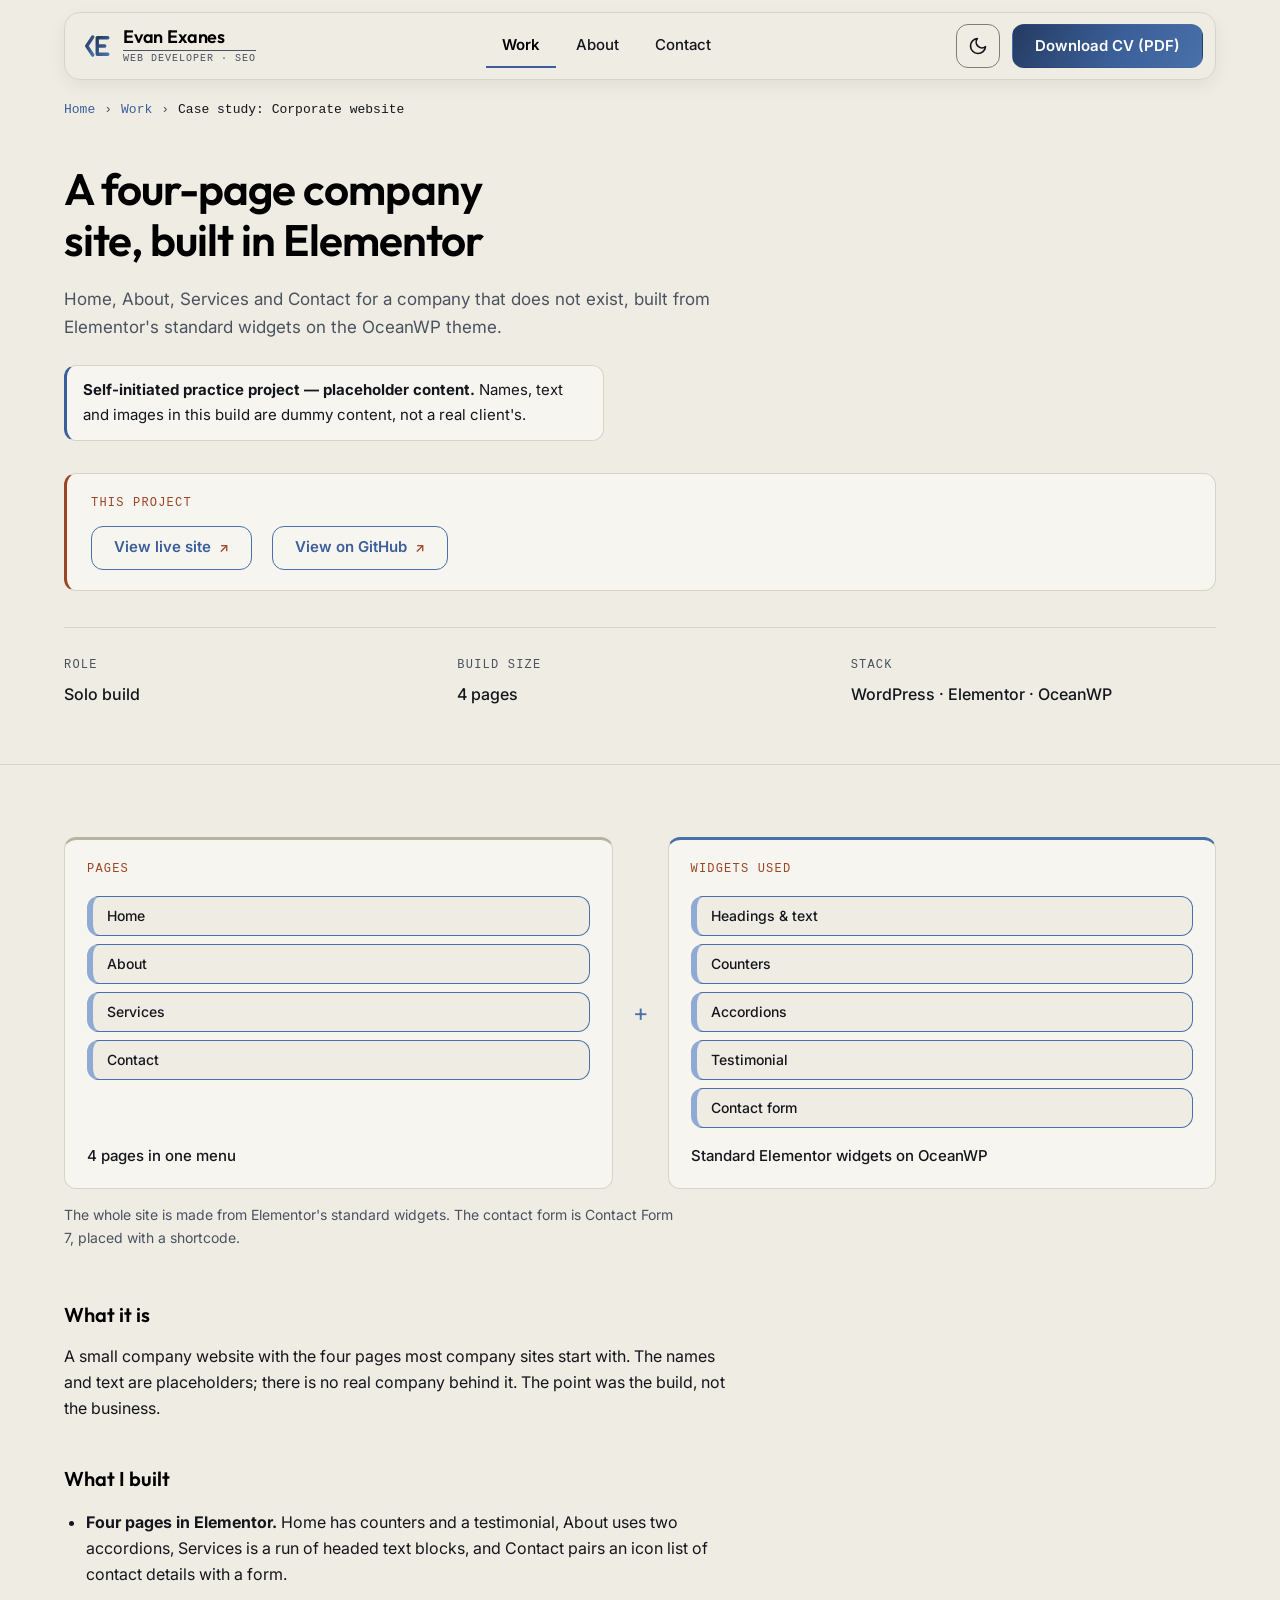
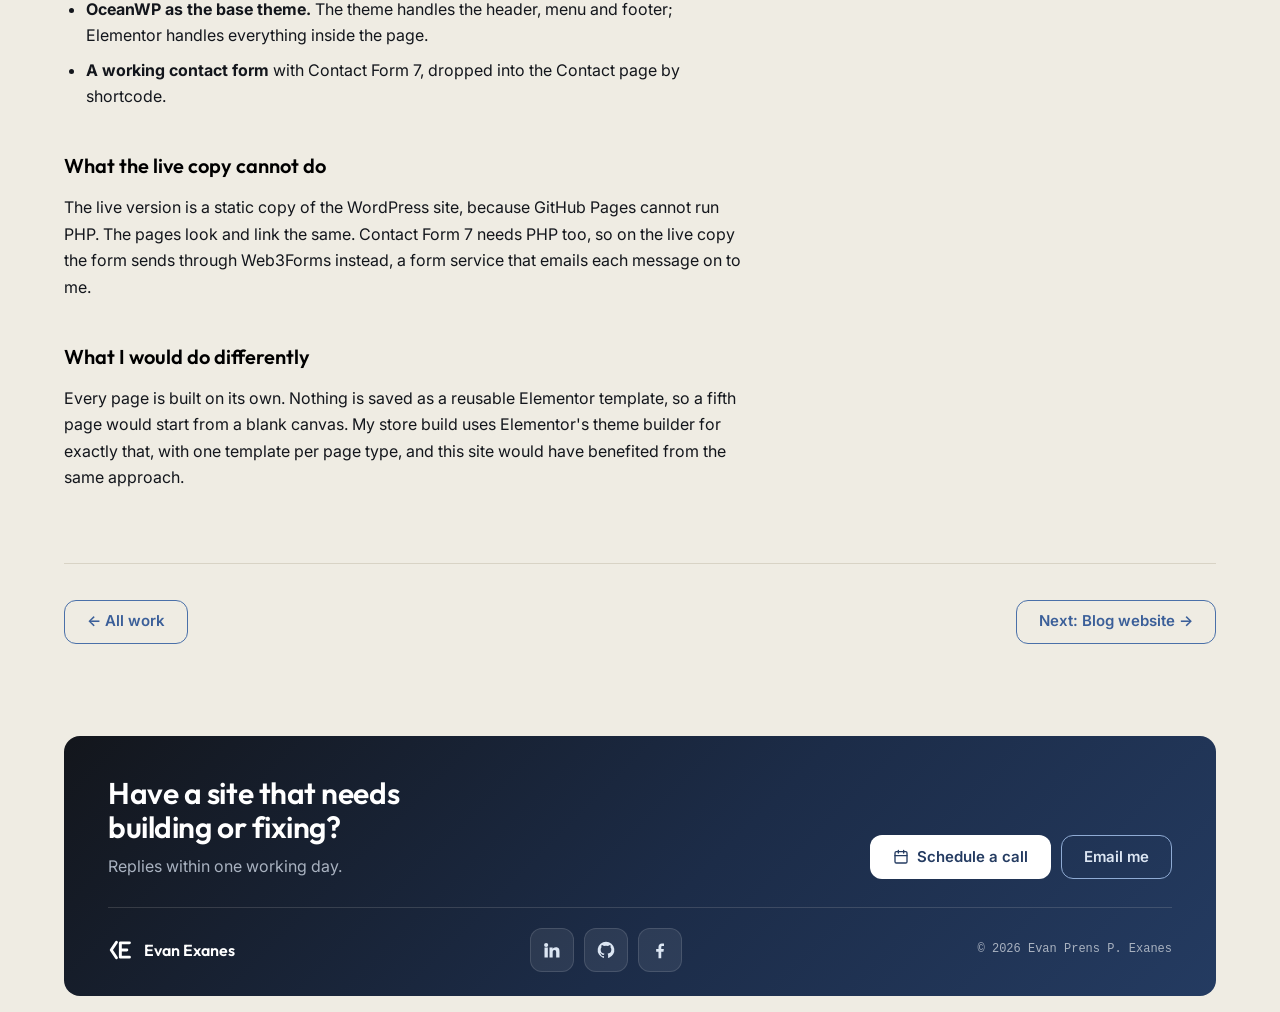
==== 02-case-study-corporate.html @ daa8ab56 "Brand & interaction pass: logo, floating header, hover states, contact info stack, CTA footer Adds t" ====
<!DOCTYPE html>
<html lang="en">
<head>
<meta charset="UTF-8">
<meta name="viewport" content="width=device-width, initial-scale=1.0">
<title>Case study: Corporate website — Evan Exanes</title>
<meta name="description" content="A four-page company website built with Elementor on the OceanWP theme: a self-initiated practice project with placeholder content.">
<link rel="canonical" href="https://evanexanes.github.io/02-case-study-corporate.html">
<meta property="og:type" content="website">
<meta property="og:site_name" content="Evan Exanes">
<meta property="og:title" content="Case study: Corporate website — Evan Exanes">
<meta property="og:description" content="A four-page company website built with Elementor on the OceanWP theme: a self-initiated practice project with placeholder content.">
<meta property="og:url" content="https://evanexanes.github.io/02-case-study-corporate.html">
<meta property="og:locale" content="en_PH">
<meta name="twitter:card" content="summary">
<link rel="preconnect" href="https://fonts.googleapis.com">
<link rel="preconnect" href="https://fonts.gstatic.com" crossorigin>
<link href="https://fonts.googleapis.com/css2?family=Outfit:wght@400;500;600;700&family=Inter:wght@400;500;600&display=swap" rel="stylesheet">
<link rel="stylesheet" href="styles.css">
<link rel="icon" href="assets/favicon.svg" type="image/svg+xml">
<!-- Theme before first paint, so a dark-theme visitor never sees a light flash.
     Order: stored choice, then ?theme=dark|light (used to capture frames),
     then the system preference. Storage can throw (private mode) — ignored. -->
<script>
(function () {
  var t = null;
  try { t = localStorage.getItem('theme'); } catch (e) {}
  var q = /[?&]theme=(dark|light)\b/.exec(location.search);
  if (q) { t = q[1]; }
  if (t !== 'dark' && t !== 'light') {
    t = window.matchMedia && matchMedia('(prefers-color-scheme: dark)').matches ? 'dark' : 'light';
  }
  document.documentElement.setAttribute('data-theme', t);
})();
</script>
</head>
<body>

<a class="skip-link" href="#main">Skip to main content</a>

<header class="site-header">
  <div class="container header-inner">
    <a class="wordmark" href="index.html" aria-label="Evan Exanes, Web developer · SEO — home">
      <svg class="logo-mark" viewBox="0 0 40 40" aria-hidden="true" focusable="false">
        <defs>
          <linearGradient id="logo-grad-light" x1="0" y1="0" x2="1" y2="1"><stop offset="0" stop-color="#243B61"/><stop offset="1" stop-color="#4A70A9"/></linearGradient>
          <linearGradient id="logo-grad-dark" x1="0" y1="0" x2="1" y2="1"><stop offset="0" stop-color="#8FABD4"/><stop offset="1" stop-color="#DCE6F3"/></linearGradient>
        </defs>
        <path d="M13 8 L5 20 L13 32"/><path d="M19 9h14M19 20h10M19 31h14M19 9v22"/>
      </svg>
      <span class="wordmark-text"><span class="wordmark-name">Evan Exanes</span><span class="wordmark-sub">Web developer · SEO</span></span>
    </a>
    <button class="nav-toggle" id="nav-toggle" aria-expanded="false" aria-controls="site-nav" aria-label="Open menu">
      <span class="bar"></span><span class="bar"></span><span class="bar"></span>
    </button>
    <nav class="site-nav" id="site-nav" aria-label="Main">
      <a href="index.html#work" aria-current="true">Work</a>
      <a href="06-about.html">About</a>
      <a href="07-contact.html">Contact</a>
    </nav>
    <div class="header-cta">
      <button class="theme-toggle" type="button" data-theme-toggle aria-pressed="false" aria-label="Dark theme">
        <svg class="icon-moon" viewBox="0 0 24 24" fill="none" stroke="currentColor" stroke-width="2" stroke-linecap="round" stroke-linejoin="round" aria-hidden="true" focusable="false"><path d="M21 12.8A9 9 0 1 1 11.2 3a7 7 0 0 0 9.8 9.8z"/></svg>
        <svg class="icon-sun" viewBox="0 0 24 24" fill="none" stroke="currentColor" stroke-width="2" stroke-linecap="round" stroke-linejoin="round" aria-hidden="true" focusable="false"><circle cx="12" cy="12" r="4"/><path d="M12 2v2M12 20v2M4.9 4.9l1.4 1.4M17.7 17.7l1.4 1.4M2 12h2M20 12h2M4.9 19.1l1.4-1.4M17.7 6.3l1.4-1.4"/></svg>
      </button>
      <a class="btn btn-primary" href="assets/Evan_Exanes_CV.pdf" download="Evan_Exanes_CV.pdf">Download CV (PDF)</a>
    </div>
  </div>
</header>

<main id="main">

  <!-- Depth 2, exactly as the chart specifies: Home › Work › this case study. -->
  <div class="container">
    <nav class="breadcrumb" aria-label="Breadcrumb">
      <a href="index.html">Home</a> <span aria-hidden="true">›</span>
      <a href="index.html#work">Work</a> <span aria-hidden="true">›</span>
      <span aria-current="page">Case study: Corporate website</span>
    </nav>
  </div>

  <section class="case-header">
    <div class="container">
      <h1 class="case-title">A four-page company site, built in Elementor</h1>
      <p class="case-lede">
        Home, About, Services and Contact for a company that does not exist, built from
        Elementor's standard widgets on the OceanWP theme.
      </p>

      <p class="case-note"><strong>Self-initiated practice project — placeholder content.</strong> Names, text and images in this build are dummy content, not a real client's.</p>

      <!-- Peer-test revision 2: the live site and the source code live HERE,
           inside the case study, not in a separate menu item. -->
      <div class="case-links">
        <p class="case-links-label">This project</p>
        <a class="btn btn-secondary ext" href="https://evanexanes.github.io/corporate-website/">View live site</a>
        <a class="btn btn-secondary ext" href="https://github.com/evanexanes/corporate-website">View on GitHub</a>
      </div>

      <dl class="case-facts">
        <div>
          <dt>Role</dt>
          <dd>Solo build</dd>
        </div>
        <div>
          <dt>Build size</dt>
          <dd>4 pages</dd>
        </div>
        <div>
          <dt>Stack</dt>
          <dd>WordPress · Elementor · OceanWP</dd>
        </div>
      </dl>
    </div>
  </section>

  <section class="section">
    <div class="container">
      <!-- Wednesday revision R2: the Work pages carried no visual of the work.
           This is a schematic before/after, drawn in HTML and CSS from the
           numbers already stated in the text below — not a screenshot, so no
           client site, brand or repository is shown (School isolation). -->
      <figure class="case-visual">
        <div class="cv-panels">
          <div class="cv-panel cv-before">
            <p class="cv-label">Pages</p>
            <ul class="cv-templates"><li>Home</li><li>About</li><li>Services</li><li>Contact</li></ul>
            <p class="cv-cap">4 pages in one menu</p>
          </div>
          <p class="cv-arrow" aria-hidden="true">+</p>
          <div class="cv-panel cv-after">
            <p class="cv-label">Widgets used</p>
            <ul class="cv-templates"><li>Headings &amp; text</li><li>Counters</li><li>Accordions</li><li>Testimonial</li><li>Contact form</li></ul>
            <p class="cv-cap">Standard Elementor widgets on OceanWP</p>
          </div>
        </div>
        <figcaption>The whole site is made from Elementor's standard widgets. The contact form is Contact Form 7, placed with a shortcode.</figcaption>
      </figure>

      <div class="prose">
        <h2>What it is</h2>
        <p>
          A small company website with the four pages most company sites start with. The
          names and text are placeholders; there is no real company behind it. The point was
          the build, not the business.
        </p>

        <h2>What I built</h2>
        <ul>
          <li>
            <strong>Four pages in Elementor.</strong> Home has counters and a testimonial,
            About uses two accordions, Services is a run of headed text blocks, and Contact
            pairs an icon list of contact details with a form.
          </li>
          <li>
            <strong>OceanWP as the base theme.</strong> The theme handles the header, menu
            and footer; Elementor handles everything inside the page.
          </li>
          <li>
            <strong>A working contact form</strong> with Contact Form 7, dropped into the
            Contact page by shortcode.
          </li>
        </ul>

        <h2>What the live copy cannot do</h2>
        <p>
          The live version is a static copy of the WordPress site, because GitHub Pages
          cannot run PHP. The pages look and link the same. Contact Form 7 needs PHP too,
          so on the live copy the form sends through Web3Forms instead, a form service that
          emails each message on to me.
        </p>

        <h2>What I would do differently</h2>
        <p>
          Every page is built on its own. Nothing is saved as a reusable Elementor template,
          so a fifth page would start from a blank canvas. My store build uses Elementor's
          theme builder for exactly that, with one template per page type, and this site
          would have benefited from the same approach.
        </p>
      </div>
    </div>
  </section>

  <div class="container">
    <nav class="case-nav" aria-label="Case study navigation">
      <a class="btn btn-secondary" href="index.html#work">← All work</a>
      <a class="btn btn-secondary" href="03-case-study-blog.html">Next: Blog website →</a>
    </nav>
  </div>

</main>

<footer class="site-footer">
  <div class="container">
    <div class="footer-card">
      <div class="footer-band">
        <div>
          <p class="footer-title">Have a site that needs building or fixing?</p>
          <p class="footer-sub">Replies within one working day.</p>
        </div>
        <div class="footer-actions">
          <a class="btn btn-light" href="https://cal.com/evan-exanes/30min" target="_blank" rel="noopener noreferrer" data-cal-link="evan-exanes/30min" data-cal-namespace="30min" data-cal-config='{"layout":"month_view"}'><svg viewBox="0 0 24 24" fill="none" stroke="currentColor" stroke-width="2" stroke-linecap="round" stroke-linejoin="round" aria-hidden="true" focusable="false"><rect x="3" y="4" width="18" height="17" rx="2"/><path d="M16 2v4M8 2v4M3 10h18"/></svg>Schedule a call<span class="visually-hidden"> (opens a booking calendar in a pop-up or a new tab)</span></a>
          <a class="btn btn-outline-light" href="mailto:exanesevan@gmail.com">Email me</a>
        </div>
      </div>
      <div class="footer-base">
        <a class="footer-brand" href="index.html" aria-label="Evan Exanes — home">
          <svg class="logo-mark" viewBox="0 0 40 40" aria-hidden="true" focusable="false"><path d="M13 8 L5 20 L13 32"/><path d="M19 9h14M19 20h10M19 31h14M19 9v22"/></svg>
          <span>Evan Exanes</span>
        </a>
        <ul class="social-list" aria-label="Social profiles">
          <li><a class="social-link" href="https://www.linkedin.com/in/evan-prens-exanes-409434378/" target="_blank" rel="noopener noreferrer" aria-label="LinkedIn (opens in a new tab)" title="LinkedIn"><svg viewBox="0 0 24 24" aria-hidden="true" focusable="false"><path fill="currentColor" d="M4.98 3.5a2.5 2.5 0 1 1 0 5 2.5 2.5 0 0 1 0-5zM3 9h4v12H3zM9 9h3.8v1.7h.05c.53-1 1.83-2.05 3.77-2.05C20.6 8.65 21 11.2 21 14.5V21h-4v-5.8c0-1.4 0-3.2-1.95-3.2S12.8 13.5 12.8 15.1V21H9z"/></svg></a></li>
          <li><a class="social-link" href="https://github.com/evanexanes" target="_blank" rel="noopener noreferrer" aria-label="GitHub (opens in a new tab)" title="GitHub"><svg viewBox="0 0 24 24" aria-hidden="true" focusable="false"><path fill="currentColor" d="M12 2a10 10 0 0 0-3.16 19.49c.5.09.68-.22.68-.48v-1.7c-2.78.6-3.37-1.34-3.37-1.34-.45-1.16-1.1-1.47-1.1-1.47-.9-.62.07-.6.07-.6 1 .07 1.53 1.03 1.53 1.03.89 1.53 2.34 1.09 2.91.83.09-.65.35-1.09.63-1.34-2.22-.25-4.56-1.11-4.56-4.94 0-1.09.39-1.98 1.03-2.68-.1-.25-.45-1.27.1-2.64 0 0 .84-.27 2.75 1.02a9.5 9.5 0 0 1 5 0c1.91-1.29 2.75-1.02 2.75-1.02.55 1.37.2 2.39.1 2.64.64.7 1.03 1.59 1.03 2.68 0 3.84-2.34 4.69-4.57 4.93.36.31.68.92.68 1.85v2.74c0 .27.18.58.69.48A10 10 0 0 0 12 2z"/></svg></a></li>
          <li><a class="social-link" href="https://www.facebook.com/eekswiii" target="_blank" rel="noopener noreferrer" aria-label="Facebook (opens in a new tab)" title="Facebook"><svg viewBox="0 0 24 24" aria-hidden="true" focusable="false"><path fill="currentColor" d="M13.5 22v-8h2.7l.4-3.2h-3.1V8.8c0-.9.3-1.5 1.6-1.5h1.7V4.4c-.3 0-1.3-.1-2.5-.1-2.5 0-4.1 1.5-4.1 4.2v2.3H7.4V14h2.8v8z"/></svg></a></li>
        </ul>
        <p class="footer-note">© 2026 Evan Prens P. Exanes</p>
      </div>
    </div>
  </div>
</footer>

<script src="script.js"></script>
</body>
</html>
---- styles.css ----
/* ==========================================================================
   evanexanes.com — Final Prototype (2026-09-28)
   USERDES (IT-252) · Front-end built from IA chart v2 (peer-tested 2026-09-14)

   Palette tokens are the WCAG-AA verified set from the USERDES Mastery
   Reference. Contrast ratios below are against Bone (#EFECE3).
   The dark theme (2026-09-28) remaps the SAME tokens under
   :root[data-theme="dark"] — the brand denim #4A70A9 is unchanged in both.
   ========================================================================== */

:root {
  /* --- Surfaces --- */
  --bone:        #EFECE3;   /* page canvas                                   */
  --card:        #F7F5F0;   /* raised surface                                */
  --rule:        #D8D3C5;   /* decorative hairlines between sections.        */
                            /* Exempt from WCAG 1.4.11 — they carry no        */
                            /* information and identify no control.           */
  --rule-strong: #B9B2A0;   /* emphasised decorative borders                 */
  --border-ui:   #827D70;   /* BOUNDARIES OF CONTROLS — inputs, secondary    */
                            /* buttons, the menu toggle. WCAG 1.4.11 requires */
                            /* 3:1 here: 3.47:1 on bone, 3.77:1 on card.     */

  /* --- Ink --- */
  --black:       #000000;   /* display headings, wordmark   17.78:1  AAA     */
  --ink:         #13161C;   /* body text                    15.34:1  AAA     */
  --slate:       #4A5260;   /* captions, metadata            6.67:1  AAA     */

  /* --- Accents --- */
  --denim-brand: #4A70A9;   /* THE BRAND DENIM. 4.25:1 on bone — legal for  */
                            /* large/display type, fills, borders and focus  */
                            /* rings (all need 3:1). NEVER body text.        */
  --denim:       #3B5F99;   /* the same denim darkened one step, so it can   */
                            /* carry text. Links, small copy.  5.42:1  AA    */
  --denim-dark:  #2F4C7C;   /* link hover                                    */
  --clay:        #9C4526;   /* trust signals, evidence       5.40:1  AA      */

  /* The five-colour Brand Identity System declared by every shipped USERDES
     artifact is #EFECE3 / #8FABD4 / #4A70A9 / #000000 / #FFFFFF. All five are
     live here: bone is the canvas, black the display ink, soft-blue the chip
     fill, denim-brand the structural blue, white the print ground.
     --emerald and --crimson are the affirmative and negative halves of the
     status pair, both in use on the contact form. */
  --emerald:     #2F6B4F;   /* affirmative states            5.33:1  AA      */
  --crimson:     #A32E2E;   /* negative states, invalid input 5.95:1 AA      */
  --soft-blue:   #8FABD4;   /* FILLS ONLY — 1.99:1, never text               */
  --paper:       #FFFFFF;   /* print surface — the brand white               */

  /* --- Theme-dependent surfaces (added with the dark theme) ---
     These were raw values or borrowed tokens before; they need their own
     names because they do NOT simply invert. The code window stays dark in
     both themes. */
  --header-bg:    rgba(239, 236, 227, 0.92);
  --code-bg:      #13161C;
  --code-fg:      #EFECE3;  /* 15.34:1 on code-bg                          */
  --code-key:     #8FABD4;  /*  7.72:1                                     */
  --code-comment: #B9B2A0;  /*  8.57:1                                     */
  --code-chrome:  #4A5260;  /* window-bar dots and divider (decorative)   */

  /* --- Type --- */
  --font-display: 'Outfit', ui-sans-serif, system-ui, -apple-system, 'Segoe UI', sans-serif;
  --font-body:    'Inter', ui-sans-serif, system-ui, -apple-system, 'Segoe UI', sans-serif;
  --font-mono:    ui-monospace, 'SF Mono', 'Cascadia Mono', 'Roboto Mono', Menlo, monospace;

  /* --- Rhythm --- */
  --gutter: 24px;
  --maxw: 1200px;
  --tap: 44px;              /* WCAG 2.1 minimum touch target                 */
  --radius: 12px;           /* buttons, inputs, icon buttons (was 2px)      */
  --radius-sm: 8px;         /* tags, chips, tooltips                        */
  --radius-lg: 16px;        /* cards, header, map, footer card              */

  --t-fast: 0.15s ease;

  /* --- Brand & interaction pass (2026-09-29) ---
     Denim depth: navy -> brand denim. White text passes AA on every stop
     (#243B61 11.21, #3B5F99 6.40, #4A70A9 5.02). Elements using a gradient also
     set background-color to the LIGHTEST stop, which is what capture.py audits. */
  --grad-brand:  linear-gradient(120deg, #243B61 0%, #3B5F99 55%, #4A70A9 100%);
  --grad-footer: linear-gradient(135deg, #13161C 0%, #1C2C48 55%, #243B61 100%);
  --shadow-float: 0 6px 18px rgba(19, 22, 28, 0.06);
  --shadow-lift:  0 10px 24px rgba(19, 22, 28, 0.12);
  /* Motion: exit ~65% of enter, so hovering off feels responsive. */
  --ease-out: cubic-bezier(0.2, 0.7, 0.2, 1);
  --t-enter: 200ms var(--ease-out);
  --t-exit:  130ms ease;
}

/* ------------------------------------------------------------- dark theme */
/* Same token names, new values. Ratios are against the dark canvas #12151B;
   every text pair also clears its bar on the dark card #1A1F28.
   The attribute is set before first paint by the inline script in <head>
   (stored choice → ?theme= → system preference), so there is no flash.
   Screen only: print always uses the light tokens. */
@media screen {
  :root[data-theme="dark"] {
    color-scheme: dark;       /* native scrollbars and form controls follow */

    --bone:        #12151B;   /* page canvas                                */
    --card:        #1A1F28;   /* raised surface                             */
    --rule:        #2A303B;   /* decorative hairlines (exempt, 1.4.11)      */
    --rule-strong: #3D4555;   /* emphasised decorative borders              */
    --border-ui:   #7A8496;   /* control boundaries      4.85:1 (card 4.38) */

    --black:       #FFFFFF;   /* display headings        18.28:1  AAA       */
    --ink:         #EFECE3;   /* body text — the brand bone  15.47:1  AAA   */
    --slate:       #A9B2C0;   /* captions, metadata       8.54:1  AAA       */

    /* --denim-brand stays #4A70A9: 3.64:1 here, 3.29:1 on card — still
       legal for fills, borders and focus rings (3:1). Still never text. */
    --denim:       #8FABD4;   /* links — the brand soft-blue  7.79:1  AAA   */
    --denim-dark:  #B4C8E6;   /* link hover              10.75:1  AAA       */
    --clay:        #E0906B;   /* trust signals, evidence  7.29:1  AAA       */
    --emerald:     #5FBF92;   /* affirmative states       8.14:1  AAA       */
    --crimson:     #F08A8A;   /* negative states          7.58:1  AAA       */

    --header-bg:    rgba(18, 21, 27, 0.92);
    --shadow-float: 0 6px 18px rgba(0, 0, 0, 0.30);
    --shadow-lift:  0 10px 24px rgba(0, 0, 0, 0.35);
    --code-bg:      #0B0D11;
    --code-comment: #9AA3B2;  /* 7.64:1 on #0B0D11                          */
  }
}

*, *::before, *::after { box-sizing: border-box; margin: 0; padding: 0; }

/* scroll-padding-top: in-page anchors (#work, #faq) land below the floating
   header instead of under it (12 px float + 68 px bar + 20 px air). */
html { font-size: 16px; scroll-behavior: smooth; scroll-padding-top: 100px; }

body {
  background: var(--bone);
  color: var(--ink);
  font-family: var(--font-body);
  font-size: 1rem;
  line-height: 1.65;
  -webkit-font-smoothing: antialiased;
  text-rendering: optimizeLegibility;
}

a { color: var(--denim); text-decoration: none; }
a:hover { color: var(--denim-dark); text-decoration: underline; text-underline-offset: 3px; }

/* Focus is never removed — only restyled. */
a:focus-visible,
button:focus-visible,
input:focus-visible,
textarea:focus-visible,
select:focus-visible,
summary:focus-visible {
  outline: 3px solid var(--denim-brand);
  outline-offset: 2px;
  border-radius: var(--radius-sm);
}

img { max-width: 100%; display: block; }

/* --------------------------------------------------------------- utilities */
.container { width: 100%; max-width: var(--maxw); margin-inline: auto; padding-inline: var(--gutter); }

.skip-link {
  position: absolute; left: -9999px; top: 0; z-index: 999;
  background: var(--black); color: var(--bone);
  padding: 14px 20px; font-weight: 600;
}
.skip-link:focus { left: 0; text-decoration: none; }

/* Off-screen text for assistive tech only. Used to announce that a link opens
   in a new tab (WCAG 3.2.5) — the ' \2197' marker in .ext is visual only. */
.visually-hidden {
  position: absolute; width: 1px; height: 1px;
  margin: -1px; padding: 0; border: 0;
  clip-path: inset(50%); overflow: hidden; white-space: nowrap;
}

/* Section eyebrow: numbered sections, e.g. "01 — Selected work" */
.eyebrow {
  font-family: var(--font-mono);
  font-size: 0.75rem; letter-spacing: 0.12em; text-transform: uppercase;
  color: var(--slate);
  display: flex; align-items: center; gap: 12px;
  margin-bottom: 18px;
}
.eyebrow::after { content: ''; flex: 1; height: 1px; background: var(--denim-brand); }

/* External-link marker. Paired with text, never colour alone (WCAG 1.4.1). */
.ext::after { content: ' ↗'; font-size: 0.85em; color: var(--clay); }

/* ------------------------------------------------------------------ header */
/* IA v2: "Every page: menu + Download CV (PDF)". Three menu items only —
   "Proof" was removed by the peer test, and the old Contact header link
   was dropped because Contact is already a menu item. */
/* Floating header (2026-09-29). The sticky element is a transparent strip whose
   12 px top padding is the "float"; the visible bar is .header-inner, inset from
   the container edges with a 16 px radius. Scrolled (JS adds .is-scrolled via an
   IntersectionObserver in script.js), the bar takes the denim gradient: a
   ::before layer fades in over a solid #4A70A9 (the lightest stop, which is what
   the contrast audit measures). */
.site-header {
  position: sticky; top: 0; z-index: 100;
  padding-top: 12px;
  pointer-events: none;       /* the transparent strip and the sides must not swallow clicks... */
}
.header-inner {
  position: relative; isolation: isolate;
  pointer-events: auto;       /* ...only the bar (and its open menu) takes them */
  display: flex; align-items: center; justify-content: space-between;
  gap: 24px; min-height: 68px;
  width: calc(100% - 2 * var(--gutter));
  max-width: calc(var(--maxw) - 2 * var(--gutter));
  padding-inline: 18px 12px;
  background-color: var(--header-bg);
  backdrop-filter: blur(10px);
  border: 1px solid var(--rule);
  border-radius: var(--radius-lg);
  box-shadow: var(--shadow-float);
  transition: background-color var(--t-enter), border-color var(--t-enter), box-shadow var(--t-enter);
}
.header-inner::before {
  content: ''; position: absolute; inset: -1px; z-index: -1;
  border-radius: inherit;
  background-color: #4A70A9; background-image: var(--grad-brand);
  opacity: 0; transition: opacity var(--t-enter);
}

/* Logo: the <E mark + name + subline. The link's accessible name starts with
   the visible name (WCAG 2.5.3); the SVG is decorative. */
.wordmark {
  display: inline-flex; align-items: center; gap: 10px;
  min-height: var(--tap); flex: 0 0 auto;
  color: var(--black);
}
.wordmark:hover { color: var(--black); text-decoration: none; }
.logo-mark {
  width: 30px; height: 30px; flex: none;
  fill: none; stroke: url(#logo-grad-light); stroke-width: 4.5;
  stroke-linecap: round; stroke-linejoin: round;
  transition: transform var(--t-exit);
}
:root[data-theme="dark"] .logo-mark { stroke: url(#logo-grad-dark); }
.wordmark-text { display: flex; flex-direction: column; line-height: 1; }
.wordmark-name {
  font-family: var(--font-display);
  font-size: 1.125rem; font-weight: 600; letter-spacing: -0.01em;
  white-space: nowrap;        /* the name is one unit — never break it */
}
.wordmark-sub {
  margin-top: 4px; padding-top: 3px; border-top: 1px solid currentColor;
  font-family: var(--font-mono); font-size: 0.625rem;
  letter-spacing: 0.1em; text-transform: uppercase; white-space: nowrap;
  color: var(--slate);        /* 6.67:1 light, 8.54:1 dark */
}

.site-nav { display: flex; align-items: center; gap: 4px; }
.site-nav a {
  color: var(--ink);
  font-size: 0.9375rem; font-weight: 500;
  padding: 0 16px;
  min-height: var(--tap);
  display: inline-flex; align-items: center;
  border-bottom: 2px solid transparent;
  transition: border-color var(--t-fast), color var(--t-fast);
}
.site-nav a:hover { color: var(--black); text-decoration: none; border-bottom-color: var(--rule-strong); }
.site-nav a[aria-current] { color: var(--black); font-weight: 600; border-bottom-color: var(--denim); }

.header-cta { display: flex; align-items: center; gap: 12px; }

/* Theme switch. A utility control, not an IA item — the menu is still three
   links. aria-pressed carries the state; the icon shows the theme a press
   will switch TO (moon in light, sun in dark), the same convention as the
   reference theme. 44 x 44 px target. */
.theme-toggle {
  width: var(--tap); height: var(--tap); flex: none;
  display: inline-flex; align-items: center; justify-content: center;
  background: none; color: var(--ink);
  border: 1px solid var(--border-ui); border-radius: var(--radius);
  cursor: pointer;
  transition: background-color var(--t-exit), border-color var(--t-exit), color var(--t-exit);
}
.theme-toggle svg { width: 20px; height: 20px; transition: transform var(--t-exit); }
.theme-toggle .icon-sun { display: none; }
:root[data-theme="dark"] .theme-toggle .icon-sun { display: block; }
:root[data-theme="dark"] .theme-toggle .icon-moon { display: none; }

.nav-toggle {
  display: none; flex: none;              /* never squashed below the 44 px tap size */
  width: var(--tap); height: var(--tap);
  background: none; border: 1px solid var(--border-ui); border-radius: var(--radius);
  cursor: pointer; align-items: center; justify-content: center; flex-direction: column; gap: 5px;
}
.nav-toggle .bar { display: block; width: 20px; height: 2px; background: var(--ink); transition: transform var(--t-fast), opacity var(--t-fast); }
.nav-toggle[aria-expanded="true"] .bar:nth-child(1) { transform: translateY(7px) rotate(45deg); }
.nav-toggle[aria-expanded="true"] .bar:nth-child(2) { opacity: 0; }
.nav-toggle[aria-expanded="true"] .bar:nth-child(3) { transform: translateY(-7px) rotate(-45deg); }

/* Scrolled state — everything on the bar turns white on the gradient. */
.site-header.is-scrolled .header-inner {
  background-color: #4A70A9; border-color: transparent;
  box-shadow: 0 12px 28px rgba(19, 22, 28, 0.25);
}
.site-header.is-scrolled .header-inner::before { opacity: 1; }
.site-header.is-scrolled .wordmark,
.site-header.is-scrolled .wordmark:hover,
.site-header.is-scrolled .wordmark-sub,
.site-header.is-scrolled .site-nav a,
.site-header.is-scrolled .site-nav a:hover,
.site-header.is-scrolled .site-nav a[aria-current],
.site-header.is-scrolled .theme-toggle { color: #FFFFFF; }
.site-header.is-scrolled .logo-mark { stroke: #FFFFFF; }
.site-header.is-scrolled .site-nav a:hover { border-bottom-color: rgba(255, 255, 255, 0.6); }
.site-header.is-scrolled .site-nav a[aria-current] { border-bottom-color: #FFFFFF; }
.site-header.is-scrolled .theme-toggle,
.site-header.is-scrolled .nav-toggle { border-color: rgba(255, 255, 255, 0.7); }
.site-header.is-scrolled .nav-toggle .bar { background: #FFFFFF; }
.site-header.is-scrolled .header-cta .btn-primary { background: #FFFFFF; color: #243B61; box-shadow: none; }
/* Keyboard focus on the gradient: the global ring is #4A70A9, the gradient's own lightest
   stop (1.0:1), so it goes white here (5.02:1), as it does on the footer card. */
.site-header.is-scrolled :focus-visible { outline-color: #FFFFFF; }

@media (hover: hover) {
  .wordmark:hover .logo-mark { transform: translateX(-2px); transition: transform var(--t-enter); }
  .theme-toggle:hover {
    background-color: color-mix(in srgb, var(--soft-blue) 22%, transparent);
    border-color: var(--denim-brand); color: var(--black);
    transition-duration: 200ms; transition-timing-function: var(--ease-out);
  }
  .theme-toggle:hover .icon-moon { transform: rotate(-20deg); transition: transform var(--t-enter); }
  .theme-toggle:hover .icon-sun  { transform: rotate(45deg);  transition: transform var(--t-enter); }
  .site-header.is-scrolled .theme-toggle:hover { background-color: rgba(255, 255, 255, 0.14); border-color: #FFFFFF; color: #FFFFFF; }
}
.theme-toggle:focus-visible { background-color: color-mix(in srgb, var(--soft-blue) 22%, transparent); }

/* ------------------------------------------------------------------ button */
.btn {
  display: inline-flex; align-items: center; justify-content: center; gap: 8px;
  min-height: var(--tap); padding: 0 22px;
  font-family: var(--font-body); font-size: 0.9375rem; font-weight: 600;
  border: 1px solid transparent; border-radius: var(--radius);
  cursor: pointer; white-space: nowrap;
  transition: background-color var(--t-exit), color var(--t-exit), border-color var(--t-exit),
              transform var(--t-exit), box-shadow var(--t-exit);
}
.btn:hover { text-decoration: none; }
.btn:active { transform: translateY(1px); }
/* Primary: the denim-depth gradient. background-color is the lightest stop
   (#4A70A9, 5.02:1 with white) — what the audit measures. */
.btn-primary { background-color: #4A70A9; background-image: var(--grad-brand); color: #FFFFFF; }
.btn-primary:hover { color: #FFFFFF; }
.btn-secondary { background: transparent; color: var(--denim); border: 1.5px solid var(--denim-brand); }
.btn-secondary:hover {
  background-color: color-mix(in srgb, var(--soft-blue) 18%, transparent);
  color: var(--denim-dark); border-color: var(--denim-dark);
}
.btn-ghost { background: transparent; color: var(--denim); padding: 0 4px; }
.btn-ghost:hover { color: var(--denim-dark); text-decoration: underline; text-underline-offset: 3px; }

/* -------------------------------------------------------------------- hero */
/* IA v2: "Opens with a one-line intro." Built against the persona constraint
   of a 30–60 second first review: who, what, proof and CV above the fold. */
.hero { padding: 88px 0 72px; border-bottom: 1px solid var(--rule); }
.hero-role {
  font-family: var(--font-mono); font-size: 0.8125rem;
  letter-spacing: 0.1em; text-transform: uppercase; color: var(--clay);
  margin-bottom: 20px;
}
.hero-intro {
  font-family: var(--font-display);
  font-size: clamp(2rem, 4.4vw, 3.25rem);
  line-height: 1.12; letter-spacing: -0.025em; font-weight: 600;
  color: var(--black);
  max-width: 20ch;
  text-wrap: balance;
}
.hero-support {
  margin-top: 24px; max-width: 58ch;
  font-size: 1.0625rem; color: var(--slate);
}
.hero-actions { margin-top: 36px; display: flex; flex-wrap: wrap; gap: 12px; }

.hero-meta {
  margin-top: 56px; padding-top: 28px; border-top: 1px solid var(--rule);
  display: grid; grid-template-columns: repeat(3, 1fr); gap: 32px;
}
.hero-meta dt {
  font-family: var(--font-mono); font-size: 0.75rem;
  letter-spacing: 0.1em; text-transform: uppercase; color: var(--slate);
  margin-bottom: 8px;
}
.hero-meta dd { font-size: 1rem; color: var(--ink); font-weight: 500; }

/* Wednesday revision R1 — the hero's right half carries the proof of
   "and get found": an excerpt of the page's own Person JSON-LD.
   On ink: bone 15.34:1, soft-blue 7.72:1, rule-strong 8.57:1 — all AAA.
   Soft-blue is text here only because the ground is ink, not bone. */
.hero-grid { display: grid; grid-template-columns: minmax(0, 1.15fr) minmax(0, 1fr); gap: 56px; align-items: center; }
.hero-proof { margin: 0; }
.code-window {
  background: var(--code-bg); border-radius: var(--radius);
  border: 1px solid var(--rule);          /* edges it on the dark canvas */
  border-top: 3px solid var(--denim-brand);
  overflow: hidden;
}
.code-bar { display: flex; gap: 6px; padding: 12px 16px; border-bottom: 1px solid var(--code-chrome); }
.code-bar span { width: 10px; height: 10px; border-radius: 50%; background: var(--code-chrome); }
/* macOS window controls — decorative (the bar is aria-hidden), same in both themes. */
.code-bar span:nth-child(1) { background: #FF5F57; }
.code-bar span:nth-child(2) { background: #FEBC2E; }
.code-bar span:nth-child(3) { background: #28C840; }
.code-window pre {
  margin: 0; padding: 18px 20px 22px;
  font-family: var(--font-mono); font-size: 0.8125rem; line-height: 1.7;
  color: var(--code-fg); white-space: pre-wrap; overflow-wrap: anywhere;
}
.code-window .k { color: var(--code-key); }
.code-window .v { color: var(--code-fg); }
.code-window .c { color: var(--code-comment); }
.hero-proof figcaption { margin-top: 12px; font-size: 0.875rem; color: var(--slate); max-width: 48ch; }

/* ----------------------------------------------------------------- section */
.section { padding: 72px 0; border-bottom: 1px solid var(--rule); }
.section:last-of-type { border-bottom: none; }
.section-title {
  font-family: var(--font-display);
  font-size: clamp(1.5rem, 2.4vw, 2rem);
  line-height: 1.2; letter-spacing: -0.015em; font-weight: 600; color: var(--black);
}
.section-lede { margin-top: 14px; max-width: 62ch; color: var(--slate); }
.section-head { margin-bottom: 40px; }

/* ------------------------------------------------------------- work / cards */
/* IA v2, Work branch: three case studies, "strongest project first".
   Live-site and code links are NOT here — after revision 2 of the peer test
   they live only inside each case study. The card links to the case study. */
.work-list { display: grid; gap: 0; border-top: 1px solid var(--rule); }

.work-item {
  display: grid; grid-template-columns: 72px 1fr auto;
  gap: 32px; align-items: start;
  position: relative;
  padding: 32px 0;
  border-radius: var(--radius-lg);
  padding-inline: 16px; margin-inline: -16px;   /* 16 = smallest gutter: no overflow at 360 */
  transition: background-color var(--t-exit), box-shadow var(--t-exit), transform var(--t-exit);
}
/* The row is a rounded card on hover/focus, so its divider is drawn inset by that same 16 px:
   a border-bottom would curl up at both ends and run 16 px wider than the list's top rule. */
.work-item::after {
  content: ''; position: absolute; inset-inline: 16px; bottom: 0; height: 1px;
  background: var(--rule); transition: opacity var(--t-exit);
}
.work-item:focus-within { background: var(--card); box-shadow: var(--shadow-lift); }
.work-item:focus-within::after { opacity: 0; }
.work-index { font-family: var(--font-mono); font-size: 0.8125rem; color: var(--slate); padding-top: 6px; }
.work-title {
  font-family: var(--font-display); font-size: 1.375rem; font-weight: 600;
  letter-spacing: -0.01em; color: var(--black); margin-bottom: 2px;
}
/* Padded to a 44 px tap target; the heading margin above is reduced by the
   same amount so the visual rhythm is unchanged. */
.work-title a { color: inherit; display: inline-block; padding: 8px 0; }
.work-title a:hover { color: var(--denim-dark); text-decoration: none; }
.work-summary { color: var(--slate); max-width: 60ch; }
.work-action { display: flex; align-items: center; min-height: var(--tap); padding-top: 4px; }

/* Stack tags — monospace chips, soft-blue fill with ink text (fill-only rule) */
.stack { display: flex; flex-wrap: wrap; gap: 8px; margin-top: 16px; list-style: none; }
.stack li {
  font-family: var(--font-mono); font-size: 0.75rem; letter-spacing: 0.02em;
  color: var(--ink);
  background: rgba(143, 171, 212, 0.28);                          /* fallback */
  background: color-mix(in srgb, var(--soft-blue) 28%, transparent);
  border: 1px solid rgba(74, 112, 169, 0.34);                     /* fallback */
  border-color: color-mix(in srgb, var(--denim-brand) 34%, transparent);
  padding: 4px 10px; border-radius: var(--radius-sm);
  transition: background-color var(--t-exit), border-color var(--t-exit), transform var(--t-exit);
}

/* ----------------------------------------------------------- testimonials */
/* Final-prototype addition (2026-09-28): a SECTION of Home, not a page or a
   menu item — IA v2 keeps its three branches. The quotes are placeholder
   text until real, permissioned comments replace them, and the section says
   so on the page. For the same reason there is deliberately NO Review or
   AggregateRating structured data: a rating in JSON-LD is a claim to search
   engines, and there is no real rating to claim yet. */
.placeholder-note {
  display: inline-flex; align-items: center; gap: 8px;
  margin-top: 16px; padding: 6px 12px;
  font-family: var(--font-mono); font-size: 0.75rem; letter-spacing: 0.04em;
  color: var(--ink);
  background: var(--card); border: 1px dashed var(--border-ui); border-radius: var(--radius);
}
.placeholder-note::before { content: '!'; font-weight: 700; color: var(--clay); }

.quote-grid { display: grid; grid-template-columns: repeat(3, 1fr); gap: 20px; }
.quote-card {
  margin: 0;
  background: var(--card); border: 1px solid var(--rule);
  border-radius: var(--radius-lg);
  position: relative; overflow: hidden;   /* clips the top bar to the radius */
  transition: transform var(--t-exit), box-shadow var(--t-exit), border-color var(--t-exit);
  padding: 24px 24px 22px;
  display: flex; flex-direction: column; gap: 16px;
}
.quote-card::before {
  content: ''; position: absolute; inset: 0 0 auto 0; height: 3px;
  background: var(--denim-brand);
}
/* Stars are clay — the token already reserved for trust signals and
   evidence (5.85:1 on the light card, 6.59:1 on the dark one). The count is
   in the accessible name, so the glyphs are hidden from screen readers.
   An unfilled star uses --border-ui (3.77:1), not a hairline colour, so a
   4-of-5 still reads without relying on the label. */
.stars { display: flex; gap: 2px; font-size: 1.125rem; line-height: 1; color: var(--clay); letter-spacing: 0; }
.stars .off { color: var(--border-ui); }
.quote-card blockquote { color: var(--ink); font-size: 1rem; line-height: 1.6; }
.quote-card blockquote p::before { content: '\201C'; }
.quote-card blockquote p::after  { content: '\201D'; }
.quote-card figcaption { margin-top: auto; padding-top: 14px; border-top: 1px solid var(--rule); }
.quote-name { display: block; font-family: var(--font-display); font-weight: 600; color: var(--black); }
.quote-role { display: block; font-size: 0.875rem; color: var(--slate); }

/* ------------------------------------------------------------- case study */
.breadcrumb {
  font-family: var(--font-mono); font-size: 0.8125rem; color: var(--slate);
  padding: 8px 0 0; display: flex; flex-wrap: wrap; gap: 0; align-items: center;
}
/* Each crumb is its own target and gets the full 44 x 44 px. The padding
   supplies the spacing the flex gap used to, and the first crumb pulls left
   by its own padding so the row still starts flush with the container. */
.breadcrumb a {
  color: var(--denim);
  display: inline-flex; align-items: center; justify-content: center;
  min-height: var(--tap); min-width: var(--tap);
  padding: 0 9px;
}
.breadcrumb a:first-child { margin-left: -9px; }
.breadcrumb [aria-current="page"] { padding-left: 9px; }
.breadcrumb [aria-current="page"] { color: var(--ink); }

.case-header { padding: 32px 0 56px; border-bottom: 1px solid var(--rule); }
.case-title {
  font-family: var(--font-display);
  font-size: clamp(1.875rem, 3.6vw, 2.75rem);
  line-height: 1.15; letter-spacing: -0.022em; font-weight: 600; color: var(--black);
  max-width: 22ch; text-wrap: balance;
}
.case-lede { margin-top: 20px; max-width: 60ch; font-size: 1.0625rem; color: var(--slate); }

/* The payload of peer-test revision 2: live site ↗ and code ↗ live HERE. */
.case-links {
  margin-top: 32px; padding: 20px 24px;
  background: var(--card); border: 1px solid var(--rule);
  border-left: 3px solid var(--clay); border-radius: var(--radius);
  display: flex; flex-wrap: wrap; align-items: center; gap: 12px 20px;
}
.case-links-label {
  font-family: var(--font-mono); font-size: 0.75rem;
  letter-spacing: 0.1em; text-transform: uppercase; color: var(--clay);
  width: 100%;
}

.case-facts {
  display: grid; grid-template-columns: repeat(3, 1fr);
  gap: 28px; margin-top: 36px; padding-top: 28px; border-top: 1px solid var(--rule);
}
.case-facts dt {
  font-family: var(--font-mono); font-size: 0.75rem;
  letter-spacing: 0.1em; text-transform: uppercase; color: var(--slate); margin-bottom: 6px;
}
.case-facts dd { color: var(--ink); font-weight: 500; }

/* Wednesday revision R2 — schematic before/after on each case study.
   Every number in a panel is a number the case-study text already states.
   The shapes are aria-hidden; the captions carry the meaning in words. */
.case-visual { margin: 0 0 48px; }
.cv-panels { display: grid; grid-template-columns: 1fr auto 1fr; gap: 20px; align-items: stretch; }
.cv-panel {
  background: var(--card); border: 1px solid var(--rule); border-radius: var(--radius);
  padding: 20px 22px; display: flex; flex-direction: column; gap: 16px;
}
.cv-after { border-top: 3px solid var(--denim-brand); }
.cv-before { border-top: 3px solid var(--rule-strong); }
.cv-label {
  font-family: var(--font-mono); font-size: 0.75rem;
  letter-spacing: 0.1em; text-transform: uppercase; color: var(--clay);
}
.cv-cap { margin-top: auto; font-size: 0.9375rem; color: var(--ink); font-weight: 500; }
.cv-arrow { align-self: center; font-size: 1.5rem; color: var(--denim-brand); }
.case-visual figcaption { margin-top: 14px; max-width: 68ch; font-size: 0.875rem; color: var(--slate); }

/* Corporate — eleven uneven hand-built pages vs three named templates */
.cv-pages { display: grid; grid-template-columns: repeat(6, 1fr); gap: 8px; }
.cv-pages span {
  height: 52px; border: 1px solid var(--border-ui); border-radius: var(--radius);
  background: linear-gradient(var(--rule-strong), var(--rule-strong)) 6px 8px / var(--w) 6px no-repeat,
              linear-gradient(var(--rule), var(--rule)) 6px 22px / 70% 4px no-repeat;
}
.cv-templates { list-style: none; display: grid; gap: 8px; }
.cv-templates li {
  min-height: 40px; display: flex; align-items: center; padding: 0 14px;
  background: var(--bone); border: 1px solid var(--denim-brand); border-left: 6px solid var(--soft-blue);
  border-radius: var(--radius); font-size: 0.875rem; font-weight: 500; color: var(--ink);
}

/* Blog — twenty-four thin categories vs six */
.cv-chips { display: flex; flex-wrap: wrap; gap: 6px; }
.cv-chips span { width: 34px; height: 14px; border-radius: 7px; border: 1px solid var(--border-ui); background: var(--rule); }
.cv-chips-big span { width: calc(33.333% - 4px); height: 30px; border-radius: var(--radius); border-color: var(--denim-brand); background: var(--soft-blue); }

/* E-commerce — a card that answered nothing vs a page that answers the three questions */
.cv-product { display: grid; grid-template-columns: 72px 1fr; gap: 8px 14px; align-items: start; }
.cv-photo { grid-row: span 3; width: 72px; height: 72px; border: 1px solid var(--border-ui); border-radius: var(--radius); background: var(--rule); }
.cv-line { display: block; height: 8px; border-radius: 4px; background: var(--rule-strong); }
.cv-line-short { width: 70%; margin-top: 6px; }
.cv-line-price { width: 30%; }
.cv-answers { list-style: none; display: grid; gap: 6px; }
.cv-answers li {
  font-size: 0.8125rem; color: var(--ink); padding: 6px 10px;
  background: var(--bone); border-left: 3px solid var(--denim-brand);
}

.prose { max-width: 68ch; }
.prose h2 {
  font-family: var(--font-display); font-size: 1.25rem; font-weight: 600;
  color: var(--black); margin-top: 40px; margin-bottom: 12px;
}
.prose h2:first-child { margin-top: 0; }
.prose-tight { margin-top: -8px; }
.prose p + p { margin-top: 16px; }
.prose ul { margin-top: 14px; padding-left: 22px; }
.prose li + li { margin-top: 8px; }

.case-nav {
  display: flex; flex-wrap: wrap; justify-content: space-between; gap: 16px;
  padding: 36px 0; border-top: 1px solid var(--rule);
}

/* ---------------------------------------------------------------- about */
.about-grid { display: grid; grid-template-columns: 1fr 1fr; gap: 56px; }

.skill-group + .skill-group { margin-top: 28px; }
.skill-group h3 {
  font-family: var(--font-mono); font-size: 0.75rem;
  letter-spacing: 0.1em; text-transform: uppercase; color: var(--slate); margin-bottom: 10px;
}

.timeline { list-style: none; border-left: 2px solid var(--rule); padding-left: 24px; }
.timeline li { position: relative; }
.timeline li + li { margin-top: 28px; }
.timeline li::before {
  content: ''; position: absolute; left: -31px; top: 8px;
  width: 10px; height: 10px; background: var(--denim); border-radius: 50%;
  border: 2px solid var(--bone);
}
.timeline .when {
  font-family: var(--font-mono); font-size: 0.75rem;
  letter-spacing: 0.08em; text-transform: uppercase; color: var(--clay); display: block; margin-bottom: 4px;
}
.timeline .what { font-weight: 600; color: var(--black); }
.timeline .where { color: var(--slate); font-size: 0.9375rem; }

/* Certificates — MOVED here from "Proof" by peer-test revision 1. */
.cert-grid { display: grid; grid-template-columns: repeat(2, 1fr); gap: 20px; }
.cert-card {
  background: var(--card); border: 1px solid var(--rule); border-radius: var(--radius-lg);
  transition: transform var(--t-exit), box-shadow var(--t-exit), border-color var(--t-exit);
  padding: 20px 22px;
}
.cert-card:focus-within { border-color: var(--denim-brand); box-shadow: var(--shadow-lift); }
.cert-card h3 {
  font-family: var(--font-display); font-size: 1rem; font-weight: 600;
  color: var(--black); margin-bottom: 4px;
}
.cert-count {
  font-family: var(--font-mono); font-size: 0.75rem;
  letter-spacing: 0.08em; text-transform: uppercase; color: var(--clay); margin-bottom: 12px;
}
.cert-card ul { list-style: none; }
.cert-card li {
  font-size: 0.875rem; color: var(--slate);
  padding-left: 22px; position: relative;
}
.cert-card li + li { margin-top: 6px; }
.cert-card li::before { content: '—'; position: absolute; left: 0; color: var(--rule-strong); }

/* Wednesday revision R3 — the rest of a long group, on request. Same
   glyph-not-colour state marker as the FAQ; summary clears the 44 px target. */
.cert-more { margin-top: 10px; border-top: 1px solid var(--rule); }
.cert-more > summary {
  list-style: none; cursor: pointer;
  min-height: var(--tap); display: flex; align-items: center; gap: 8px;
  font-size: 0.875rem; font-weight: 600; color: var(--denim);
}
.cert-more > summary::-webkit-details-marker { display: none; }
/* + / − drawn as two bars: the vertical bar collapses to 0 as it turns, so the
   state is still a change of SHAPE, not colour (WCAG 1.4.1). Clay 5.40:1. */
.cert-more > summary::before,
.faq-item > summary::after {
  content: ''; flex: none; width: 14px; height: 14px;
  background:
    linear-gradient(var(--clay), var(--clay)) center / 14px 2px no-repeat,
    linear-gradient(var(--clay), var(--clay)) center / 2px 14px no-repeat;
  transition: transform var(--t-enter), background-size var(--t-enter);
}
.cert-more[open] > summary::before,
.faq-item[open] > summary::after { transform: rotate(180deg); background-size: 14px 2px, 2px 0; }
/* The glyph grows on keyboard focus as it does on hover (the [open] rules are more specific,
   so an open item keeps its half turn). Cancelled under reduced motion below. */
.cert-more > summary:focus-visible::before,
.faq-item > summary:focus-visible::after { transform: scale(1.15); }
.cert-more[open] > summary:focus-visible::before,
.faq-item[open] > summary:focus-visible::after { transform: rotate(180deg) scale(1.15); }
.cert-more > summary:hover { color: var(--denim-dark); text-decoration: underline; text-underline-offset: 3px; }
.cert-more ul { padding-bottom: 4px; }

/* ---------------------------------------------------------------- contact */
/* IA v2, Contact branch, "all on one page" (the note carried on the chart). Form on the
   left; the right column is Email, Working hours, Schedule a call, Follow (icon links),
   then the map. */
.contact-grid { display: grid; grid-template-columns: 1fr 1fr; gap: 64px; align-items: start; }

/* Info stack (2026-09-29): email stays as copyable text; socials are icon-only
   links whose accessible name comes from aria-label. */
.info-list { list-style: none; display: grid; gap: 4px; }
.info-list li { display: flex; align-items: center; gap: 14px; min-height: 64px; }
.info-icon {
  width: var(--tap); height: var(--tap); flex: none;
  display: grid; place-items: center;
  border-radius: var(--radius); border: 1px solid var(--rule);
  background: var(--card); color: var(--denim);
}
.info-icon svg { width: 20px; height: 20px; }
.info-icon-brand { background-color: #4A70A9; background-image: var(--grad-brand); border-color: transparent; color: #FFFFFF; }
.info-label { display: block; font-family: var(--font-display); font-weight: 600; color: var(--black); line-height: 1.3; }
.info-value { font-size: 0.9375rem; color: var(--slate); }
/* Inline text links are ~19 px tall: pad them to a 44 px+ hit area and cancel the padding with
   a negative margin, so the rows do not move. */
.info-list a { font-size: 0.9375rem; display: inline-block; padding-block: 13px; margin-block: -13px; }

.follow { display: flex; align-items: center; gap: 14px; margin-top: 16px; }
.follow-label { font-family: var(--font-display); font-weight: 600; color: var(--black); }
.social-list { list-style: none; display: flex; gap: 10px; }
.social-link {
  width: var(--tap); height: var(--tap);
  display: grid; place-items: center;
  border-radius: var(--radius); border: 1px solid var(--rule);
  background: var(--card); color: var(--denim);
  transition: background-color var(--t-exit), color var(--t-exit), border-color var(--t-exit),
              transform var(--t-exit), box-shadow var(--t-exit);
}
.social-link svg { width: 20px; height: 20px; }
.social-link:hover { text-decoration: none; }
.social-link:focus-visible { background-color: #4A70A9; background-image: var(--grad-brand); color: #FFFFFF; }

.map { margin: 24px 0 0; }
.map iframe {
  display: block; width: 100%; aspect-ratio: 4 / 3;   /* reserved space: no layout shift */
  border: 1px solid var(--rule); border-radius: var(--radius-lg);
  background: var(--card);
}
.map figcaption { margin-top: 10px; font-size: 0.875rem; color: var(--slate); }

.form-field + .form-field { margin-top: 20px; }
.form-field label {
  display: block; margin-bottom: 8px;
  font-size: 0.875rem; font-weight: 600; color: var(--ink);
}
.form-field .hint { display: block; font-weight: 400; color: var(--slate); font-size: 0.8125rem; margin-top: 2px; }
.form-field input,
.form-field textarea {
  width: 100%; min-height: var(--tap); padding: 12px 14px;
  font-family: var(--font-body); font-size: 1rem; color: var(--ink);
  background: var(--card); border: 1px solid var(--border-ui); border-radius: var(--radius);
  transition: border-color var(--t-fast);
}
.form-field textarea { min-height: 140px; resize: vertical; line-height: 1.6; }
.form-field input:hover, .form-field textarea:hover { border-color: var(--slate); }

/* Placeholders show an example and vanish on typing; the label above stays
   (a placeholder alone fails WCAG 3.3.2). Slate: 6.2:1 on the card. */
.form-field input::placeholder,
.form-field textarea::placeholder { color: var(--slate); opacity: 1; }

/* Invalid state. :user-invalid fires only after the person has actually tried
   the field, so an empty form does not open covered in red. Colour is paired
   with a thicker edge, never colour alone (WCAG 1.4.1). */
.form-field input:user-invalid,
.form-field textarea:user-invalid {
  border-color: var(--crimson);
  border-width: 2px;
}
.form-note { margin-top: 18px; font-size: 0.875rem; color: var(--slate); }
.form-status {
  margin-top: 18px; padding: 14px 16px;
  background: var(--card); border: 1px solid var(--rule);
  border-left: 3px solid var(--emerald); border-radius: var(--radius);
  font-size: 0.9375rem; color: var(--ink);
}
.form-status[hidden] { display: none; }

/* -------------------------------------------------------------------- FAQ */
/* Declared addition beyond IA chart v2 (Revision Mapping §7). Built on native
   <details>/<summary>: the disclosure semantics, keyboard operation and the
   expanded/collapsed announcement come from the element itself, so there is no
   JS to desynchronise from the DOM and nothing to animate against
   prefers-reduced-motion. Depth stays at 2 — this is a section of Contact,
   not a fourth branch. */
.faq-list { border-top: 1px solid var(--rule); max-width: 80ch; }

.faq-item { border-bottom: 1px solid var(--rule); }

.faq-item > summary {
  display: flex; align-items: flex-start; gap: 20px;
  min-height: var(--tap); padding: 15px 0;
  cursor: pointer;
  color: var(--black);
  transition: color var(--t-fast);
}

/* The question is a real h3 inside the summary, so heading navigation reaches
   each question and not only the section title. It nests under the section's
   h2 — no level is skipped. */
.faq-q {
  font-family: var(--font-display);
  font-size: 1.0625rem; font-weight: 600; line-height: 1.45;
  color: inherit;
}

/* The default triangle is replaced, not merely hidden, so the control still
   has a state indicator. list-style covers Firefox, the pseudo-element covers
   older WebKit. */
.faq-item > summary { list-style: none; }
.faq-item > summary::-webkit-details-marker { display: none; }

/* State is carried by a change of GLYPH, not of colour (WCAG 1.4.1): + when
   collapsed, minus when open. Clay measures 5.40:1 on bone. */
.faq-item > summary::after { margin-left: auto; margin-top: 6px; }

.faq-item > summary:hover { color: var(--denim-dark); }

.faq-answer { padding: 2px 0 22px; max-width: 64ch; color: var(--slate); }
.faq-answer p + p { margin-top: 12px; }

/* Smooth open/close where the browser can animate to height:auto; elsewhere
   the answer simply appears. The global reduced-motion rule does not match
   ::details-content, so that block switches this transition off itself. */
@supports (interpolate-size: allow-keywords) {
  .faq-list { interpolate-size: allow-keywords; }
  .faq-item::details-content {
    height: 0; overflow: clip;
    transition: height var(--t-enter), content-visibility var(--t-enter) allow-discrete;
  }
  .faq-item[open]::details-content { height: auto; }
}

/* ----------------------------------------------------------------- footer */
/* Footer (2026-09-29): a call to action, not a second menu — the header already
   has Work · About · Contact. background-color is the gradient's lightest stop
   (#243B61), what the audit measures: bone 9.5:1, #A9B2C0 5.2:1, #DCE6F3 8.9:1. */
.site-footer { padding: 56px 0 16px; }
.footer-card {
  background-color: #243B61; background-image: var(--grad-footer);
  color: #EFECE3;
  border-radius: var(--radius-lg);
  padding: 40px clamp(20px, 4vw, 44px) 24px;
}
:root[data-theme="dark"] .footer-card { box-shadow: inset 0 0 0 1px rgba(255, 255, 255, 0.06); }
.site-footer--compact .footer-card { padding-block: 12px; }
.footer-band {
  display: flex; flex-wrap: wrap; align-items: flex-end; justify-content: space-between; gap: 24px;
  padding-bottom: 28px; border-bottom: 1px solid rgba(239, 236, 227, 0.15);
}
.footer-title {
  font-family: var(--font-display);
  font-size: clamp(1.375rem, 2.4vw, 1.875rem); font-weight: 600;
  line-height: 1.15; letter-spacing: -0.015em; color: #FFFFFF;
  max-width: 22ch; text-wrap: balance;
}
.footer-sub { margin-top: 8px; color: #A9B2C0; }
.footer-actions { display: flex; flex-wrap: wrap; gap: 10px; }
.btn-light { background: #FFFFFF; color: #243B61; }
.btn-light:hover { color: #243B61; }
.btn-light svg { width: 16px; height: 16px; }
/* Cal's own click handler ignores a click whose target is an SVG element, while script.js
   cancels the link for it: a click on the icon would do nothing. Let the <a> take the hit. */
[data-cal-link] svg { pointer-events: none; }
.btn-outline-light { background: transparent; color: #DCE6F3; border: 1.5px solid #8FABD4; }
.btn-outline-light:hover { color: #FFFFFF; border-color: #FFFFFF; background: rgba(255, 255, 255, 0.08); }
.footer-base {
  display: flex; flex-wrap: wrap; align-items: center; justify-content: space-between; gap: 16px;
  padding-top: 20px;
}
.site-footer--compact .footer-base { padding-top: 0; }
.footer-brand {
  display: inline-flex; align-items: center; gap: 10px; min-height: var(--tap);
  font-family: var(--font-display); font-weight: 600; color: #FFFFFF;
}
.footer-brand:hover { color: #FFFFFF; text-decoration: none; }
.site-footer .footer-brand .logo-mark { width: 26px; height: 26px; stroke: #FFFFFF; }
.footer-card .social-link { background: rgba(255, 255, 255, 0.08); border-color: rgba(255, 255, 255, 0.12); color: #DCE6F3; }
.footer-note { font-family: var(--font-mono); font-size: 0.75rem; color: #A9B2C0; }
/* Keyboard focus on the navy band: the default #4A70A9 ring is only 2.2:1 against
   #243B61, so it goes white here; the social buttons keep their focus fill. */
.footer-card a:focus-visible { outline-color: #FFFFFF; }
.footer-card .social-link:focus-visible { background-color: #4A70A9; background-image: var(--grad-brand); color: #FFFFFF; }

/* ------------------------------------------------ hover layer (2026-09-29) */
/* Hover only where a pointer can hover, so a tap on a phone never leaves a card
   stuck "lifted". Entering uses --t-enter; the base rules carry --t-exit, so
   leaving is faster. Tags and cards are not links: no pointer cursor. */
@media (hover: hover) {
  .btn-primary:hover { box-shadow: 0 8px 18px rgba(36, 59, 97, 0.28); transform: translateY(-1px);
                        transition-duration: 200ms; transition-timing-function: var(--ease-out); }
  .btn-secondary:hover { transform: translateY(-1px); transition-duration: 200ms; transition-timing-function: var(--ease-out); }
  .btn-light:hover { transform: translateY(-1px); box-shadow: 0 8px 18px rgba(0, 0, 0, 0.25);
                     transition-duration: 200ms; transition-timing-function: var(--ease-out); }

  .stack li:hover {
    background: color-mix(in srgb, var(--soft-blue) 45%, transparent);
    border-color: var(--denim-brand);
    transform: translateY(-1px); transition-duration: 200ms; transition-timing-function: var(--ease-out);
  }
  .quote-card:hover,
  .cert-card:hover {
    transform: translateY(-3px);
    box-shadow: var(--shadow-lift);
    border-color: color-mix(in srgb, var(--denim-brand) 55%, var(--rule));
    transition: transform var(--t-enter), box-shadow var(--t-enter), border-color var(--t-enter);
  }
  .quote-card:hover::before { background: var(--grad-brand); }
  .work-item:hover {
    background: var(--card); box-shadow: var(--shadow-lift); transform: translateY(-2px);
    transition: background-color var(--t-enter), box-shadow var(--t-enter), transform var(--t-enter);
  }
  .work-item:hover::after { opacity: 0; }
  .cert-more > summary:hover::before,
  .faq-item > summary:hover::after { transform: scale(1.15); }

  .social-link:hover {
    background-color: #4A70A9; background-image: var(--grad-brand);
    color: #FFFFFF; border-color: transparent;
    transform: translateY(-2px); box-shadow: var(--shadow-lift);
    transition: background-color var(--t-enter), color var(--t-enter), transform var(--t-enter), box-shadow var(--t-enter);
  }
  .cert-more[open] > summary:hover::before,
  .faq-item[open] > summary:hover::after { transform: rotate(180deg) scale(1.15); }
}

/* ======================================================================
   RESPONSIVE — 1280 px desktop → 360 px mobile
   IA v2 rule: "Same order at 360 px — stacked, never reordered or hidden."
   Every branch present on desktop is present on mobile, in the same order.
   ====================================================================== */

@media (max-width: 900px) {
  .about-grid, .contact-grid { grid-template-columns: 1fr; gap: 48px; }
  .hero-grid { grid-template-columns: 1fr; gap: 40px; }
  .hero-meta, .case-facts { grid-template-columns: 1fr 1fr; gap: 24px; }
  .quote-grid { grid-template-columns: 1fr; }
}

/* The desktop bar (name + subline + three links + theme + CV button) needs ~740 px of
   bar, so it fits from 801 px viewports up. At and below 800 px the links collapse into the
   disclosure menu. Header/nav rules only: every other rule keeps its 720 px break. The
   hamburger sits against the theme toggle, and one 12 px gap spaces all three controls. */
@media (max-width: 800px) {
  .header-inner { gap: 12px; }
  .nav-toggle { display: flex; margin-left: auto; }

  /* Menu becomes a disclosure. It is collapsed, never removed: the same
     three items in the same order, plus Download CV. */
  .site-nav {
    display: none;
    position: absolute; left: 0; right: 0; top: calc(100% + 8px);
    flex-direction: column; align-items: stretch; gap: 0;
    background: var(--card);
    border: 1px solid var(--rule); border-radius: var(--radius-lg);
    box-shadow: var(--shadow-lift);
    padding: 8px 16px 12px;
  }
  .site-header.is-scrolled .site-nav {
    background-color: #4A70A9; background-image: var(--grad-brand); border-color: transparent;
  }
  .site-header.is-scrolled .site-nav a { border-bottom-color: rgba(255, 255, 255, 0.25); }
  .site-header.is-scrolled .site-nav a[aria-current] { border-bottom-color: rgba(255, 255, 255, 0.25); border-left-color: #FFFFFF; }
  .site-nav.is-open { display: flex; }
  .site-nav a {
    padding: 0; min-height: 52px;
    border-bottom: 1px solid var(--rule);
    border-left: 2px solid transparent;
  }
  .site-nav a[aria-current] { border-bottom-color: var(--rule); border-left-color: var(--denim); padding-left: 12px; }
}

@media (max-width: 720px) {
  :root { --gutter: 20px; }

  .header-inner { min-height: 60px; padding-inline: 12px 8px; }
  .wordmark-name { font-size: 1rem; }
  .logo-mark { width: 26px; height: 26px; }
  .header-cta .btn-primary { padding: 0 12px; font-size: 0.8125rem; }

  .hero { padding: 56px 0 48px; }
  .hero-intro { max-width: 100%; }
  .hero-actions .btn { width: 100%; }
  .hero-meta { grid-template-columns: 1fr; gap: 20px; margin-top: 40px; }

  .section { padding: 52px 0; }

  /* Work rows collapse to a single column; the index number stays as a
     label so the "strongest first" order is still legible. */
  .work-item { grid-template-columns: 1fr; gap: 12px; padding-block: 28px; }
  .work-index { padding-top: 0; }
  .work-action { padding-top: 4px; }

  .case-header { padding: 24px 0 40px; }
  .case-links { padding: 18px 20px; }
  .case-facts { grid-template-columns: 1fr; gap: 20px; }
  .case-nav { gap: 12px; }
  .case-nav .btn { width: 100%; }

  .cert-grid { grid-template-columns: 1fr; }

  /* Before/after stacks; the arrow turns to point down the new reading order. */
  .cv-panels { grid-template-columns: 1fr; gap: 10px; }
  .cv-arrow { transform: rotate(90deg); justify-self: center; }
  .code-window pre { font-size: 0.75rem; padding: 16px; }


  .faq-item > summary { gap: 14px; padding: 14px 0; }
  .faq-q { font-size: 1rem; }
  .faq-answer { padding-bottom: 18px; }

  .footer-band { align-items: flex-start; }
  .footer-actions, .footer-actions .btn { width: 100%; }
  .footer-base { flex-direction: column; align-items: flex-start; gap: 12px; }
}

/* Hard 360 px check — nothing may overflow the viewport at this width. */
@media (max-width: 380px) {
  :root { --gutter: 16px; }
  .hero-intro { font-size: 1.875rem; }
  .case-title { font-size: 1.75rem; }
  .logo-mark { width: 24px; height: 24px; }
  .header-cta .btn-primary { padding: 0 10px; font-size: 0.75rem; }
}

/* Below 520 px the bar cannot hold name + subline + controls + CV button (the name
   alone is ~169 px): keep the <E mark only, as the owner approved for phones. The
   link's aria-label still names it, and the CV button never shrinks. */
@media (max-width: 520px) {
  .wordmark-text { display: none; }
  .header-cta .btn-primary { flex-shrink: 0; }
}

/* 320-350 px phones leave a 288-318 px bar: tighter gaps and button padding, full label kept. */
@media (max-width: 350px) {
  .header-inner, .header-cta { gap: 8px; }
  .header-inner { padding-inline: 8px 6px; }
  .header-cta .btn-primary { padding: 0 8px; }
}

/* WCAG 2.3.3 — respect a reduced-motion preference. */
@media (prefers-reduced-motion: reduce) {
  html { scroll-behavior: auto; }
  .faq-item::details-content { transition: none; }
  *, *::before, *::after {
    animation-duration: 0.01ms !important;
    animation-iteration-count: 1 !important;
    transition-duration: 0.01ms !important;
  }
  .btn:hover, .btn:active, .btn-light:hover, .stack li:hover, .quote-card:hover, .cert-card:hover,
  .work-item:hover, .social-link:hover, .wordmark:hover .logo-mark,
  .theme-toggle:hover svg, .theme-toggle:hover .icon-moon, .theme-toggle:hover .icon-sun,
  .cert-more > summary:hover::before, .faq-item > summary:hover::after,
  .cert-more > summary:focus-visible::before, .faq-item > summary:focus-visible::after { transform: none; }
  .cert-more[open] > summary:hover::before,
  .faq-item[open] > summary:hover::after,
  .cert-more[open] > summary:focus-visible::before,
  .faq-item[open] > summary:focus-visible::after { transform: rotate(180deg); }
}

/* Print — the CV and case studies should survive a paper review. */
@media print {
  .site-header, .nav-toggle, .site-footer, .hero-actions { display: none; }
  body { background: var(--paper); }
  .section, .hero { border-bottom: 1px solid var(--rule); padding: 24px 0; }
  .code-window { border: 1px solid var(--rule); }
}

/* Publish copy only: honest labelling of the practice builds. */
.case-note {
  margin-top: 24px; max-width: 60ch; padding: 12px 16px;
  background: var(--card); border: 1px solid var(--rule); border-left: 3px solid var(--denim);
  border-radius: var(--radius); font-size: 0.9375rem; color: var(--ink);
}
.work-tag {
  font-family: var(--font-mono); font-size: 0.75rem;
  letter-spacing: 0.1em; text-transform: uppercase; color: var(--clay); margin-bottom: 6px;
}
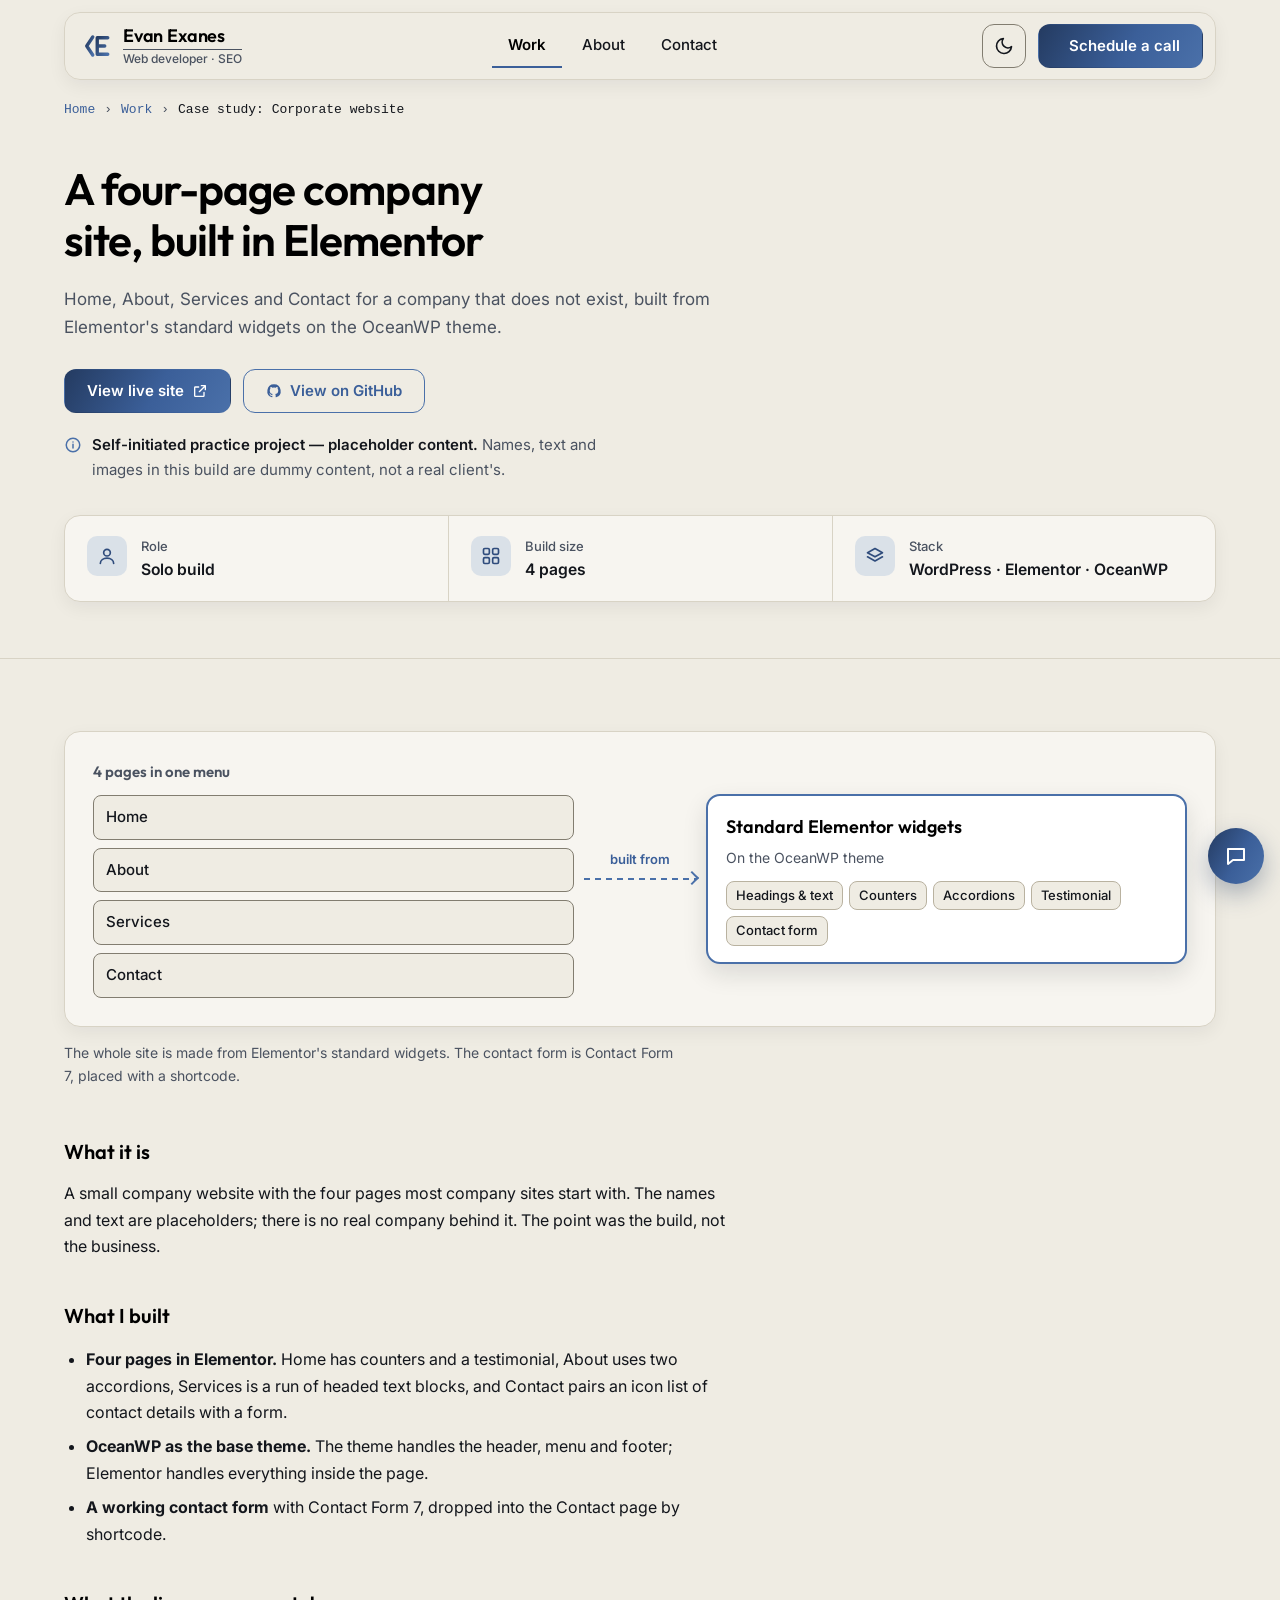
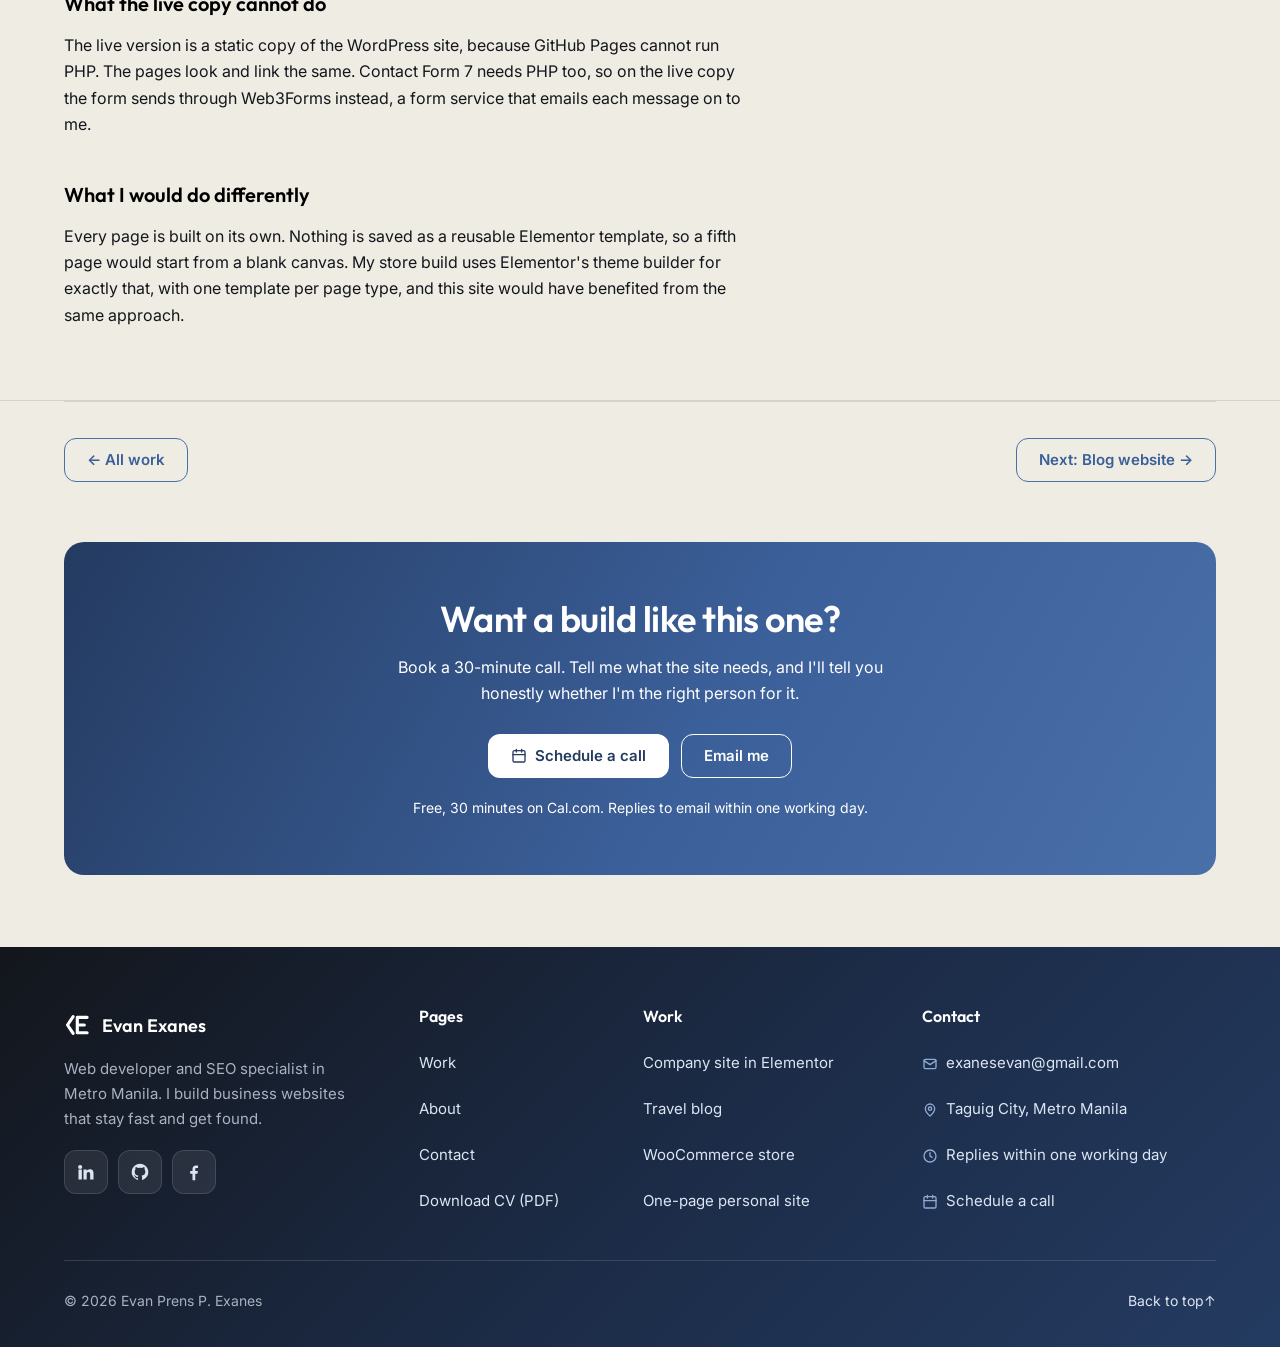
==== commit d07d7f6a: "Portfolio redesign pass 2: About portrait, skills ledger, featured certificates with PDFs, testing s" ====
--- a/02-case-study-corporate.html
+++ b/02-case-study-corporate.html
@@ -50,23 +50,44 @@
       </svg>
       <span class="wordmark-text"><span class="wordmark-name">Evan Exanes</span><span class="wordmark-sub">Web developer · SEO</span></span>
     </a>
-    <button class="nav-toggle" id="nav-toggle" aria-expanded="false" aria-controls="site-nav" aria-label="Open menu">
-      <span class="bar"></span><span class="bar"></span><span class="bar"></span>
-    </button>
-    <nav class="site-nav" id="site-nav" aria-label="Main">
+
+    <nav class="site-nav" aria-label="Main">
       <a href="index.html#work" aria-current="true">Work</a>
       <a href="06-about.html">About</a>
       <a href="07-contact.html">Contact</a>
     </nav>
+
     <div class="header-cta">
       <button class="theme-toggle" type="button" data-theme-toggle aria-pressed="false" aria-label="Dark theme">
         <svg class="icon-moon" viewBox="0 0 24 24" fill="none" stroke="currentColor" stroke-width="2" stroke-linecap="round" stroke-linejoin="round" aria-hidden="true" focusable="false"><path d="M21 12.8A9 9 0 1 1 11.2 3a7 7 0 0 0 9.8 9.8z"/></svg>
         <svg class="icon-sun" viewBox="0 0 24 24" fill="none" stroke="currentColor" stroke-width="2" stroke-linecap="round" stroke-linejoin="round" aria-hidden="true" focusable="false"><circle cx="12" cy="12" r="4"/><path d="M12 2v2M12 20v2M4.9 4.9l1.4 1.4M17.7 17.7l1.4 1.4M2 12h2M20 12h2M4.9 19.1l1.4-1.4M17.7 6.3l1.4-1.4"/></svg>
       </button>
-      <a class="btn btn-primary" href="assets/Evan_Exanes_CV.pdf" download="Evan_Exanes_CV.pdf">Download CV (PDF)</a>
-    </div>
+      <a class="btn btn-primary" href="https://cal.com/evan-exanes/30min" target="_blank" rel="noopener noreferrer" data-cal-link="evan-exanes/30min" data-cal-namespace="30min" data-cal-config='{"layout":"month_view"}'><svg viewBox="0 0 24 24" fill="none" stroke="currentColor" stroke-width="2" stroke-linecap="round" stroke-linejoin="round" aria-hidden="true" focusable="false"><rect x="3" y="4" width="18" height="17" rx="2"/><path d="M16 2v4M8 2v4M3 10h18"/></svg>Schedule a call<span class="visually-hidden"> (opens a booking calendar in a pop-up or a new tab)</span></a>
+    </div>
+
+    <button class="nav-toggle" id="nav-toggle" type="button" aria-expanded="false" aria-controls="site-drawer" aria-label="Open menu">
+      <span class="bar"></span><span class="bar"></span><span class="bar"></span>
+    </button>
   </div>
 </header>
+<div class="drawer-shade" id="drawer-shade" hidden></div>
+<div class="site-drawer" id="site-drawer" role="dialog" aria-modal="true" aria-label="Menu" hidden>
+  <div class="drawer-top">
+    <a class="wordmark drawer-wordmark" href="index.html" aria-label="Evan Exanes, Web developer · SEO — home"><svg class="logo-mark" viewBox="0 0 40 40" aria-hidden="true" focusable="false"><path d="M13 8 L5 20 L13 32"/><path d="M19 9h14M19 20h10M19 31h14M19 9v22"/></svg><span class="wordmark-text"><span class="wordmark-name">Evan Exanes</span><span class="wordmark-sub">Web developer · SEO</span></span></a>
+    <button class="drawer-close" type="button" aria-label="Close menu" data-drawer-close><svg viewBox="0 0 24 24" fill="none" stroke="currentColor" stroke-width="2" stroke-linecap="round" aria-hidden="true" focusable="false"><path d="M6 6l12 12M18 6L6 18"/></svg></button>
+  </div>
+  <nav class="drawer-nav" aria-label="Main">
+    <a href="index.html#work" aria-current="true">Work</a>
+    <a href="06-about.html">About</a>
+    <a href="07-contact.html">Contact</a>
+  </nav>
+  <div class="drawer-actions">
+    <a class="btn btn-light" href="https://cal.com/evan-exanes/30min" target="_blank" rel="noopener noreferrer" data-cal-link="evan-exanes/30min" data-cal-namespace="30min" data-cal-config='{"layout":"month_view"}'><svg viewBox="0 0 24 24" fill="none" stroke="currentColor" stroke-width="2" stroke-linecap="round" stroke-linejoin="round" aria-hidden="true" focusable="false"><rect x="3" y="4" width="18" height="17" rx="2"/><path d="M16 2v4M8 2v4M3 10h18"/></svg>Schedule a call<span class="visually-hidden"> (opens a booking calendar in a pop-up or a new tab)</span></a>
+    <a class="btn btn-outline-light" href="assets/Evan_Exanes_CV.pdf" download="Evan_Exanes_CV.pdf"><svg viewBox="0 0 24 24" fill="none" stroke="currentColor" stroke-width="2" stroke-linecap="round" stroke-linejoin="round" aria-hidden="true" focusable="false"><path d="M12 4v11M7 10l5 5 5-5M5 20h14"/></svg>Download CV (PDF)</a>
+  </div>
+  <button class="drawer-theme" type="button" data-theme-toggle aria-pressed="false"><span>Dark theme</span><span class="drawer-switch" aria-hidden="true"></span></button>
+</div>
+<!-- /site-drawer -->
 
 <main id="main">
 
@@ -87,15 +108,14 @@
         Elementor's standard widgets on the OceanWP theme.
       </p>
 
-      <p class="case-note"><strong>Self-initiated practice project — placeholder content.</strong> Names, text and images in this build are dummy content, not a real client's.</p>
-
       <!-- Peer-test revision 2: the live site and the source code live HERE,
            inside the case study, not in a separate menu item. -->
       <div class="case-links">
-        <p class="case-links-label">This project</p>
-        <a class="btn btn-secondary ext" href="https://evanexanes.github.io/corporate-website/">View live site</a>
-        <a class="btn btn-secondary ext" href="https://github.com/evanexanes/corporate-website">View on GitHub</a>
-      </div>
+        <a class="btn btn-primary" data-demo="live" href="https://evanexanes.github.io/corporate-website/">View live site<svg viewBox="0 0 24 24" fill="none" stroke="currentColor" stroke-width="2" stroke-linecap="round" stroke-linejoin="round" aria-hidden="true" focusable="false"><path d="M14 4h6v6M20 4l-9 9M18 14v5a1 1 0 0 1-1 1H5a1 1 0 0 1-1-1V7a1 1 0 0 1 1-1h5"/></svg></a>
+        <a class="btn btn-secondary" data-demo="code" href="https://github.com/evanexanes/corporate-website"><svg viewBox="0 0 24 24" aria-hidden="true" focusable="false"><path fill="currentColor" d="M12 2a10 10 0 0 0-3.16 19.49c.5.09.68-.22.68-.48v-1.7c-2.78.6-3.37-1.34-3.37-1.34-.45-1.16-1.1-1.47-1.1-1.47-.9-.62.07-.6.07-.6 1 .07 1.53 1.03 1.53 1.03.89 1.53 2.34 1.09 2.91.83.09-.65.35-1.09.63-1.34-2.22-.25-4.56-1.11-4.56-4.94 0-1.09.39-1.98 1.03-2.68-.1-.25-.45-1.27.1-2.64 0 0 .84-.27 2.75 1.02a9.5 9.5 0 0 1 5 0c1.91-1.29 2.75-1.02 2.75-1.02.55 1.37.2 2.39.1 2.64.64.7 1.03 1.59 1.03 2.68 0 3.84-2.34 4.69-4.57 4.93.36.31.68.92.68 1.85v2.74c0 .27.18.58.69.48A10 10 0 0 0 12 2z"/></svg>View on GitHub</a>
+      </div>
+
+      <p class="case-note"><strong>Self-initiated practice project — placeholder content.</strong> Names, text and images in this build are dummy content, not a real client's.</p>
 
       <dl class="case-facts">
         <div>
@@ -116,24 +136,10 @@
 
   <section class="section">
     <div class="container">
-      <!-- Wednesday revision R2: the Work pages carried no visual of the work.
-           This is a schematic before/after, drawn in HTML and CSS from the
-           numbers already stated in the text below — not a screenshot, so no
-           client site, brand or repository is shown (School isolation). -->
-      <figure class="case-visual">
-        <div class="cv-panels">
-          <div class="cv-panel cv-before">
-            <p class="cv-label">Pages</p>
-            <ul class="cv-templates"><li>Home</li><li>About</li><li>Services</li><li>Contact</li></ul>
-            <p class="cv-cap">4 pages in one menu</p>
-          </div>
-          <p class="cv-arrow" aria-hidden="true">+</p>
-          <div class="cv-panel cv-after">
-            <p class="cv-label">Widgets used</p>
-            <ul class="cv-templates"><li>Headings &amp; text</li><li>Counters</li><li>Accordions</li><li>Testimonial</li><li>Contact form</li></ul>
-            <p class="cv-cap">Standard Elementor widgets on OceanWP</p>
-          </div>
-        </div>
+      <!-- Relationship diagram: drawn in HTML and CSS from the numbers already stated in the text
+           below. It is not a screenshot, so no client site, brand or repository is shown. -->
+      <figure class="case-visual case-diagram">
+        <div class="cd-grid"><div class="cd-side"><p class="cd-label">4 pages in one menu</p><ul class="cd-nodes"><li class="cd-node">Home</li><li class="cd-node">About</li><li class="cd-node">Services</li><li class="cd-node">Contact</li></ul></div><div class="cd-link"><span class="cd-link-label">built from</span></div><div class="cd-hub"><p class="cd-hub-title">Standard Elementor widgets</p><p class="cd-hub-detail">On the OceanWP theme</p><ul class="cd-chips"><li>Headings &amp; text</li><li>Counters</li><li>Accordions</li><li>Testimonial</li><li>Contact form</li></ul></div></div>
         <figcaption>The whole site is made from Elementor's standard widgets. The contact form is Contact Form 7, placed with a shortcode.</figcaption>
       </figure>
 
@@ -188,33 +194,71 @@
     </nav>
   </div>
 
+
+  <section class="closing-cta" aria-labelledby="closing-cta-title">
+    <div class="container">
+      <div class="cta-card">
+        <h2 class="cta-title" id="closing-cta-title">Want a build like this one?</h2>
+        <p class="cta-body">Book a 30-minute call. Tell me what the site needs, and I'll tell you honestly whether I'm the right person for it.</p>
+        <div class="cta-actions">
+          <a class="btn btn-light" href="https://cal.com/evan-exanes/30min" target="_blank" rel="noopener noreferrer" data-cal-link="evan-exanes/30min" data-cal-namespace="30min" data-cal-config='{"layout":"month_view"}'><svg viewBox="0 0 24 24" fill="none" stroke="currentColor" stroke-width="2" stroke-linecap="round" stroke-linejoin="round" aria-hidden="true" focusable="false"><rect x="3" y="4" width="18" height="17" rx="2"/><path d="M16 2v4M8 2v4M3 10h18"/></svg>Schedule a call<span class="visually-hidden"> (opens a booking calendar in a pop-up or a new tab)</span></a>
+          <a class="btn btn-outline-light" href="mailto:exanesevan@gmail.com">Email me</a>
+        </div>
+        <p class="cta-fine">Free, 30 minutes on Cal.com. Replies to email within one working day.</p>
+      </div>
+    </div>
+  </section>
+
 </main>
 
 <footer class="site-footer">
   <div class="container">
-    <div class="footer-card">
-      <div class="footer-band">
-        <div>
-          <p class="footer-title">Have a site that needs building or fixing?</p>
-          <p class="footer-sub">Replies within one working day.</p>
-        </div>
-        <div class="footer-actions">
-          <a class="btn btn-light" href="https://cal.com/evan-exanes/30min" target="_blank" rel="noopener noreferrer" data-cal-link="evan-exanes/30min" data-cal-namespace="30min" data-cal-config='{"layout":"month_view"}'><svg viewBox="0 0 24 24" fill="none" stroke="currentColor" stroke-width="2" stroke-linecap="round" stroke-linejoin="round" aria-hidden="true" focusable="false"><rect x="3" y="4" width="18" height="17" rx="2"/><path d="M16 2v4M8 2v4M3 10h18"/></svg>Schedule a call<span class="visually-hidden"> (opens a booking calendar in a pop-up or a new tab)</span></a>
-          <a class="btn btn-outline-light" href="mailto:exanesevan@gmail.com">Email me</a>
-        </div>
-      </div>
-      <div class="footer-base">
+    <div class="footer-columns">
+      <div class="footer-about">
         <a class="footer-brand" href="index.html" aria-label="Evan Exanes — home">
           <svg class="logo-mark" viewBox="0 0 40 40" aria-hidden="true" focusable="false"><path d="M13 8 L5 20 L13 32"/><path d="M19 9h14M19 20h10M19 31h14M19 9v22"/></svg>
           <span>Evan Exanes</span>
         </a>
+        <p class="footer-blurb">Web developer and SEO specialist in Metro Manila. I build business websites that stay fast and get found.</p>
         <ul class="social-list" aria-label="Social profiles">
           <li><a class="social-link" href="https://www.linkedin.com/in/evan-prens-exanes-409434378/" target="_blank" rel="noopener noreferrer" aria-label="LinkedIn (opens in a new tab)" title="LinkedIn"><svg viewBox="0 0 24 24" aria-hidden="true" focusable="false"><path fill="currentColor" d="M4.98 3.5a2.5 2.5 0 1 1 0 5 2.5 2.5 0 0 1 0-5zM3 9h4v12H3zM9 9h3.8v1.7h.05c.53-1 1.83-2.05 3.77-2.05C20.6 8.65 21 11.2 21 14.5V21h-4v-5.8c0-1.4 0-3.2-1.95-3.2S12.8 13.5 12.8 15.1V21H9z"/></svg></a></li>
           <li><a class="social-link" href="https://github.com/evanexanes" target="_blank" rel="noopener noreferrer" aria-label="GitHub (opens in a new tab)" title="GitHub"><svg viewBox="0 0 24 24" aria-hidden="true" focusable="false"><path fill="currentColor" d="M12 2a10 10 0 0 0-3.16 19.49c.5.09.68-.22.68-.48v-1.7c-2.78.6-3.37-1.34-3.37-1.34-.45-1.16-1.1-1.47-1.1-1.47-.9-.62.07-.6.07-.6 1 .07 1.53 1.03 1.53 1.03.89 1.53 2.34 1.09 2.91.83.09-.65.35-1.09.63-1.34-2.22-.25-4.56-1.11-4.56-4.94 0-1.09.39-1.98 1.03-2.68-.1-.25-.45-1.27.1-2.64 0 0 .84-.27 2.75 1.02a9.5 9.5 0 0 1 5 0c1.91-1.29 2.75-1.02 2.75-1.02.55 1.37.2 2.39.1 2.64.64.7 1.03 1.59 1.03 2.68 0 3.84-2.34 4.69-4.57 4.93.36.31.68.92.68 1.85v2.74c0 .27.18.58.69.48A10 10 0 0 0 12 2z"/></svg></a></li>
           <li><a class="social-link" href="https://www.facebook.com/eekswiii" target="_blank" rel="noopener noreferrer" aria-label="Facebook (opens in a new tab)" title="Facebook"><svg viewBox="0 0 24 24" aria-hidden="true" focusable="false"><path fill="currentColor" d="M13.5 22v-8h2.7l.4-3.2h-3.1V8.8c0-.9.3-1.5 1.6-1.5h1.7V4.4c-.3 0-1.3-.1-2.5-.1-2.5 0-4.1 1.5-4.1 4.2v2.3H7.4V14h2.8v8z"/></svg></a></li>
         </ul>
-        <p class="footer-note">© 2026 Evan Prens P. Exanes</p>
-      </div>
+      </div>
+      <nav class="footer-nav-lists" aria-label="Footer">
+        <div>
+          <h2 class="footer-heading">Pages</h2>
+          <ul class="footer-links">
+            <li><a href="index.html#work">Work</a></li>
+            <li><a href="06-about.html">About</a></li>
+            <li><a href="07-contact.html">Contact</a></li>
+            <li><a href="assets/Evan_Exanes_CV.pdf" download="Evan_Exanes_CV.pdf">Download CV (PDF)</a></li>
+          </ul>
+        </div>
+        <div>
+          <h2 class="footer-heading">Work</h2>
+          <ul class="footer-links" data-footer-work>
+            <li><a href="02-case-study-corporate.html">Company site in Elementor</a></li>
+            <li><a href="03-case-study-blog.html">Travel blog</a></li>
+            <li><a href="04-case-study-ecommerce.html">WooCommerce store</a></li>
+            <li><a href="05-case-study-personal.html">One-page personal site</a></li>
+          </ul>
+        </div>
+      </nav>
+      <div>
+        <h2 class="footer-heading">Contact</h2>
+        <ul class="footer-links footer-contact">
+          <li><a href="mailto:exanesevan@gmail.com"><svg viewBox="0 0 24 24" fill="none" stroke="currentColor" stroke-width="2" stroke-linecap="round" stroke-linejoin="round" aria-hidden="true" focusable="false"><rect x="3" y="5" width="18" height="14" rx="2"/><path d="M3 7l9 6 9-6"/></svg>exanesevan@gmail.com</a></li>
+          <li><svg viewBox="0 0 24 24" fill="none" stroke="currentColor" stroke-width="2" stroke-linecap="round" stroke-linejoin="round" aria-hidden="true" focusable="false"><path d="M12 21s-7-6.2-7-11a7 7 0 0 1 14 0c0 4.8-7 11-7 11z"/><circle cx="12" cy="10" r="2.5"/></svg>Taguig City, Metro Manila</li>
+          <li><svg viewBox="0 0 24 24" fill="none" stroke="currentColor" stroke-width="2" stroke-linecap="round" stroke-linejoin="round" aria-hidden="true" focusable="false"><circle cx="12" cy="12" r="9"/><path d="M12 7v5l3 2"/></svg>Replies within one working day</li>
+          <li><a href="https://cal.com/evan-exanes/30min" target="_blank" rel="noopener noreferrer" data-cal-link="evan-exanes/30min" data-cal-namespace="30min" data-cal-config='{"layout":"month_view"}'><svg viewBox="0 0 24 24" fill="none" stroke="currentColor" stroke-width="2" stroke-linecap="round" stroke-linejoin="round" aria-hidden="true" focusable="false"><rect x="3" y="4" width="18" height="17" rx="2"/><path d="M16 2v4M8 2v4M3 10h18"/></svg>Schedule a call<span class="visually-hidden"> (opens a booking calendar in a pop-up or a new tab)</span></a></li>
+        </ul>
+      </div>
+    </div>
+    <div class="footer-bottom">
+      <p class="footer-note">© 2026 Evan Prens P. Exanes</p>
+      <a class="footer-top" href="#main">Back to top <span aria-hidden="true">↑</span></a>
     </div>
   </div>
 </footer>
--- a/styles.css
+++ b/styles.css
@@ -172,21 +172,8 @@
   clip-path: inset(50%); overflow: hidden; white-space: nowrap;
 }
 
-/* Section eyebrow: numbered sections, e.g. "01 — Selected work" */
-.eyebrow {
-  font-family: var(--font-mono);
-  font-size: 0.75rem; letter-spacing: 0.12em; text-transform: uppercase;
-  color: var(--slate);
-  display: flex; align-items: center; gap: 12px;
-  margin-bottom: 18px;
-}
-.eyebrow::after { content: ''; flex: 1; height: 1px; background: var(--denim-brand); }
-
-/* External-link marker. Paired with text, never colour alone (WCAG 1.4.1). */
-.ext::after { content: ' ↗'; font-size: 0.85em; color: var(--clay); }
-
 /* ------------------------------------------------------------------ header */
-/* IA v2: "Every page: menu + Download CV (PDF)". Three menu items only —
+/* Pass 2 (2026-09-29): the header CTA is Schedule a call; Download CV lives in the Home hero, the drawer, the footer and About. Three menu items only —
    "Proof" was removed by the peer test, and the old Contact header link
    was dropped because Contact is already a menu item. */
 /* Floating header (2026-09-29). The sticky element is a transparent strip whose
@@ -245,8 +232,8 @@
 }
 .wordmark-sub {
   margin-top: 4px; padding-top: 3px; border-top: 1px solid currentColor;
-  font-family: var(--font-mono); font-size: 0.625rem;
-  letter-spacing: 0.1em; text-transform: uppercase; white-space: nowrap;
+  font-family: var(--font-body); font-size: 0.75rem; font-weight: 500;
+  letter-spacing: 0; white-space: nowrap;
   color: var(--slate);        /* 6.67:1 light, 8.54:1 dark */
 }
 
@@ -317,6 +304,75 @@
    stop (1.0:1), so it goes white here (5.02:1), as it does on the footer card. */
 .site-header.is-scrolled :focus-visible { outline-color: #FFFFFF; }
 
+/* Pass 2 — at 1024 px and below the bar is the wordmark and the hamburger only; the links, the
+   theme switch and Schedule a call move into the drawer. The wordmark text is never hidden:
+   with two items in the bar it fits from 320 px (26 px mark + 10 + ~105 px name + 44 px toggle). */
+@media (max-width: 1024px) {
+  .site-nav, .header-cta { display: none; }
+  .nav-toggle { display: flex; margin-left: auto; }
+  .header-inner { gap: 12px; }
+}
+
+/* Drawer (D12). Fixed panel from the right over a shade. background-color is --grad-footer's
+   lightest stop (#243B61), what capture.py audits: white 11.2:1, #8FABD4 4.8:1, #DCE6F3 8.9:1. */
+html.drawer-open { overflow: hidden; scrollbar-gutter: stable; }   /* no layout shift with classic scrollbars */
+.drawer-shade {
+  position: fixed; inset: 0; z-index: 190;
+  background: rgba(19, 22, 28, 0.5);
+  opacity: 0; transition: opacity var(--t-enter);
+}
+.drawer-shade.is-open { opacity: 1; }
+.site-drawer {
+  position: fixed; top: 0; right: 0; bottom: 0; z-index: 200;
+  width: min(84vw, 360px);
+  display: flex; flex-direction: column; gap: 8px;
+  padding: 14px 18px 20px;
+  background-color: #243B61; background-image: var(--grad-footer);
+  color: #FFFFFF; overflow-y: auto;
+  transform: translateX(100%); transition: transform var(--t-enter);
+}
+.site-drawer.is-open { transform: none; }
+.site-drawer[hidden], .drawer-shade[hidden] { display: none; }
+.site-drawer :focus-visible { outline-color: #FFFFFF; }
+.drawer-top { display: flex; align-items: center; justify-content: space-between; gap: 12px; margin-bottom: 12px; }
+.site-drawer .wordmark, .site-drawer .wordmark:hover, .site-drawer .wordmark-sub { color: #FFFFFF; }
+.site-drawer .logo-mark, :root[data-theme="dark"] .site-drawer .logo-mark { stroke: #FFFFFF; }
+.drawer-close {
+  width: var(--tap); height: var(--tap); flex: none;
+  display: inline-flex; align-items: center; justify-content: center;
+  background: none; color: #FFFFFF; cursor: pointer;
+  border: 1px solid rgba(255, 255, 255, 0.55); border-radius: var(--radius);
+}
+.drawer-close svg { width: 20px; height: 20px; }
+.drawer-nav { display: flex; flex-direction: column; }
+.drawer-nav a {
+  display: flex; align-items: center; min-height: 52px;
+  font-family: var(--font-display); font-size: 1.125rem; font-weight: 600; color: #FFFFFF;
+  border-bottom: 1px solid rgba(255, 255, 255, 0.12);
+  border-left: 2px solid transparent;
+}
+.drawer-nav a:hover { color: #FFFFFF; text-decoration: none; }
+.drawer-nav a[aria-current] { color: #8FABD4; border-left-color: #8FABD4; padding-left: 12px; }
+.drawer-actions { display: grid; gap: 10px; margin-top: 20px; }
+.drawer-actions .btn { justify-content: center; width: 100%; }
+.drawer-actions .btn svg { width: 16px; height: 16px; }
+.drawer-theme {
+  margin-top: auto; min-height: var(--tap);
+  display: flex; align-items: center; justify-content: space-between;
+  padding: 14px 0 0; background: none; border: 0; border-top: 1px solid rgba(255, 255, 255, 0.12);
+  color: #DCE6F3; font: inherit; font-size: 0.9375rem; cursor: pointer;
+}
+.drawer-switch {
+  position: relative; width: 46px; height: 26px; border-radius: 13px;
+  background: rgba(255, 255, 255, 0.22); transition: background-color var(--t-exit);
+}
+.drawer-switch::after {
+  content: ''; position: absolute; left: 3px; top: 3px; width: 20px; height: 20px;
+  border-radius: 50%; background: #FFFFFF; transition: transform var(--t-exit);
+}
+.drawer-theme[aria-pressed="true"] .drawer-switch { background: #4A70A9; }
+.drawer-theme[aria-pressed="true"] .drawer-switch::after { transform: translateX(20px); }
+
 @media (hover: hover) {
   .wordmark:hover .logo-mark { transform: translateX(-2px); transition: transform var(--t-enter); }
   .theme-toggle:hover {
@@ -377,16 +433,52 @@
 }
 .hero-actions { margin-top: 36px; display: flex; flex-wrap: wrap; gap: 12px; }
 
-.hero-meta {
-  margin-top: 56px; padding-top: 28px; border-top: 1px solid var(--rule);
-  display: grid; grid-template-columns: repeat(3, 1fr); gap: 32px;
-}
-.hero-meta dt {
-  font-family: var(--font-mono); font-size: 0.75rem;
-  letter-spacing: 0.1em; text-transform: uppercase; color: var(--slate);
-  margin-bottom: 8px;
-}
-.hero-meta dd { font-size: 1rem; color: var(--ink); font-weight: 500; }
+/* Fact card (D8): one raised card divided into cells, used for the Home facts and each case study's
+   Role / Build size / Stack. Icons are CSS masks keyed to cell order, so the <dl> markup is
+   unchanged; the tile is the ::before, the glyph the ::after. */
+.hero-meta, .case-facts {
+  display: grid; grid-template-columns: repeat(4, 1fr);
+  margin-top: 56px;
+  background: var(--card); border: 1px solid var(--rule);
+  border-radius: var(--radius-lg); box-shadow: var(--shadow-float);
+}
+.case-facts { grid-template-columns: repeat(3, 1fr); margin-top: 32px; }
+.hero-meta > div, .case-facts > div {
+  position: relative;
+  display: grid; grid-template-columns: 40px 1fr; column-gap: 14px; align-content: start;
+  padding: 20px 22px; border-left: 1px solid var(--rule);
+}
+.hero-meta > div:first-child, .case-facts > div:first-child { border-left: 0; }
+.hero-meta > div::before, .case-facts > div::before {
+  content: ''; grid-row: 1 / span 2; width: 40px; height: 40px;
+  border-radius: 10px; background: rgba(143, 171, 212, 0.28);
+}
+.hero-meta > div::after, .case-facts > div::after {
+  content: ''; position: absolute; left: 32px; top: 30px; width: 20px; height: 20px;
+  background: var(--denim-dark);
+  -webkit-mask: var(--icon) center / contain no-repeat; mask: var(--icon) center / contain no-repeat;
+}
+.hero-meta dt, .case-facts dt { grid-column: 2; font-size: 0.8125rem; font-weight: 500; color: var(--slate); }
+.hero-meta dd, .case-facts dd { grid-column: 2; margin-top: 2px; font-size: 0.98rem; line-height: 1.4; font-weight: 600; color: var(--ink); }
+.hero-meta > div:nth-child(1) { --icon: url("data:image/svg+xml,%3Csvg xmlns='http://www.w3.org/2000/svg' viewBox='0 0 24 24' fill='none' stroke='black' stroke-width='2' stroke-linecap='round' stroke-linejoin='round'%3E%3Cpath d='M12 21s-7-6.2-7-11a7 7 0 0 1 14 0c0 4.8-7 11-7 11z'/%3E%3Ccircle cx='12' cy='10' r='2.5'/%3E%3C/svg%3E"); }
+.hero-meta > div:nth-child(2) { --icon: url("data:image/svg+xml,%3Csvg xmlns='http://www.w3.org/2000/svg' viewBox='0 0 24 24' fill='none' stroke='black' stroke-width='2' stroke-linecap='round' stroke-linejoin='round'%3E%3Cpath d='M8 7l-5 5 5 5M16 7l5 5-5 5'/%3E%3C/svg%3E"); }
+.hero-meta > div:nth-child(3) { --icon: url("data:image/svg+xml,%3Csvg xmlns='http://www.w3.org/2000/svg' viewBox='0 0 24 24' fill='none' stroke='black' stroke-width='2' stroke-linecap='round' stroke-linejoin='round'%3E%3Ccircle cx='11' cy='11' r='6.5'/%3E%3Cpath d='M20 20l-4.2-4.2'/%3E%3C/svg%3E"); }
+.hero-meta > div:nth-child(4) { --icon: url("data:image/svg+xml,%3Csvg xmlns='http://www.w3.org/2000/svg' viewBox='0 0 24 24' fill='none' stroke='black' stroke-width='2' stroke-linecap='round' stroke-linejoin='round'%3E%3Cpath d='M2 9l10-5 10 5-10 5z'/%3E%3Cpath d='M6 11v5c0 1.5 2.7 3 6 3s6-1.5 6-3v-5'/%3E%3C/svg%3E"); }
+.case-facts > div:nth-child(1) { --icon: url("data:image/svg+xml,%3Csvg xmlns='http://www.w3.org/2000/svg' viewBox='0 0 24 24' fill='none' stroke='black' stroke-width='2' stroke-linecap='round' stroke-linejoin='round'%3E%3Ccircle cx='12' cy='8' r='4'/%3E%3Cpath d='M4 21c0-4 3.6-6.5 8-6.5s8 2.5 8 6.5'/%3E%3C/svg%3E"); }
+.case-facts > div:nth-child(2) { --icon: url("data:image/svg+xml,%3Csvg xmlns='http://www.w3.org/2000/svg' viewBox='0 0 24 24' fill='none' stroke='black' stroke-width='2' stroke-linecap='round' stroke-linejoin='round'%3E%3Crect x='3' y='3' width='7' height='7' rx='1.5'/%3E%3Crect x='14' y='3' width='7' height='7' rx='1.5'/%3E%3Crect x='3' y='14' width='7' height='7' rx='1.5'/%3E%3Crect x='14' y='14' width='7' height='7' rx='1.5'/%3E%3C/svg%3E"); }
+.case-facts > div:nth-child(3) { --icon: url("data:image/svg+xml,%3Csvg xmlns='http://www.w3.org/2000/svg' viewBox='0 0 24 24' fill='none' stroke='black' stroke-width='2' stroke-linecap='round' stroke-linejoin='round'%3E%3Cpath d='M12 3l9 5-9 5-9-5z'/%3E%3Cpath d='M3 13l9 5 9-5'/%3E%3C/svg%3E"); }
+
+@media (max-width: 1024px) {
+  .hero-meta { grid-template-columns: 1fr 1fr; }
+  .hero-meta > div:nth-child(3) { border-left: 0; }
+  .hero-meta > div:nth-child(n+3) { border-top: 1px solid var(--rule); }
+}
+@media (max-width: 600px) {
+  .hero-meta, .case-facts { grid-template-columns: 1fr; margin-top: 36px; }
+  .hero-meta > div, .case-facts > div { border-left: 0; }
+  .hero-meta > div + div, .case-facts > div + div { border-top: 1px solid var(--rule); }
+}
+
 
 /* Wednesday revision R1 — the hero's right half carries the proof of
    "and get found": an excerpt of the page's own Person JSON-LD.
@@ -434,7 +526,7 @@
 .work-list { display: grid; gap: 0; border-top: 1px solid var(--rule); }
 
 .work-item {
-  display: grid; grid-template-columns: 72px 1fr auto;
+  display: grid; grid-template-columns: 1fr auto;
   gap: 32px; align-items: start;
   position: relative;
   padding: 32px 0;
@@ -450,7 +542,6 @@
 }
 .work-item:focus-within { background: var(--card); box-shadow: var(--shadow-lift); }
 .work-item:focus-within::after { opacity: 0; }
-.work-index { font-family: var(--font-mono); font-size: 0.8125rem; color: var(--slate); padding-top: 6px; }
 .work-title {
   font-family: var(--font-display); font-size: 1.375rem; font-weight: 600;
   letter-spacing: -0.01em; color: var(--black); margin-bottom: 2px;
@@ -476,48 +567,30 @@
 }
 
 /* ----------------------------------------------------------- testimonials */
-/* Final-prototype addition (2026-09-28): a SECTION of Home, not a page or a
-   menu item — IA v2 keeps its three branches. The quotes are placeholder
-   text until real, permissioned comments replace them, and the section says
-   so on the page. For the same reason there is deliberately NO Review or
-   AggregateRating structured data: a rating in JSON-LD is a claim to search
-   engines, and there is no real rating to claim yet. */
-.placeholder-note {
-  display: inline-flex; align-items: center; gap: 8px;
-  margin-top: 16px; padding: 6px 12px;
-  font-family: var(--font-mono); font-size: 0.75rem; letter-spacing: 0.04em;
-  color: var(--ink);
-  background: var(--card); border: 1px dashed var(--border-ui); border-radius: var(--radius);
-}
-.placeholder-note::before { content: '!'; font-weight: 700; color: var(--clay); }
-
-.quote-grid { display: grid; grid-template-columns: repeat(3, 1fr); gap: 20px; }
-.quote-card {
-  margin: 0;
-  background: var(--card); border: 1px solid var(--rule);
-  border-radius: var(--radius-lg);
-  position: relative; overflow: hidden;   /* clips the top bar to the radius */
-  transition: transform var(--t-exit), box-shadow var(--t-exit), border-color var(--t-exit);
-  padding: 24px 24px 22px;
-  display: flex; flex-direction: column; gap: 16px;
-}
-.quote-card::before {
-  content: ''; position: absolute; inset: 0 0 auto 0; height: 3px;
-  background: var(--denim-brand);
-}
-/* Stars are clay — the token already reserved for trust signals and
-   evidence (5.85:1 on the light card, 6.59:1 on the dark one). The count is
-   in the accessible name, so the glyphs are hidden from screen readers.
-   An unfilled star uses --border-ui (3.77:1), not a hairline colour, so a
-   4-of-5 still reads without relying on the label. */
-.stars { display: flex; gap: 2px; font-size: 1.125rem; line-height: 1; color: var(--clay); letter-spacing: 0; }
-.stars .off { color: var(--border-ui); }
-.quote-card blockquote { color: var(--ink); font-size: 1rem; line-height: 1.6; }
-.quote-card blockquote p::before { content: '\201C'; }
-.quote-card blockquote p::after  { content: '\201D'; }
-.quote-card figcaption { margin-top: auto; padding-top: 14px; border-top: 1px solid var(--rule); }
-.quote-name { display: block; font-family: var(--font-display); font-weight: 600; color: var(--black); }
-.quote-role { display: block; font-size: 0.875rem; color: var(--slate); }
+/* Addendum 1 (D18): "What testing changed". A finding, a dashed connector, the change:
+   the same shape as the case-study relationship diagrams, so the site keeps one visual
+   idea. Real findings only; no ratings, so no Review or AggregateRating structured data. */
+.finding-list { list-style: none; display: grid; gap: 16px; }
+.finding { display: grid; grid-template-columns: minmax(0, 1fr) 112px minmax(0, 1fr); align-items: stretch; }
+.finding-said {
+  padding: 18px 20px; border-radius: var(--radius);
+  background: color-mix(in srgb, var(--soft-blue) 22%, transparent);
+}
+.finding-did {
+  padding: 16px 18px; border-radius: var(--radius);
+  background: var(--card); border: 2px solid var(--denim-brand);
+}
+.finding-label { margin-bottom: 6px; font-size: 0.8125rem; font-weight: 600; color: var(--slate); }
+.finding-link {
+  display: flex; flex-direction: column; align-items: center; gap: 4px;
+  align-self: center; color: var(--denim); font-size: 0.8125rem; font-weight: 600;
+}
+.finding-line { position: relative; display: block; width: 88px; border-top: 2px dashed var(--denim-brand); }
+.finding-line::after {
+  content: ''; position: absolute; right: -2px; top: -6px;
+  border-left: 8px solid var(--denim-brand); border-top: 5px solid transparent; border-bottom: 5px solid transparent;
+}
+.finding-note { margin-top: 20px; max-width: 68ch; color: var(--slate); font-size: 0.9375rem; }
 
 /* ------------------------------------------------------------- case study */
 .breadcrumb {
@@ -546,77 +619,59 @@
 }
 .case-lede { margin-top: 20px; max-width: 60ch; font-size: 1.0625rem; color: var(--slate); }
 
-/* The payload of peer-test revision 2: live site ↗ and code ↗ live HERE. */
-.case-links {
-  margin-top: 32px; padding: 20px 24px;
-  background: var(--card); border: 1px solid var(--rule);
-  border-left: 3px solid var(--clay); border-radius: var(--radius);
-  display: flex; flex-wrap: wrap; align-items: center; gap: 12px 20px;
-}
-.case-links-label {
-  font-family: var(--font-mono); font-size: 0.75rem;
-  letter-spacing: 0.1em; text-transform: uppercase; color: var(--clay);
-  width: 100%;
-}
-
-.case-facts {
-  display: grid; grid-template-columns: repeat(3, 1fr);
-  gap: 28px; margin-top: 36px; padding-top: 28px; border-top: 1px solid var(--rule);
-}
-.case-facts dt {
-  font-family: var(--font-mono); font-size: 0.75rem;
-  letter-spacing: 0.1em; text-transform: uppercase; color: var(--slate); margin-bottom: 6px;
-}
-.case-facts dd { color: var(--ink); font-weight: 500; }
-
-/* Wednesday revision R2 — schematic before/after on each case study.
-   Every number in a panel is a number the case-study text already states.
-   The shapes are aria-hidden; the captions carry the meaning in words. */
+/* D9: the live site and the code sit right under the lede, as a plain button row. */
+.case-links { margin-top: 28px; display: flex; flex-wrap: wrap; gap: 12px; }
+.case-links .btn svg { width: 16px; height: 16px; flex: none; }
+
+
 .case-visual { margin: 0 0 48px; }
-.cv-panels { display: grid; grid-template-columns: 1fr auto 1fr; gap: 20px; align-items: stretch; }
-.cv-panel {
-  background: var(--card); border: 1px solid var(--rule); border-radius: var(--radius);
-  padding: 20px 22px; display: flex; flex-direction: column; gap: 16px;
-}
-.cv-after { border-top: 3px solid var(--denim-brand); }
-.cv-before { border-top: 3px solid var(--rule-strong); }
-.cv-label {
-  font-family: var(--font-mono); font-size: 0.75rem;
-  letter-spacing: 0.1em; text-transform: uppercase; color: var(--clay);
-}
-.cv-cap { margin-top: auto; font-size: 0.9375rem; color: var(--ink); font-weight: 500; }
-.cv-arrow { align-self: center; font-size: 1.5rem; color: var(--denim-brand); }
+/* Relationship diagram (D10): nodes -> labelled dashed connector -> hub. Every number in it is one the
+   page text already states. The connector label is real text (it names the relationship). */
+.case-diagram .cd-grid {
+  display: grid; grid-template-columns: minmax(0, 1fr) 132px minmax(0, 1fr); align-items: center;
+  background: var(--card); border: 1px solid var(--rule); border-radius: var(--radius-lg);
+  box-shadow: var(--shadow-float); padding: clamp(18px, 3vw, 28px);
+}
+.case-diagram .cd-grid--3 { grid-template-columns: minmax(0, 1fr) 112px minmax(0, 1fr) 112px minmax(0, 1fr); }
+.cd-label { font-family: var(--font-display); font-size: 0.9375rem; font-weight: 600; color: var(--slate); margin-bottom: 10px; }
+.cd-nodes { list-style: none; display: grid; gap: 8px; }
+.cd-node {
+  padding: 9px 12px; font-size: 0.9375rem; font-weight: 500; color: var(--ink);
+  background: var(--bone); border: 1px solid var(--border-ui); border-radius: var(--radius-sm);
+}
+.cd-node.is-hot { border: 2px solid var(--denim-brand); font-weight: 600; }
+.cd-link { position: relative; align-self: center; height: 2px; margin: 0 10px;
+  background: repeating-linear-gradient(90deg, var(--denim-brand) 0 6px, transparent 6px 11px); }
+.cd-link::after {
+  content: ''; position: absolute; right: -1px; top: -5px; width: 10px; height: 10px;
+  border-top: 2px solid var(--denim-brand); border-right: 2px solid var(--denim-brand); transform: rotate(45deg);
+}
+.cd-link--rev::after { right: auto; left: -1px; transform: rotate(-135deg); }
+.cd-link-label {
+  position: absolute; left: 50%; bottom: 10px; transform: translateX(-50%);
+  font-size: 0.8125rem; font-weight: 600; color: var(--denim); text-align: center; white-space: nowrap;
+}
+.cd-hub {
+  background: var(--paper); border: 2px solid var(--denim-brand); border-radius: 14px;
+  padding: 16px 18px; box-shadow: var(--shadow-lift);
+}
+:root[data-theme="dark"] .cd-hub { background: var(--bone); }
+.cd-hub-title { font-family: var(--font-display); font-size: 1.125rem; font-weight: 600; color: var(--black); }
+.cd-hub-detail { margin-top: 4px; font-size: 0.875rem; color: var(--slate); }
+.cd-chips { list-style: none; display: flex; flex-wrap: wrap; gap: 6px; margin-top: 12px; }
+.cd-chips li {
+  padding: 3px 9px; font-size: 0.8125rem; font-weight: 500; color: var(--ink);
+  background: var(--bone); border: 1px solid var(--rule-strong); border-radius: var(--radius-sm);
+}
 .case-visual figcaption { margin-top: 14px; max-width: 68ch; font-size: 0.875rem; color: var(--slate); }
 
-/* Corporate — eleven uneven hand-built pages vs three named templates */
-.cv-pages { display: grid; grid-template-columns: repeat(6, 1fr); gap: 8px; }
-.cv-pages span {
-  height: 52px; border: 1px solid var(--border-ui); border-radius: var(--radius);
-  background: linear-gradient(var(--rule-strong), var(--rule-strong)) 6px 8px / var(--w) 6px no-repeat,
-              linear-gradient(var(--rule), var(--rule)) 6px 22px / 70% 4px no-repeat;
-}
-.cv-templates { list-style: none; display: grid; gap: 8px; }
-.cv-templates li {
-  min-height: 40px; display: flex; align-items: center; padding: 0 14px;
-  background: var(--bone); border: 1px solid var(--denim-brand); border-left: 6px solid var(--soft-blue);
-  border-radius: var(--radius); font-size: 0.875rem; font-weight: 500; color: var(--ink);
-}
-
-/* Blog — twenty-four thin categories vs six */
-.cv-chips { display: flex; flex-wrap: wrap; gap: 6px; }
-.cv-chips span { width: 34px; height: 14px; border-radius: 7px; border: 1px solid var(--border-ui); background: var(--rule); }
-.cv-chips-big span { width: calc(33.333% - 4px); height: 30px; border-radius: var(--radius); border-color: var(--denim-brand); background: var(--soft-blue); }
-
-/* E-commerce — a card that answered nothing vs a page that answers the three questions */
-.cv-product { display: grid; grid-template-columns: 72px 1fr; gap: 8px 14px; align-items: start; }
-.cv-photo { grid-row: span 3; width: 72px; height: 72px; border: 1px solid var(--border-ui); border-radius: var(--radius); background: var(--rule); }
-.cv-line { display: block; height: 8px; border-radius: 4px; background: var(--rule-strong); }
-.cv-line-short { width: 70%; margin-top: 6px; }
-.cv-line-price { width: 30%; }
-.cv-answers { list-style: none; display: grid; gap: 6px; }
-.cv-answers li {
-  font-size: 0.8125rem; color: var(--ink); padding: 6px 10px;
-  background: var(--bone); border-left: 3px solid var(--denim-brand);
+@media (max-width: 768px) {
+  .case-diagram .cd-grid, .case-diagram .cd-grid--3 { grid-template-columns: 1fr; gap: 0; }
+  .cd-link { justify-self: center; width: 2px; height: 56px; margin: 8px 0;
+    background: repeating-linear-gradient(180deg, var(--denim-brand) 0 6px, transparent 6px 11px); }
+  .cd-link::after { right: auto; left: -5px; top: auto; bottom: -1px; transform: rotate(135deg); }
+  .cd-link--rev::after { bottom: auto; top: -1px; transform: rotate(-45deg); }
+  .cd-link-label { left: 16px; bottom: 50%; transform: translateY(50%); }
 }
 
 .prose { max-width: 68ch; }
@@ -636,52 +691,91 @@
 }
 
 /* ---------------------------------------------------------------- about */
-.about-grid { display: grid; grid-template-columns: 1fr 1fr; gap: 56px; }
-
-.skill-group + .skill-group { margin-top: 28px; }
-.skill-group h3 {
-  font-family: var(--font-mono); font-size: 0.75rem;
-  letter-spacing: 0.1em; text-transform: uppercase; color: var(--slate); margin-bottom: 10px;
-}
-
-.timeline { list-style: none; border-left: 2px solid var(--rule); padding-left: 24px; }
-.timeline li { position: relative; }
-.timeline li + li { margin-top: 28px; }
-.timeline li::before {
-  content: ''; position: absolute; left: -31px; top: 8px;
-  width: 10px; height: 10px; background: var(--denim); border-radius: 50%;
-  border: 2px solid var(--bone);
-}
-.timeline .when {
-  font-family: var(--font-mono); font-size: 0.75rem;
-  letter-spacing: 0.08em; text-transform: uppercase; color: var(--clay); display: block; margin-bottom: 4px;
-}
-.timeline .what { font-weight: 600; color: var(--black); }
-.timeline .where { color: var(--slate); font-size: 0.9375rem; }
-
-/* Certificates — MOVED here from "Proof" by peer-test revision 1. */
-.cert-grid { display: grid; grid-template-columns: repeat(2, 1fr); gap: 20px; }
-.cert-card {
+/* Addendum 1 (D14): the portrait sits beside the intro and the contact card overlaps its
+   bottom edge. The card is the one raised element over the photo, so its shadow marks a
+   real elevation. */
+.about-intro { display: grid; grid-template-columns: minmax(0, 1.15fr) minmax(0, 0.85fr); gap: 56px; align-items: center; }
+.about-portrait { width: 100%; max-width: 420px; justify-self: end; }
+.portrait-img {
+  display: block; width: 100%; height: auto; aspect-ratio: 4 / 5;
+  object-fit: cover; object-position: 50% 20%;
+  border-radius: var(--radius-lg); border: 1px solid var(--rule); background: var(--card);
+}
+.portrait-card {
+  position: relative; margin: -56px 20px 0; padding: 16px 18px;
   background: var(--card); border: 1px solid var(--rule); border-radius: var(--radius-lg);
-  transition: transform var(--t-exit), box-shadow var(--t-exit), border-color var(--t-exit);
-  padding: 20px 22px;
-}
-.cert-card:focus-within { border-color: var(--denim-brand); box-shadow: var(--shadow-lift); }
-.cert-card h3 {
-  font-family: var(--font-display); font-size: 1rem; font-weight: 600;
-  color: var(--black); margin-bottom: 4px;
-}
-.cert-count {
-  font-family: var(--font-mono); font-size: 0.75rem;
-  letter-spacing: 0.08em; text-transform: uppercase; color: var(--clay); margin-bottom: 12px;
-}
-.cert-card ul { list-style: none; }
-.cert-card li {
-  font-size: 0.875rem; color: var(--slate);
-  padding-left: 22px; position: relative;
-}
-.cert-card li + li { margin-top: 6px; }
-.cert-card li::before { content: '—'; position: absolute; left: 0; color: var(--rule-strong); }
+  box-shadow: var(--shadow-float);
+}
+.portrait-name { font-family: var(--font-display); font-weight: 600; font-size: 1rem; color: var(--black); }
+.portrait-role { color: var(--slate); font-size: 0.875rem; margin-bottom: 12px; }
+.portrait-actions { display: flex; flex-wrap: wrap; gap: 8px; }
+.portrait-actions .btn { flex: 1 1 auto; justify-content: center; }
+.portrait-actions .btn svg { width: 18px; height: 18px; flex: none; }
+
+/* Addendum 1 (D15): the skills ledger. Confidence is carried by type size, so the daily row
+   is the one focal point and "Still learning" is quiet without being hidden. */
+.ledger { border-top: 1px solid var(--rule); }
+.ledger-row {
+  display: grid; grid-template-columns: 200px minmax(0, 1fr); gap: 28px;
+  padding: 24px 0; border-bottom: 1px solid var(--rule); align-items: baseline;
+}
+.ledger-row h3 { font-family: var(--font-body); font-size: 0.9375rem; font-weight: 600; color: var(--slate); }
+.tools { list-style: none; display: flex; flex-wrap: wrap; }
+/* Separators are drawn in CSS, with an empty alt so a screen reader still hears a plain list. */
+.tools li:not(:last-child)::after { content: '/'; content: '/' / ''; padding-inline: 0.32em; color: var(--border-ui); }
+.ledger-daily .tools {
+  font-family: var(--font-display); font-weight: 600; line-height: 1.2; color: var(--black);
+  font-size: clamp(1.5rem, 1rem + 2.2vw, 2.3rem);
+}
+.ledger-daily .tools li:not(:last-child)::after { color: var(--denim-brand); }
+.ledger-search .tools { font-family: var(--font-display); font-weight: 600; font-size: 1.35rem; line-height: 1.4; color: var(--ink); }
+.ledger-comfort .tools { font-weight: 500; font-size: 1.0625rem; line-height: 1.5; color: var(--ink); }
+.ledger-learning .tools { font-size: 0.9375rem; line-height: 1.5; color: var(--slate); }
+.ledger-note { margin-top: 8px; color: var(--slate); font-size: 0.9375rem; }
+.ledger-prose { margin-top: 48px; max-width: 68ch; }
+.ledger-prose h3 { font-family: var(--font-display); font-size: 1.25rem; font-weight: 600; color: var(--black); margin-bottom: 14px; }
+.ledger-prose .prose-tight { margin-top: 0; }
+
+/* Addendum 1 (D16): one row per school; the name is the largest text in the row. The logo
+   tile stays white in both themes because the supplied logos are drawn for white. */
+.edu-list { list-style: none; border-top: 1px solid var(--rule); }
+.edu-row {
+  display: grid; grid-template-columns: 200px 72px minmax(0, 1fr); gap: 28px; align-items: center;
+  padding: 28px 0; border-bottom: 1px solid var(--rule);
+}
+.edu-when { color: var(--slate); font-size: 0.9375rem; font-weight: 500; }
+.edu-logo {
+  width: 72px; height: 72px; display: grid; place-items: center; overflow: hidden;
+  background: #FFFFFF; border: 1px solid var(--rule); border-radius: var(--radius-lg);
+}
+.edu-logo img { width: 56px; height: 56px; object-fit: contain; }
+.edu-school {
+  font-family: var(--font-display); font-weight: 600; line-height: 1.15; color: var(--black);
+  font-size: clamp(1.35rem, 1rem + 1.4vw, 2rem);
+}
+.edu-degree { margin-top: 6px; color: var(--slate); }
+
+/* Certificates: MOVED here from "Proof" by peer-test revision 1. Addendum 1 (D17): five
+   recognised credentials as rows, then all 36 behind one disclosure. */
+.cert-featured { list-style: none; border-top: 1px solid var(--rule); }
+.cert-row {
+  display: grid; grid-template-columns: 220px minmax(0, 1fr) auto; gap: 24px; align-items: center;
+  padding: 18px 0; border-bottom: 1px solid var(--rule);
+}
+.cert-issuer { font-family: var(--font-display); font-weight: 600; font-size: 1.05rem; color: var(--black); }
+.cert-title { color: var(--ink); }
+.cert-verify { display: inline-flex; align-items: center; min-height: 44px; padding: 0 4px; font-weight: 600; color: var(--black); text-decoration: underline; text-underline-offset: 3px; }
+.cert-subject { display: block; margin-top: 2px; color: var(--slate); font-size: 0.875rem; }
+.cert-groups { display: grid; grid-template-columns: repeat(2, minmax(0, 1fr)); gap: 28px 40px; padding: 8px 0 24px; }
+.cert-group h3 { font-family: var(--font-display); font-size: 1rem; font-weight: 600; color: var(--black); margin-bottom: 8px; }
+.cert-count { margin-left: 6px; font-family: var(--font-body); font-size: 0.8125rem; font-weight: 400; color: var(--slate); }
+.cert-group ul { list-style: none; }
+.cert-group li {
+  display: flex; flex-wrap: wrap; justify-content: space-between; gap: 2px 16px;
+  padding: 7px 0; border-top: 1px solid var(--rule); font-size: 0.9rem;
+}
+.c-title { color: var(--ink); }
+.c-issuer { color: var(--slate); font-size: 0.8125rem; }
 
 /* Wednesday revision R3 — the rest of a long group, on request. Same
    glyph-not-colour state marker as the FAQ; summary clears the 44 px target. */
@@ -712,6 +806,12 @@
 .faq-item[open] > summary:focus-visible::after { transform: rotate(180deg) scale(1.15); }
 .cert-more > summary:hover { color: var(--denim-dark); text-decoration: underline; text-underline-offset: 3px; }
 .cert-more ul { padding-bottom: 4px; }
+/* The "all 36" disclosure is a bordered card. Written after .cert-more so it wins the cascade. */
+.cert-more.cert-all {
+  margin-top: 24px; padding: 0 18px;
+  background: var(--card); border: 1px solid var(--border-ui); border-radius: var(--radius);
+}
+.cert-more.cert-all > summary { font-size: 1rem; }
 
 /* ---------------------------------------------------------------- contact */
 /* IA v2, Contact branch, "all on one page" (the note carried on the chart). Form on the
@@ -854,30 +954,6 @@
 }
 
 /* ----------------------------------------------------------------- footer */
-/* Footer (2026-09-29): a call to action, not a second menu — the header already
-   has Work · About · Contact. background-color is the gradient's lightest stop
-   (#243B61), what the audit measures: bone 9.5:1, #A9B2C0 5.2:1, #DCE6F3 8.9:1. */
-.site-footer { padding: 56px 0 16px; }
-.footer-card {
-  background-color: #243B61; background-image: var(--grad-footer);
-  color: #EFECE3;
-  border-radius: var(--radius-lg);
-  padding: 40px clamp(20px, 4vw, 44px) 24px;
-}
-:root[data-theme="dark"] .footer-card { box-shadow: inset 0 0 0 1px rgba(255, 255, 255, 0.06); }
-.site-footer--compact .footer-card { padding-block: 12px; }
-.footer-band {
-  display: flex; flex-wrap: wrap; align-items: flex-end; justify-content: space-between; gap: 24px;
-  padding-bottom: 28px; border-bottom: 1px solid rgba(239, 236, 227, 0.15);
-}
-.footer-title {
-  font-family: var(--font-display);
-  font-size: clamp(1.375rem, 2.4vw, 1.875rem); font-weight: 600;
-  line-height: 1.15; letter-spacing: -0.015em; color: #FFFFFF;
-  max-width: 22ch; text-wrap: balance;
-}
-.footer-sub { margin-top: 8px; color: #A9B2C0; }
-.footer-actions { display: flex; flex-wrap: wrap; gap: 10px; }
 .btn-light { background: #FFFFFF; color: #243B61; }
 .btn-light:hover { color: #243B61; }
 .btn-light svg { width: 16px; height: 16px; }
@@ -886,23 +962,133 @@
 [data-cal-link] svg { pointer-events: none; }
 .btn-outline-light { background: transparent; color: #DCE6F3; border: 1.5px solid #8FABD4; }
 .btn-outline-light:hover { color: #FFFFFF; border-color: #FFFFFF; background: rgba(255, 255, 255, 0.08); }
-.footer-base {
-  display: flex; flex-wrap: wrap; align-items: center; justify-content: space-between; gap: 16px;
-  padding-top: 20px;
-}
-.site-footer--compact .footer-base { padding-top: 0; }
+
+/* Closing CTA (D11): its own section, a centred card on the brand gradient. background-color is the
+   gradient's lightest stop, #4A70A9: white text is 5.02:1 there, so every line on it is white. */
+.closing-cta { padding: 24px 0 72px; }
+.cta-card {
+  background-color: #4A70A9; background-image: var(--grad-brand);
+  color: #FFFFFF; text-align: center;
+  border-radius: 20px; padding: clamp(36px, 6vw, 56px) clamp(20px, 5vw, 48px);
+}
+.cta-title {
+  font-family: var(--font-display); font-size: clamp(1.625rem, 3.2vw, 2.25rem);
+  font-weight: 600; line-height: 1.15; letter-spacing: -0.015em; color: #FFFFFF;
+  max-width: 22ch; margin: 0 auto; text-wrap: balance;
+}
+.cta-body { max-width: 52ch; margin: 14px auto 0; color: #FFFFFF; }
+.cta-actions { display: flex; flex-wrap: wrap; justify-content: center; gap: 12px; margin-top: 28px; }
+.cta-fine { margin-top: 18px; font-size: 0.875rem; color: #FFFFFF; }
+.cta-card a:focus-visible { outline-color: #FFFFFF; }
+/* #DCE6F3 (the footer's outline-button ink) is only 4.05:1 on #4A70A9: white here, 5.02:1. */
+.cta-card .btn-outline-light { color: #FFFFFF; border-color: #FFFFFF; }
+
+/* Information footer (D11): dark in both themes, full width, not a second header. background-color is
+   --grad-footer's lightest stop, #243B61: #EFECE3 9.5:1, #DCE6F3 8.9:1, #A9B2C0 5.2:1. */
+:root[data-theme="dark"] .site-footer { box-shadow: inset 0 1px 0 rgba(255, 255, 255, 0.14); }
+.site-footer {
+  background-color: #243B61; background-image: var(--grad-footer);
+  color: #EFECE3; padding: 56px 0 24px;
+}
+.footer-columns { display: grid; grid-template-columns: 1.5fr 2.2fr 1.4fr; gap: 40px; }
+.footer-nav-lists { display: grid; grid-template-columns: 1fr 1.3fr; gap: 40px; }
 .footer-brand {
   display: inline-flex; align-items: center; gap: 10px; min-height: var(--tap);
-  font-family: var(--font-display); font-weight: 600; color: #FFFFFF;
+  font-family: var(--font-display); font-size: 1.125rem; font-weight: 600; color: #FFFFFF;
 }
 .footer-brand:hover { color: #FFFFFF; text-decoration: none; }
-.site-footer .footer-brand .logo-mark { width: 26px; height: 26px; stroke: #FFFFFF; }
-.footer-card .social-link { background: rgba(255, 255, 255, 0.08); border-color: rgba(255, 255, 255, 0.12); color: #DCE6F3; }
-.footer-note { font-family: var(--font-mono); font-size: 0.75rem; color: #A9B2C0; }
-/* Keyboard focus on the navy band: the default #4A70A9 ring is only 2.2:1 against
-   #243B61, so it goes white here; the social buttons keep their focus fill. */
-.footer-card a:focus-visible { outline-color: #FFFFFF; }
-.footer-card .social-link:focus-visible { background-color: #4A70A9; background-image: var(--grad-brand); color: #FFFFFF; }
+.site-footer .footer-brand .logo-mark { width: 28px; height: 28px; stroke: #FFFFFF; }
+.footer-blurb { margin: 10px 0 18px; max-width: 34ch; font-size: 0.9375rem; color: #A9B2C0; }
+.footer-heading { font-family: var(--font-display); font-size: 1rem; font-weight: 600; color: #FFFFFF; margin-bottom: 12px; }
+.footer-links { list-style: none; display: grid; gap: 2px; }
+.footer-links li { display: flex; align-items: center; gap: 8px; min-height: var(--tap); font-size: 0.9375rem; color: #DCE6F3; }
+.footer-links a { display: inline-flex; align-items: center; gap: 8px; min-height: var(--tap); color: #DCE6F3; }
+.footer-links a:hover { color: #FFFFFF; }
+.footer-links svg { width: 16px; height: 16px; flex: none; color: #8FABD4; }
+.site-footer .social-link { background: rgba(255, 255, 255, 0.08); border-color: rgba(255, 255, 255, 0.12); color: #DCE6F3; }
+.footer-bottom {
+  display: flex; flex-wrap: wrap; align-items: center; justify-content: space-between; gap: 12px;
+  margin-top: 36px; padding-top: 18px; border-top: 1px solid rgba(239, 236, 227, 0.15);
+}
+.footer-note { font-size: 0.875rem; color: #A9B2C0; }
+.footer-top { display: inline-flex; align-items: center; min-height: var(--tap); font-size: 0.875rem; color: #DCE6F3; }
+.site-footer a:focus-visible { outline-color: #FFFFFF; }
+.site-footer .social-link:focus-visible { background-color: #4A70A9; background-image: var(--grad-brand); color: #FFFFFF; }
+
+@media (max-width: 1024px) {
+  .footer-columns { grid-template-columns: 1fr 1fr; }
+  .footer-about { grid-column: 1 / -1; }
+}
+@media (max-width: 600px) {
+  .footer-columns, .footer-nav-lists { grid-template-columns: 1fr; gap: 28px; }
+  .cta-actions .btn { width: 100%; justify-content: center; }
+  .footer-bottom { padding-right: 72px; }   /* keeps Back to top clear of the assistant launcher */
+}
+
+/* -------------------------------------------------------------- assistant */
+/* Quick answers (Pass 2). Launcher: brand gradient, 56 px. The visitor bubble is #3B5F99 in both
+   themes (white 6.40:1); --denim would turn soft-blue in dark and fail with white text. */
+.qa-launcher {
+  position: fixed; right: 16px; bottom: 16px; z-index: 150;
+  width: 56px; height: 56px; border-radius: 50%; border: 0; cursor: pointer;
+  display: inline-flex; align-items: center; justify-content: center;
+  background-color: #4A70A9; background-image: var(--grad-brand); color: #FFFFFF;
+  box-shadow: 0 10px 24px rgba(36, 59, 97, 0.35);
+}
+.qa-launcher svg { width: 24px; height: 24px; }
+/* Two-tone ring: white against the dark footer and the CTA card, navy against a light page. */
+.qa-launcher:focus-visible { outline: 3px solid #FFFFFF; outline-offset: 0; box-shadow: 0 0 0 6px #243B61; }
+html.drawer-open .qa-launcher, html.drawer-open .qa-panel { display: none; }
+.qa-panel {
+  position: fixed; right: 16px; bottom: 84px; z-index: 150;
+  width: 360px; max-height: min(560px, calc(100vh - 110px));
+  display: flex; flex-direction: column;
+  background: var(--card); border: 1px solid var(--rule); border-radius: 18px;
+  box-shadow: 0 18px 44px rgba(19, 22, 28, 0.18); overflow: hidden;
+}
+.qa-panel[hidden] { display: none; }
+.qa-head {
+  display: flex; align-items: center; justify-content: space-between; gap: 12px;
+  padding: 12px 12px 12px 16px;
+  background-color: #4A70A9; background-image: var(--grad-brand); color: #FFFFFF;
+}
+.qa-title { font-family: var(--font-display); font-size: 1.0625rem; font-weight: 600; }
+.qa-sub { font-size: 0.8125rem; color: #FFFFFF; }
+.qa-close {
+  width: var(--tap); height: var(--tap); flex: none; cursor: pointer;
+  display: inline-flex; align-items: center; justify-content: center;
+  background: none; color: #FFFFFF; border: 1px solid rgba(255, 255, 255, 0.55); border-radius: var(--radius);
+}
+.qa-close svg { width: 18px; height: 18px; }
+.qa-head :focus-visible { outline-color: #FFFFFF; }
+.qa-log { flex: 1 1 auto; overflow-y: auto; padding: 14px; display: flex; flex-direction: column; gap: 10px; }
+.qa-bubble {
+  max-width: 88%; padding: 10px 12px; font-size: 0.9375rem; color: var(--ink);
+  background: var(--bone); border: 1px solid var(--rule); border-radius: 14px 14px 14px 4px;
+}
+.qa-bubble--me { align-self: flex-end; background: #3B5F99; color: #FFFFFF; border-color: #3B5F99; border-radius: 14px 14px 4px 14px; }
+.qa-link { display: inline-flex; align-items: center; min-height: var(--tap); font-weight: 600; color: var(--denim); }
+.qa-chips { display: flex; flex-wrap: wrap; gap: 6px; padding: 0 14px 12px; }
+.qa-chip {
+  min-height: var(--tap); padding: 6px 12px; cursor: pointer;
+  font: inherit; font-size: 0.8125rem; font-weight: 500; color: var(--denim);
+  background: transparent; border: 1.5px solid var(--denim-brand); border-radius: 999px;
+}
+.qa-foot { display: flex; gap: 8px; padding: 10px 14px; border-top: 1px solid var(--rule); }
+.qa-foot .btn { flex: 1; justify-content: center; }
+.qa-note { padding: 0 14px 10px; font-size: 0.75rem; color: var(--slate); text-align: center; }
+
+@media (max-width: 600px) {
+  .qa-panel { left: 0; right: 0; bottom: 0; width: auto; max-height: 85vh; border-radius: 18px 18px 0 0; }
+  html.qa-open .qa-launcher { display: none; }
+}
+
+@media (hover: hover) {
+  .qa-chip:hover { background: rgba(143, 171, 212, 0.18); }
+  .qa-launcher:hover { transform: translateY(-2px); }
+}
+@media (prefers-reduced-motion: reduce) { .qa-launcher:hover { transform: none; } }
+@media print { .site-drawer, .drawer-shade, .qa-launcher, .qa-panel { display: none !important; } }
 
 /* ------------------------------------------------ hover layer (2026-09-29) */
 /* Hover only where a pointer can hover, so a tap on a phone never leaves a card
@@ -920,14 +1106,6 @@
     border-color: var(--denim-brand);
     transform: translateY(-1px); transition-duration: 200ms; transition-timing-function: var(--ease-out);
   }
-  .quote-card:hover,
-  .cert-card:hover {
-    transform: translateY(-3px);
-    box-shadow: var(--shadow-lift);
-    border-color: color-mix(in srgb, var(--denim-brand) 55%, var(--rule));
-    transition: transform var(--t-enter), box-shadow var(--t-enter), border-color var(--t-enter);
-  }
-  .quote-card:hover::before { background: var(--grad-brand); }
   .work-item:hover {
     background: var(--card); box-shadow: var(--shadow-lift); transform: translateY(-2px);
     transition: background-color var(--t-enter), box-shadow var(--t-enter), transform var(--t-enter);
@@ -953,43 +1131,18 @@
    ====================================================================== */
 
 @media (max-width: 900px) {
-  .about-grid, .contact-grid { grid-template-columns: 1fr; gap: 48px; }
+  .contact-grid { grid-template-columns: 1fr; gap: 48px; }
+  .about-intro { grid-template-columns: 1fr; gap: 32px; }
+  .about-portrait { order: -1; justify-self: start; max-width: 420px; }
   .hero-grid { grid-template-columns: 1fr; gap: 40px; }
-  .hero-meta, .case-facts { grid-template-columns: 1fr 1fr; gap: 24px; }
-  .quote-grid { grid-template-columns: 1fr; }
-}
-
-/* The desktop bar (name + subline + three links + theme + CV button) needs ~740 px of
-   bar, so it fits from 801 px viewports up. At and below 800 px the links collapse into the
-   disclosure menu. Header/nav rules only: every other rule keeps its 720 px break. The
-   hamburger sits against the theme toggle, and one 12 px gap spaces all three controls. */
-@media (max-width: 800px) {
-  .header-inner { gap: 12px; }
-  .nav-toggle { display: flex; margin-left: auto; }
-
-  /* Menu becomes a disclosure. It is collapsed, never removed: the same
-     three items in the same order, plus Download CV. */
-  .site-nav {
-    display: none;
-    position: absolute; left: 0; right: 0; top: calc(100% + 8px);
-    flex-direction: column; align-items: stretch; gap: 0;
-    background: var(--card);
-    border: 1px solid var(--rule); border-radius: var(--radius-lg);
-    box-shadow: var(--shadow-lift);
-    padding: 8px 16px 12px;
+  .finding { grid-template-columns: 1fr; }
+  .finding-link { flex-direction: row; justify-content: flex-start; gap: 10px; padding: 6px 0 6px 24px; }
+  .finding-line { width: 0; height: 28px; border-top: 0; border-left: 2px dashed var(--denim-brand); }
+  .finding-line::after {
+    right: auto; top: auto; left: -6px; bottom: -2px;
+    border-left: 5px solid transparent; border-right: 5px solid transparent;
+    border-top: 8px solid var(--denim-brand); border-bottom: 0;
   }
-  .site-header.is-scrolled .site-nav {
-    background-color: #4A70A9; background-image: var(--grad-brand); border-color: transparent;
-  }
-  .site-header.is-scrolled .site-nav a { border-bottom-color: rgba(255, 255, 255, 0.25); }
-  .site-header.is-scrolled .site-nav a[aria-current] { border-bottom-color: rgba(255, 255, 255, 0.25); border-left-color: #FFFFFF; }
-  .site-nav.is-open { display: flex; }
-  .site-nav a {
-    padding: 0; min-height: 52px;
-    border-bottom: 1px solid var(--rule);
-    border-left: 2px solid transparent;
-  }
-  .site-nav a[aria-current] { border-bottom-color: var(--rule); border-left-color: var(--denim); padding-left: 12px; }
 }
 
 @media (max-width: 720px) {
@@ -998,42 +1151,33 @@
   .header-inner { min-height: 60px; padding-inline: 12px 8px; }
   .wordmark-name { font-size: 1rem; }
   .logo-mark { width: 26px; height: 26px; }
-  .header-cta .btn-primary { padding: 0 12px; font-size: 0.8125rem; }
 
   .hero { padding: 56px 0 48px; }
   .hero-intro { max-width: 100%; }
   .hero-actions .btn { width: 100%; }
-  .hero-meta { grid-template-columns: 1fr; gap: 20px; margin-top: 40px; }
 
   .section { padding: 52px 0; }
 
-  /* Work rows collapse to a single column; the index number stays as a
-     label so the "strongest first" order is still legible. */
+  /* Work rows collapse to a single column; the order is still strongest first. */
   .work-item { grid-template-columns: 1fr; gap: 12px; padding-block: 28px; }
-  .work-index { padding-top: 0; }
   .work-action { padding-top: 4px; }
 
   .case-header { padding: 24px 0 40px; }
-  .case-links { padding: 18px 20px; }
-  .case-facts { grid-template-columns: 1fr; gap: 20px; }
+  .case-links .btn { width: 100%; justify-content: center; }
   .case-nav { gap: 12px; }
   .case-nav .btn { width: 100%; }
 
-  .cert-grid { grid-template-columns: 1fr; }
-
-  /* Before/after stacks; the arrow turns to point down the new reading order. */
-  .cv-panels { grid-template-columns: 1fr; gap: 10px; }
-  .cv-arrow { transform: rotate(90deg); justify-self: center; }
+  .ledger-row { grid-template-columns: 1fr; gap: 8px; }
+  .edu-row { grid-template-columns: 72px minmax(0, 1fr); gap: 8px 20px; }
+  .edu-when { grid-column: 1 / -1; }
+  .cert-row { grid-template-columns: 1fr; gap: 4px; }
+  .cert-groups { grid-template-columns: 1fr; }
   .code-window pre { font-size: 0.75rem; padding: 16px; }
 
 
   .faq-item > summary { gap: 14px; padding: 14px 0; }
   .faq-q { font-size: 1rem; }
   .faq-answer { padding-bottom: 18px; }
-
-  .footer-band { align-items: flex-start; }
-  .footer-actions, .footer-actions .btn { width: 100%; }
-  .footer-base { flex-direction: column; align-items: flex-start; gap: 12px; }
 }
 
 /* Hard 360 px check — nothing may overflow the viewport at this width. */
@@ -1042,34 +1186,19 @@
   .hero-intro { font-size: 1.875rem; }
   .case-title { font-size: 1.75rem; }
   .logo-mark { width: 24px; height: 24px; }
-  .header-cta .btn-primary { padding: 0 10px; font-size: 0.75rem; }
-}
-
-/* Below 520 px the bar cannot hold name + subline + controls + CV button (the name
-   alone is ~169 px): keep the <E mark only, as the owner approved for phones. The
-   link's aria-label still names it, and the CV button never shrinks. */
-@media (max-width: 520px) {
-  .wordmark-text { display: none; }
-  .header-cta .btn-primary { flex-shrink: 0; }
-}
-
-/* 320-350 px phones leave a 288-318 px bar: tighter gaps and button padding, full label kept. */
-@media (max-width: 350px) {
-  .header-inner, .header-cta { gap: 8px; }
-  .header-inner { padding-inline: 8px 6px; }
-  .header-cta .btn-primary { padding: 0 8px; }
 }
 
 /* WCAG 2.3.3 — respect a reduced-motion preference. */
 @media (prefers-reduced-motion: reduce) {
   html { scroll-behavior: auto; }
   .faq-item::details-content { transition: none; }
+  .site-drawer, .drawer-shade, .drawer-switch, .drawer-switch::after { transition: none; }
   *, *::before, *::after {
     animation-duration: 0.01ms !important;
     animation-iteration-count: 1 !important;
     transition-duration: 0.01ms !important;
   }
-  .btn:hover, .btn:active, .btn-light:hover, .stack li:hover, .quote-card:hover, .cert-card:hover,
+  .btn:hover, .btn:active, .btn-light:hover, .stack li:hover,
   .work-item:hover, .social-link:hover, .wordmark:hover .logo-mark,
   .theme-toggle:hover svg, .theme-toggle:hover .icon-moon, .theme-toggle:hover .icon-sun,
   .cert-more > summary:hover::before, .faq-item > summary:hover::after,
@@ -1082,7 +1211,7 @@
 
 /* Print — the CV and case studies should survive a paper review. */
 @media print {
-  .site-header, .nav-toggle, .site-footer, .hero-actions { display: none; }
+  .site-header, .nav-toggle, .site-footer, .closing-cta, .hero-actions { display: none; }
   body { background: var(--paper); }
   .section, .hero { border-bottom: 1px solid var(--rule); padding: 24px 0; }
   .code-window { border: 1px solid var(--rule); }
@@ -1090,9 +1219,15 @@
 
 /* Publish copy only: honest labelling of the practice builds. */
 .case-note {
-  margin-top: 24px; max-width: 60ch; padding: 12px 16px;
-  background: var(--card); border: 1px solid var(--rule); border-left: 3px solid var(--denim);
-  border-radius: var(--radius); font-size: 0.9375rem; color: var(--ink);
+  position: relative; margin-top: 20px; max-width: 64ch; padding-left: 28px;
+  font-size: 0.9375rem; color: var(--slate);
+}
+.case-note strong { color: var(--ink); font-weight: 600; }
+.case-note::before {
+  content: ''; position: absolute; left: 0; top: 3px; width: 18px; height: 18px;
+  background: var(--denim-brand);
+  -webkit-mask: url("data:image/svg+xml,%3Csvg xmlns='http://www.w3.org/2000/svg' viewBox='0 0 24 24' fill='none' stroke='black' stroke-width='2' stroke-linecap='round'%3E%3Ccircle cx='12' cy='12' r='9'/%3E%3Cpath d='M12 11v5M12 8h.01'/%3E%3C/svg%3E") center / contain no-repeat;
+  mask: url("data:image/svg+xml,%3Csvg xmlns='http://www.w3.org/2000/svg' viewBox='0 0 24 24' fill='none' stroke='black' stroke-width='2' stroke-linecap='round'%3E%3Ccircle cx='12' cy='12' r='9'/%3E%3Cpath d='M12 11v5M12 8h.01'/%3E%3C/svg%3E") center / contain no-repeat;
 }
 .work-tag {
   font-family: var(--font-mono); font-size: 0.75rem;
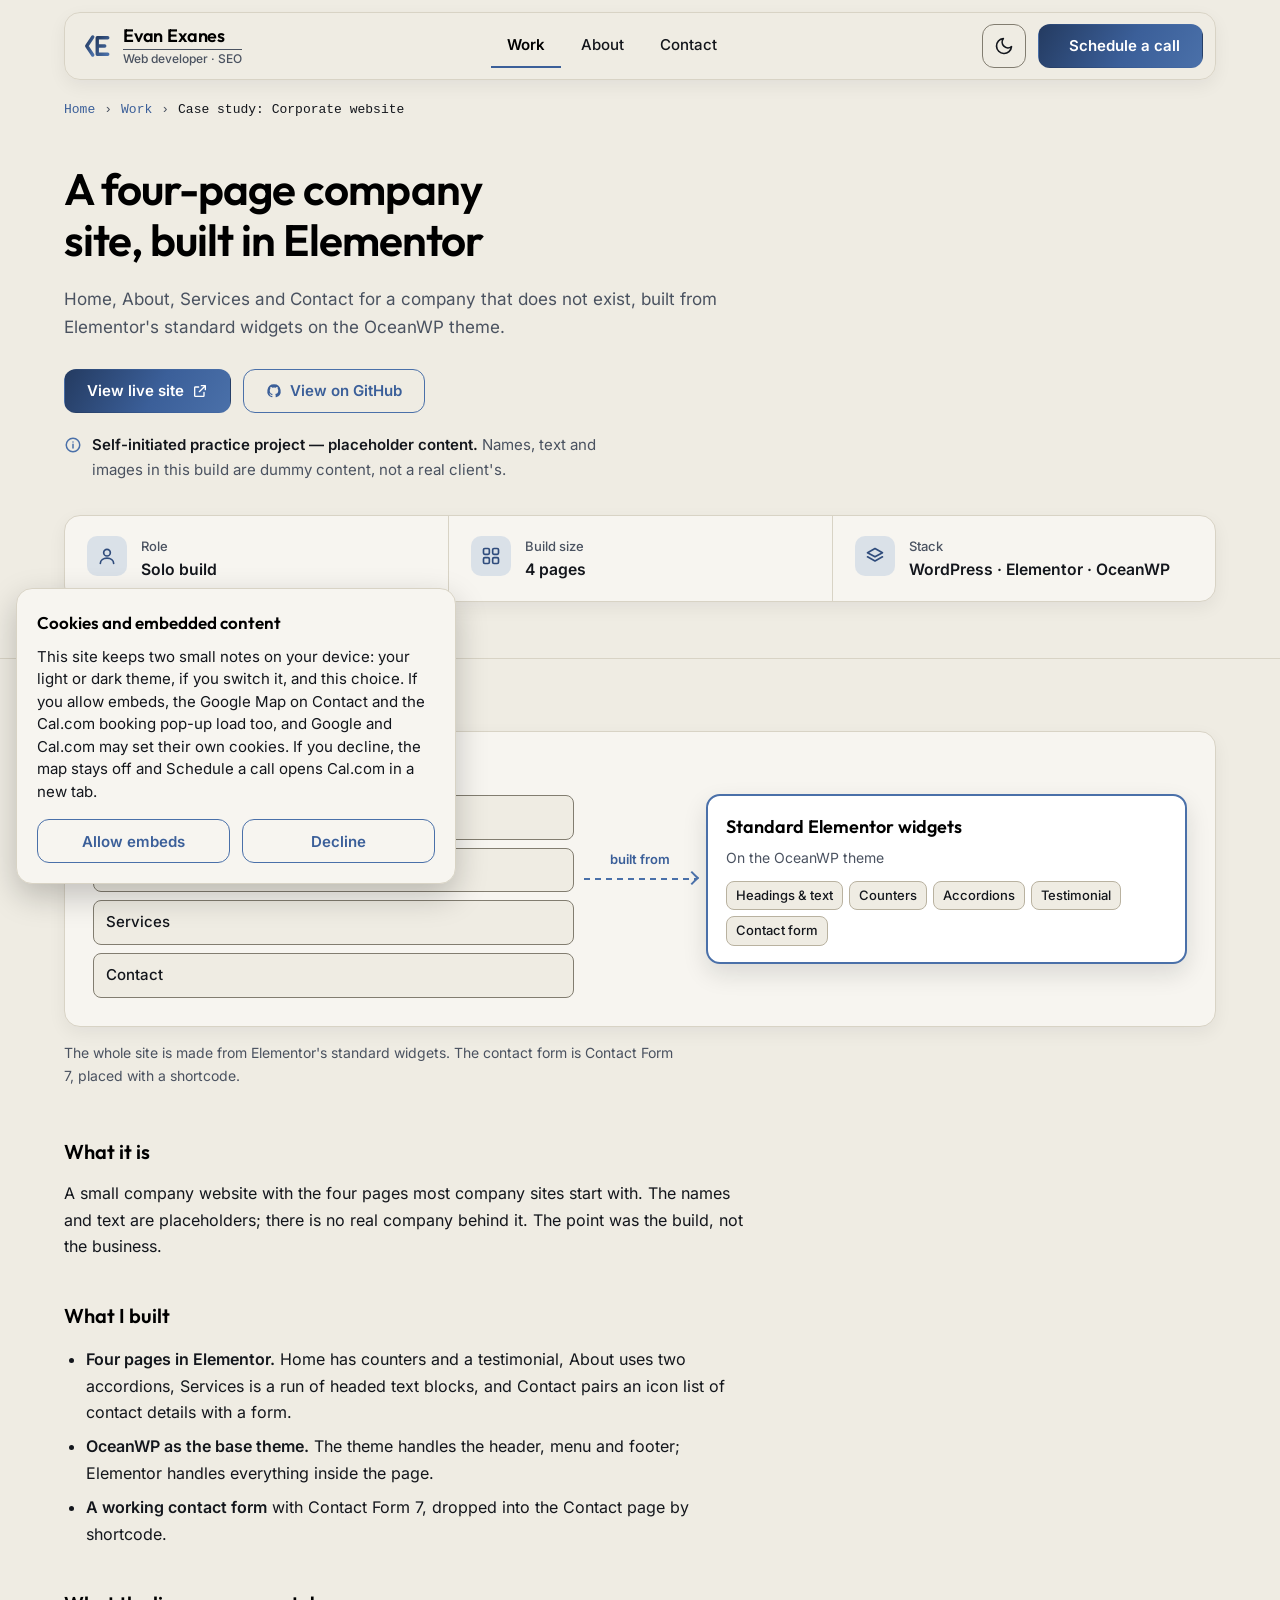
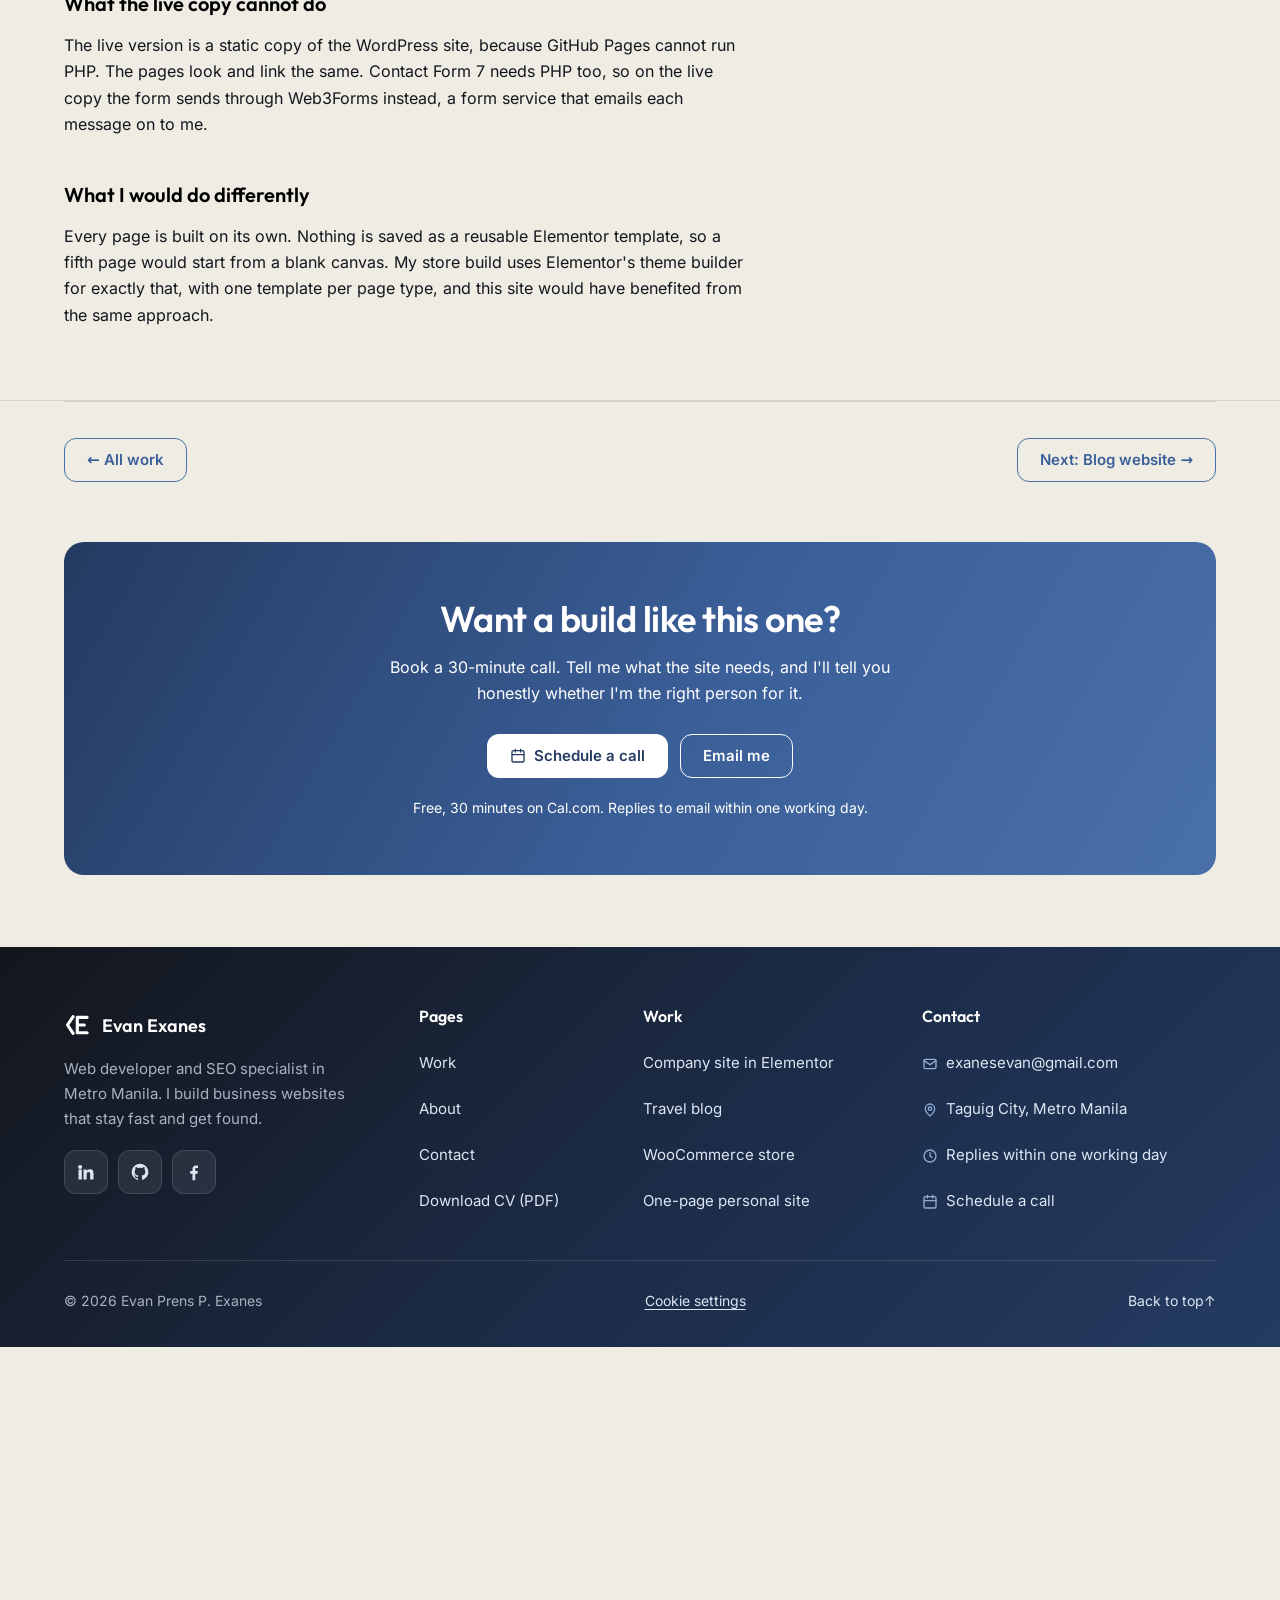
==== commit 42de4d8a: "Cookie and embed consent banner; Google Fonts self-hosted; map and Cal.com load only after Allow" ====
--- a/02-case-study-corporate.html
+++ b/02-case-study-corporate.html
@@ -13,9 +13,8 @@
 <meta property="og:url" content="https://evanexanes.github.io/02-case-study-corporate.html">
 <meta property="og:locale" content="en_PH">
 <meta name="twitter:card" content="summary">
-<link rel="preconnect" href="https://fonts.googleapis.com">
-<link rel="preconnect" href="https://fonts.gstatic.com" crossorigin>
-<link href="https://fonts.googleapis.com/css2?family=Outfit:wght@400;500;600;700&family=Inter:wght@400;500;600&display=swap" rel="stylesheet">
+<link rel="preload" href="assets/fonts/inter-latin.woff2" as="font" type="font/woff2" crossorigin>
+<link rel="preload" href="assets/fonts/outfit-latin.woff2" as="font" type="font/woff2" crossorigin>
 <link rel="stylesheet" href="styles.css">
 <link rel="icon" href="assets/favicon.svg" type="image/svg+xml">
 <!-- Theme before first paint, so a dark-theme visitor never sees a light flash.
@@ -258,6 +257,7 @@
     </div>
     <div class="footer-bottom">
       <p class="footer-note">© 2026 Evan Prens P. Exanes</p>
+      <button type="button" class="footer-consent" data-consent-open hidden>Cookie settings</button>
       <a class="footer-top" href="#main">Back to top <span aria-hidden="true">↑</span></a>
     </div>
   </div>
--- a/styles.css
+++ b/styles.css
@@ -7,6 +7,30 @@
    The dark theme (2026-09-28) remaps the SAME tokens under
    :root[data-theme="dark"] — the brand denim #4A70A9 is unchanged in both.
    ========================================================================== */
+
+/* Fonts are served from this site (assets/fonts), so a visit never contacts Google. Both files are
+   variable fonts: one file per script subset covers every weight the pages use. */
+@font-face {
+  font-family: 'Inter'; font-style: normal; font-weight: 400 600; font-display: swap;
+  src: url(assets/fonts/inter-latin-ext.woff2) format('woff2');
+  unicode-range: U+0100-02BA, U+02BD-02C5, U+02C7-02CC, U+02CE-02D7, U+02DD-02FF, U+0304, U+0308, U+0329, U+1D00-1DBF, U+1E00-1E9F, U+1EF2-1EFF, U+2020, U+20A0-20AB, U+20AD-20C0, U+2113, U+2C60-2C7F, U+A720-A7FF;
+}
+@font-face {
+  font-family: 'Inter'; font-style: normal; font-weight: 400 600; font-display: swap;
+  src: url(assets/fonts/inter-latin.woff2) format('woff2');
+  unicode-range: U+0000-00FF, U+0131, U+0152-0153, U+02BB-02BC, U+02C6, U+02DA, U+02DC, U+0304, U+0308, U+0329, U+2000-206F, U+20AC, U+2122, U+2191, U+2193, U+2212, U+2215, U+FEFF, U+FFFD;
+}
+@font-face {
+  font-family: 'Outfit'; font-style: normal; font-weight: 400 700; font-display: swap;
+  src: url(assets/fonts/outfit-latin-ext.woff2) format('woff2');
+  unicode-range: U+0100-02BA, U+02BD-02C5, U+02C7-02CC, U+02CE-02D7, U+02DD-02FF, U+0304, U+0308, U+0329, U+1D00-1DBF, U+1E00-1E9F, U+1EF2-1EFF, U+2020, U+20A0-20AB, U+20AD-20C0, U+2113, U+2C60-2C7F, U+A720-A7FF;
+}
+@font-face {
+  font-family: 'Outfit'; font-style: normal; font-weight: 400 700; font-display: swap;
+  src: url(assets/fonts/outfit-latin.woff2) format('woff2');
+  unicode-range: U+0000-00FF, U+0131, U+0152-0153, U+02BB-02BC, U+02C6, U+02DA, U+02DC, U+0304, U+0308, U+0329, U+2000-206F, U+20AC, U+2122, U+2191, U+2193, U+2212, U+2215, U+FEFF, U+FFFD;
+}
+
 
 :root {
   /* --- Surfaces --- */
@@ -753,6 +777,8 @@
   font-family: var(--font-display); font-weight: 600; line-height: 1.15; color: var(--black);
   font-size: clamp(1.35rem, 1rem + 1.4vw, 2rem);
 }
+.edu-school a { color: inherit; text-decoration: underline; text-decoration-color: var(--rule); text-underline-offset: 4px; text-decoration-thickness: 2px; }
+.edu-school a:hover { text-decoration-color: currentColor; }
 .edu-degree { margin-top: 6px; color: var(--slate); }
 
 /* Certificates: MOVED here from "Proof" by peer-test revision 1. Addendum 1 (D17): five
@@ -1011,6 +1037,11 @@
   margin-top: 36px; padding-top: 18px; border-top: 1px solid rgba(239, 236, 227, 0.15);
 }
 .footer-note { font-size: 0.875rem; color: #A9B2C0; }
+.footer-consent {
+  display: inline-flex; align-items: center; min-height: var(--tap); padding: 0; background: none; border: 0;
+  font: inherit; font-size: 0.875rem; color: #DCE6F3; text-decoration: underline; text-underline-offset: 3px; cursor: pointer;
+}
+.footer-consent[hidden] { display: none; }
 .footer-top { display: inline-flex; align-items: center; min-height: var(--tap); font-size: 0.875rem; color: #DCE6F3; }
 .site-footer a:focus-visible { outline-color: #FFFFFF; }
 .site-footer .social-link:focus-visible { background-color: #4A70A9; background-image: var(--grad-brand); color: #FFFFFF; }
@@ -1217,6 +1248,43 @@
   .code-window { border: 1px solid var(--rule); }
 }
 
+
+/* -------------------------------------------------------------- consent */
+/* Cookie and embed choice (2026-09-29). Bottom-left on a wide screen so the assistant launcher keeps
+   the right corner; a full-width sheet on a phone. Both buttons are .btn-secondary: Decline must not
+   weigh less than Allow. The one shadow is the elevation marker for a layer that sits over content. */
+.consent {
+  position: fixed; left: 16px; bottom: 16px; z-index: 160; width: min(440px, calc(100vw - 32px));
+  padding: 20px; background: var(--card); color: var(--ink);
+  border: 1px solid var(--rule); border-radius: var(--radius-lg);
+  box-shadow: 0 12px 32px rgba(0, 0, 0, 0.22);
+}
+.consent:focus { outline: none; }
+.consent:focus-visible { outline: 3px solid var(--denim-brand); outline-offset: 2px; }
+.consent-title { font-family: var(--font-display); font-size: 1.0625rem; font-weight: 600; color: var(--black); }
+.consent-text { margin-top: 8px; font-size: 0.9375rem; line-height: 1.5; }
+.consent-actions { display: flex; gap: 12px; margin-top: 16px; }
+.consent-actions .btn { flex: 1 1 0; }
+/* The banner covers the bottom of the page until it is answered; the extra padding keeps the footer reachable. */
+html.consent-open body { padding-bottom: var(--consent-h, 0px); }
+html.consent-open .qa-launcher, html.consent-open .qa-panel { display: none; }
+@media (max-width: 600px) {
+  .consent { left: 12px; right: 12px; bottom: 12px; width: auto; padding: 16px; }
+  .consent-text { font-size: 0.875rem; }
+}
+@media (max-width: 420px) { .consent-actions { flex-direction: column; } }
+
+/* The map before it is allowed: same 4:3 box as the iframe, so nothing shifts when it loads. */
+.map-gate {
+  display: flex; flex-direction: column; align-items: flex-start; justify-content: center; gap: 10px;
+  aspect-ratio: 4 / 3; min-height: 240px; padding: 24px;
+  border: 1px solid var(--rule); border-radius: var(--radius-lg); background: var(--card);
+}
+.map-gate[hidden] { display: none; }
+.map-gate-title { font-family: var(--font-display); font-size: 1.125rem; font-weight: 600; color: var(--black); }
+.map-gate p:not(.map-gate-title) { max-width: 46ch; color: var(--slate); font-size: 0.9375rem; }
+.map-gate .btn[hidden] { display: none; }
+
 /* Publish copy only: honest labelling of the practice builds. */
 .case-note {
   position: relative; margin-top: 20px; max-width: 64ch; padding-left: 28px;
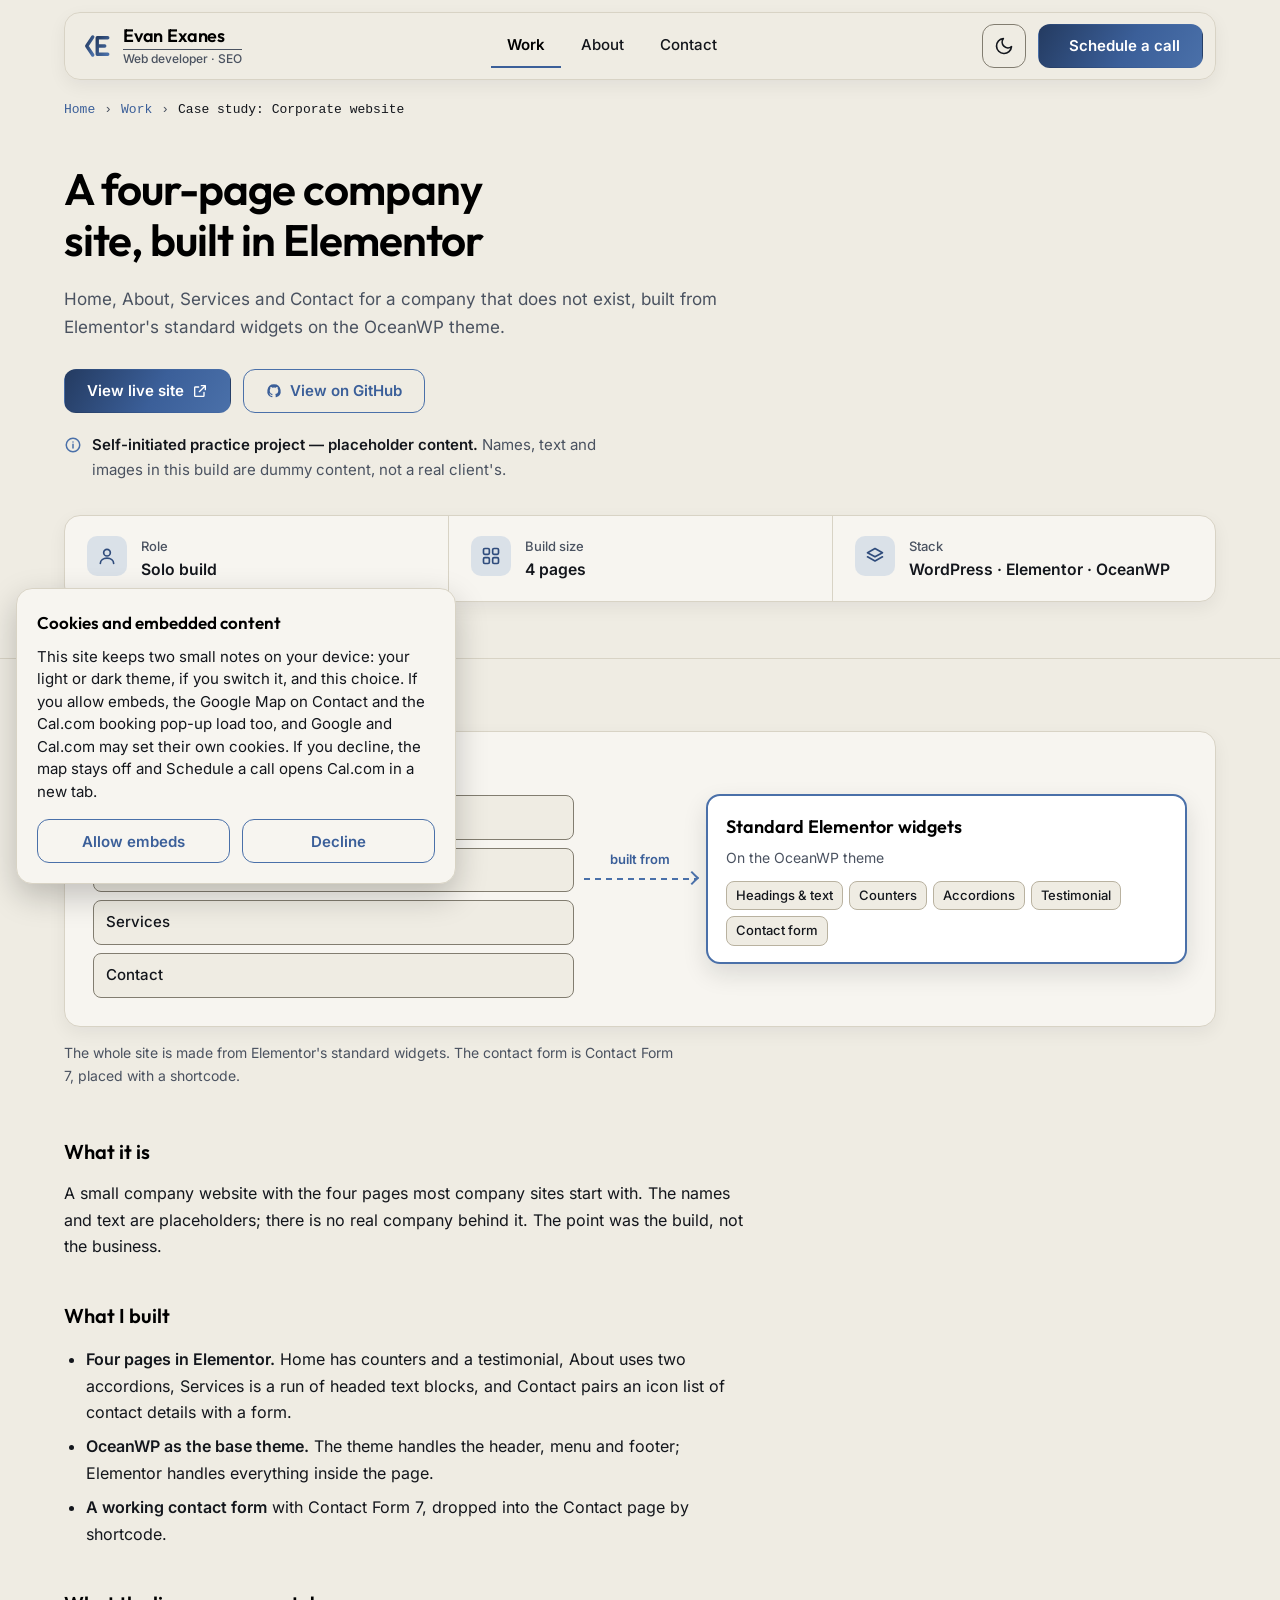
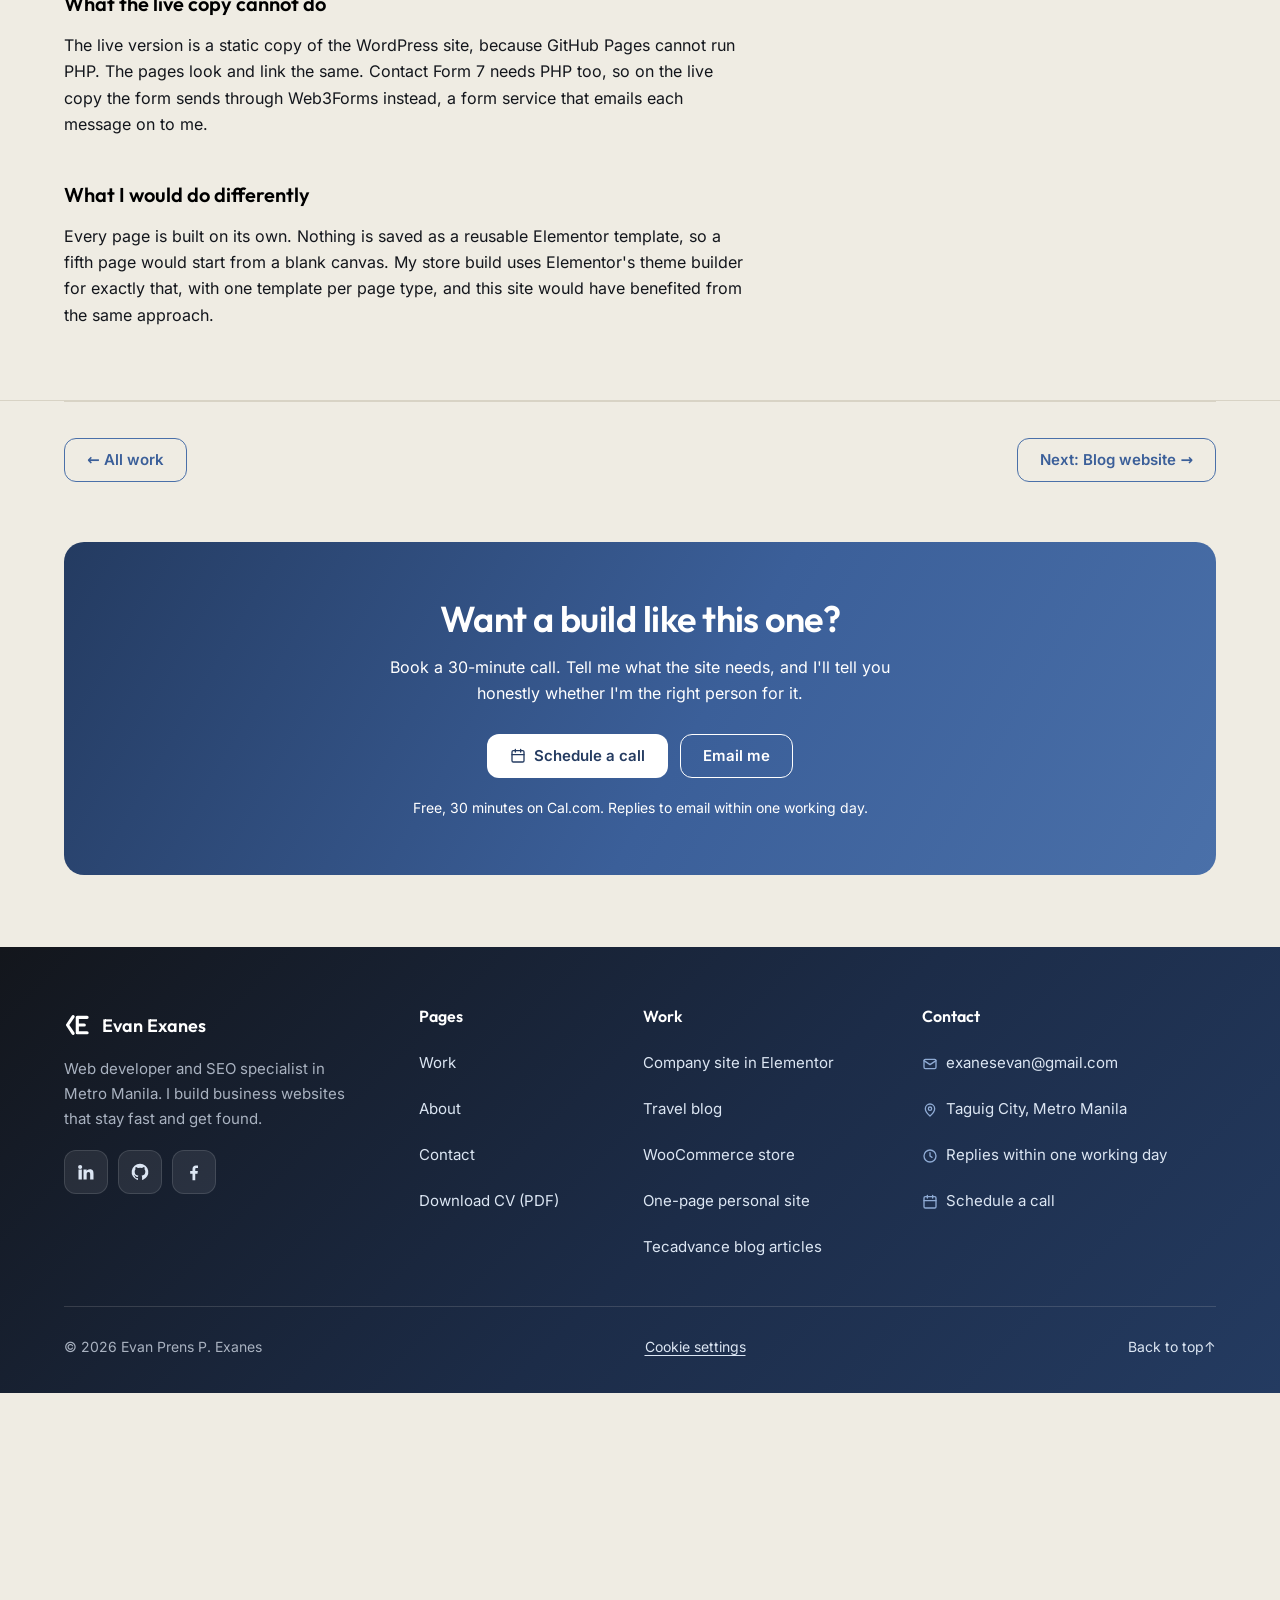
==== commit 59eaeecc: "Add Tecadvance blog articles case study (client work); Home card, footer and sitemap entries" ====
--- a/02-case-study-corporate.html
+++ b/02-case-study-corporate.html
@@ -242,6 +242,7 @@
             <li><a href="03-case-study-blog.html">Travel blog</a></li>
             <li><a href="04-case-study-ecommerce.html">WooCommerce store</a></li>
             <li><a href="05-case-study-personal.html">One-page personal site</a></li>
+            <li><a href="08-case-study-tecadvance-blog.html">Tecadvance blog articles</a></li>
           </ul>
         </div>
       </nav>
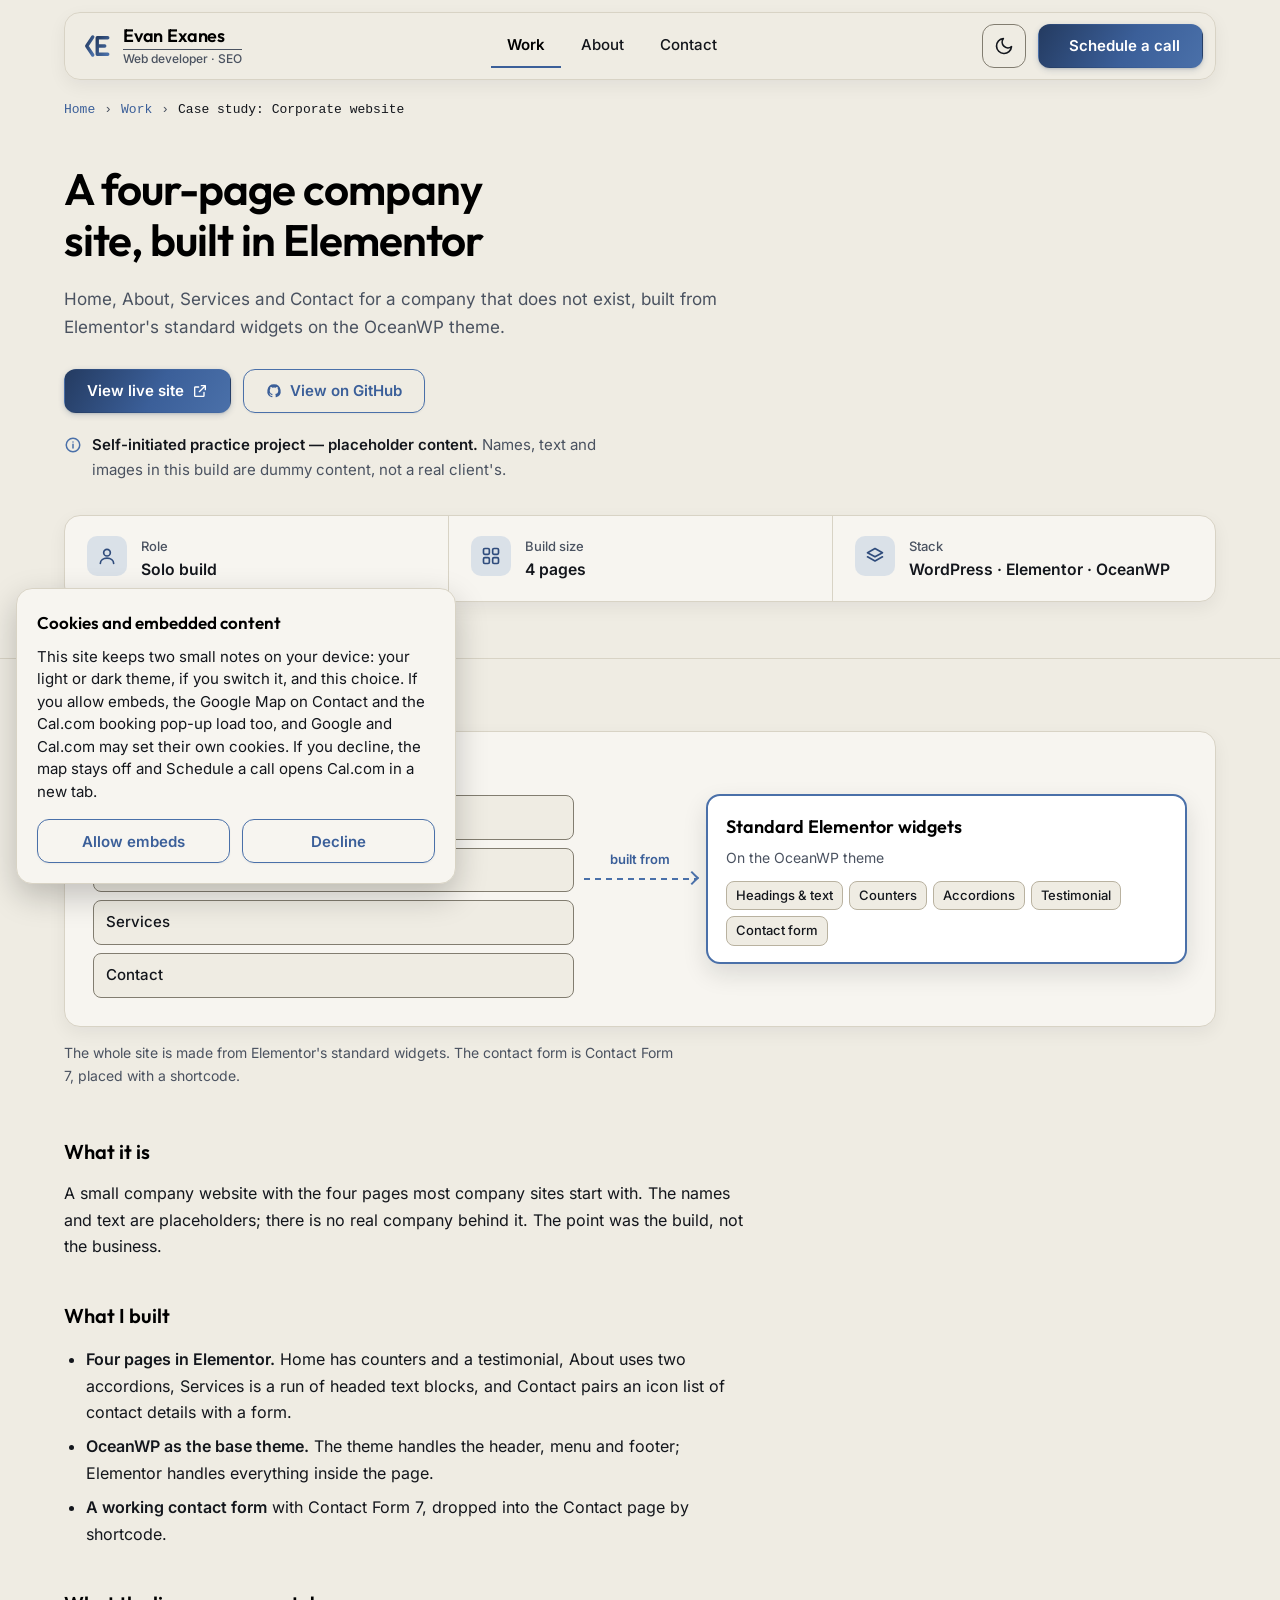
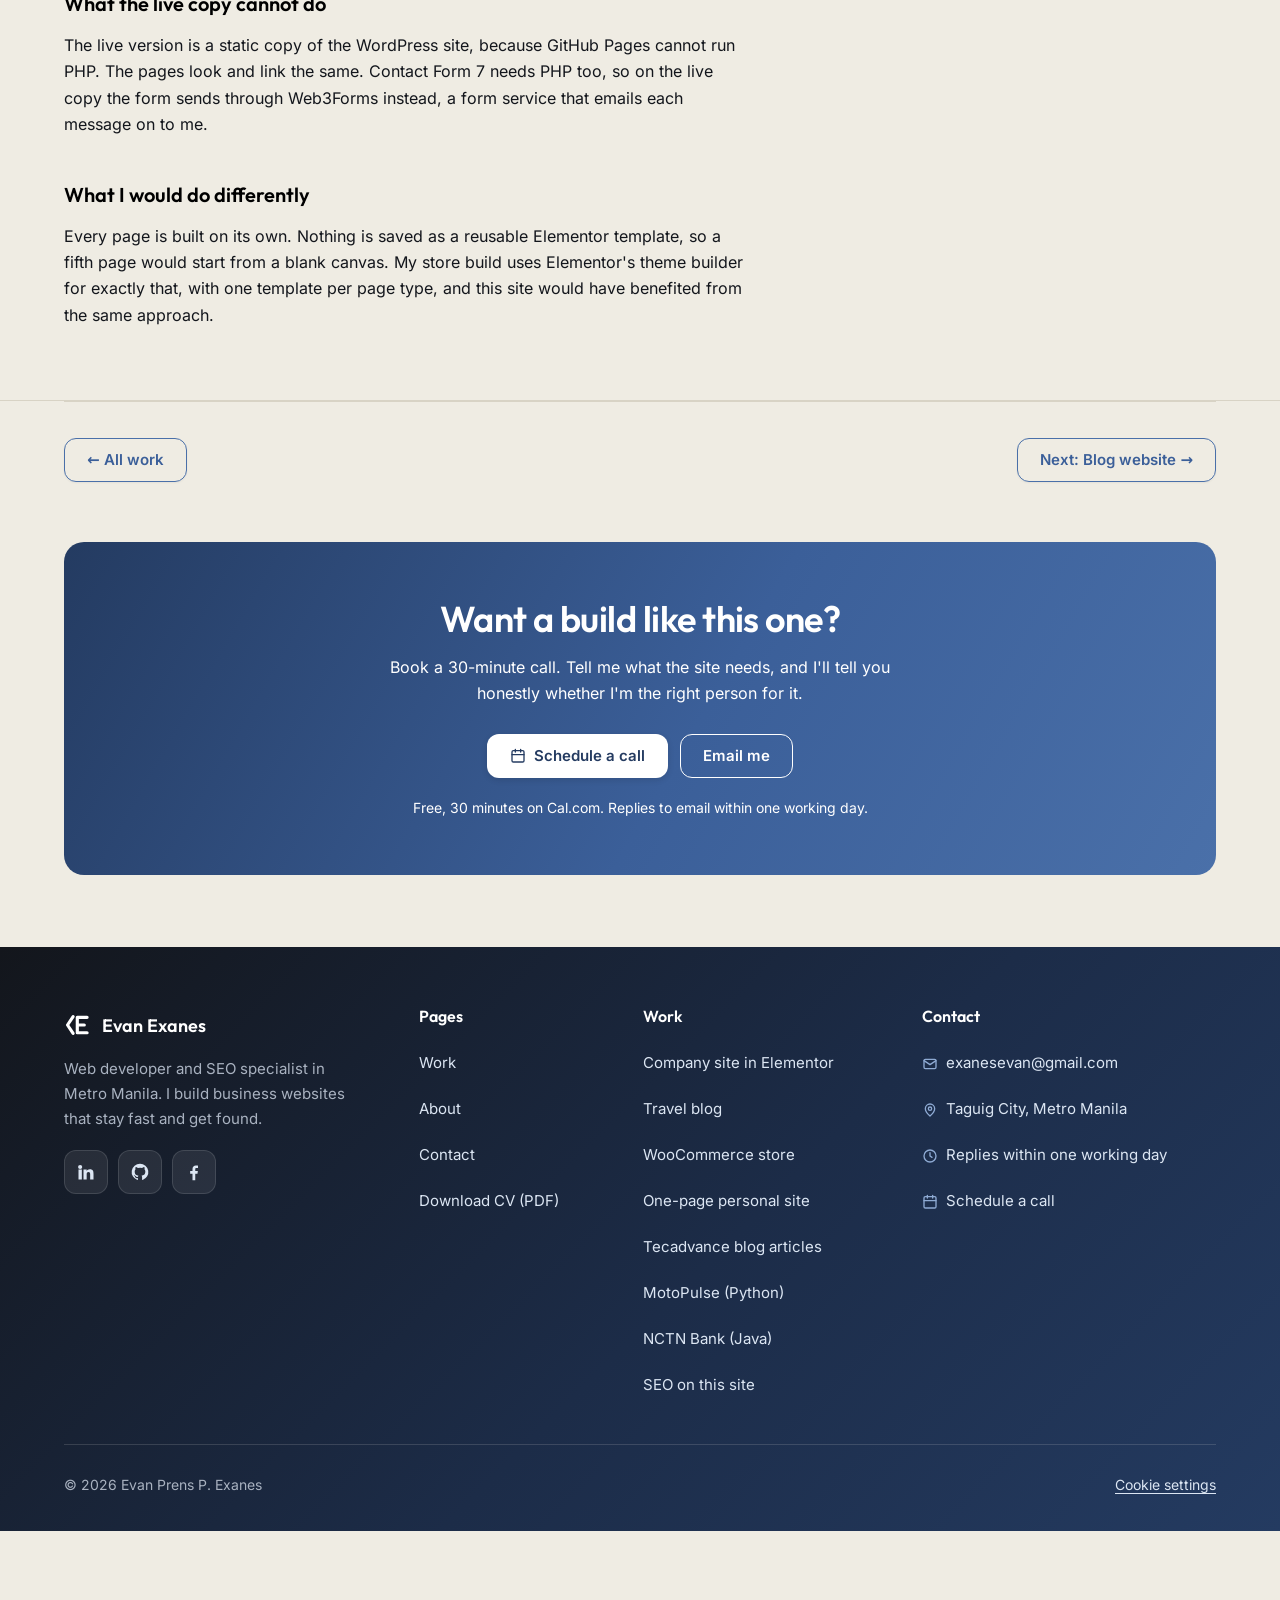
==== commit 6dd0c02f: "Add file headers, document the script constants, rewrite the README Each page, styles.css and script" ====
--- a/02-case-study-corporate.html
+++ b/02-case-study-corporate.html
@@ -1,4 +1,17 @@
 <!DOCTYPE html>
+<!--
+Program name: 02-case-study-corporate.html
+Description: Case study page for a four-page company website built in Elementor on
+   the OceanWP theme, a self-initiated practice build. Links to the live demo.
+Author: Exanes, Evan Prens
+Date Compiled: 09/28/2026
+======================================================================
+Date           Description                      Programmer name
+======================================================================
+09/28/2026     Initial Implementation           EPPE
+11/09/2026     Added file header                EPPE
+======================================================================
+-->
 <html lang="en">
 <head>
 <meta charset="UTF-8">
@@ -243,6 +256,9 @@
             <li><a href="04-case-study-ecommerce.html">WooCommerce store</a></li>
             <li><a href="05-case-study-personal.html">One-page personal site</a></li>
             <li><a href="08-case-study-tecadvance-blog.html">Tecadvance blog articles</a></li>
+            <li><a href="09-case-study-motopulse.html">MotoPulse (Python)</a></li>
+            <li><a href="10-case-study-nctn-bank.html">NCTN Bank (Java)</a></li>
+            <li><a href="11-case-study-seo.html">SEO on this site</a></li>
           </ul>
         </div>
       </nav>
--- a/styles.css
+++ b/styles.css
@@ -1,3 +1,17 @@
+/*
+Program name: styles.css
+Description: Stylesheet for every portfolio page: light and dark themes, layout, the
+   phone drawer, and the Quick answers and consent panels.
+Author: Exanes, Evan Prens
+Date Compiled: 09/28/2026
+======================================================================
+Date           Description                      Programmer name
+======================================================================
+09/28/2026     Initial Implementation           EPPE
+11/09/2026     Added file header                EPPE
+======================================================================
+*/
+
 /* ==========================================================================
    evanexanes.com — Final Prototype (2026-09-28)
    USERDES (IT-252) · Front-end built from IA chart v2 (peer-tested 2026-09-14)
@@ -101,6 +115,8 @@
      set background-color to the LIGHTEST stop, which is what capture.py audits. */
   --grad-brand:  linear-gradient(120deg, #243B61 0%, #3B5F99 55%, #4A70A9 100%);
   --grad-footer: linear-gradient(135deg, #13161C 0%, #1C2C48 55%, #243B61 100%);
+  --shadow-xs:    0 1px 2px rgba(19, 22, 28, 0.05);
+  --shadow-sm:    0 1px 3px rgba(19, 22, 28, 0.08), 0 1px 2px rgba(19, 22, 28, 0.04);
   --shadow-float: 0 6px 18px rgba(19, 22, 28, 0.06);
   --shadow-lift:  0 10px 24px rgba(19, 22, 28, 0.12);
   /* Motion: exit ~65% of enter, so hovering off feels responsive. */
@@ -138,6 +154,8 @@
     --crimson:     #F08A8A;   /* negative states          7.58:1  AAA       */
 
     --header-bg:    rgba(18, 21, 27, 0.92);
+    --shadow-xs:    0 1px 2px rgba(0, 0, 0, 0.35);
+    --shadow-sm:    0 1px 3px rgba(0, 0, 0, 0.40), 0 1px 2px rgba(0, 0, 0, 0.30);
     --shadow-float: 0 6px 18px rgba(0, 0, 0, 0.30);
     --shadow-lift:  0 10px 24px rgba(0, 0, 0, 0.35);
     --code-bg:      #0B0D11;
@@ -421,12 +439,19 @@
               transform var(--t-exit), box-shadow var(--t-exit);
 }
 .btn:hover { text-decoration: none; }
-.btn:active { transform: translateY(1px); }
+.btn:active { transform: translateY(1px); box-shadow: 0 1px 2px rgba(19, 22, 28, 0.1); }
 /* Primary: the denim-depth gradient. background-color is the lightest stop
    (#4A70A9, 5.02:1 with white) — what the audit measures. */
-.btn-primary { background-color: #4A70A9; background-image: var(--grad-brand); color: #FFFFFF; }
+.btn-primary {
+  background-color: #4A70A9; background-image: var(--grad-brand); color: #FFFFFF;
+  box-shadow: 0 2px 6px rgba(36, 59, 97, 0.20), 0 1px 2px rgba(36, 59, 97, 0.12);
+}
 .btn-primary:hover { color: #FFFFFF; }
-.btn-secondary { background: transparent; color: var(--denim); border: 1.5px solid var(--denim-brand); }
+.btn-secondary {
+  background: transparent; color: var(--denim); border: 1.5px solid var(--denim-brand);
+  box-shadow: var(--shadow-xs);
+}
+.btn-secondary:active { box-shadow: none; }
 .btn-secondary:hover {
   background-color: color-mix(in srgb, var(--soft-blue) 18%, transparent);
   color: var(--denim-dark); border-color: var(--denim-dark);
@@ -548,6 +573,9 @@
    Live-site and code links are NOT here — after revision 2 of the peer test
    they live only inside each case study. The card links to the case study. */
 .work-list { display: grid; gap: 0; border-top: 1px solid var(--rule); }
+/* Sub-block under the case studies (first-year code): same rows, smaller lead-in. */
+.work-sub { margin-top: 72px; margin-bottom: 24px; }
+.work-sub .section-title { font-size: 1.5rem; }
 
 .work-item {
   display: grid; grid-template-columns: 1fr auto;
@@ -587,34 +615,83 @@
   border: 1px solid rgba(74, 112, 169, 0.34);                     /* fallback */
   border-color: color-mix(in srgb, var(--denim-brand) 34%, transparent);
   padding: 4px 10px; border-radius: var(--radius-sm);
-  transition: background-color var(--t-exit), border-color var(--t-exit), transform var(--t-exit);
-}
-
-/* ----------------------------------------------------------- testimonials */
-/* Addendum 1 (D18): "What testing changed". A finding, a dashed connector, the change:
-   the same shape as the case-study relationship diagrams, so the site keeps one visual
-   idea. Real findings only; no ratings, so no Review or AggregateRating structured data. */
-.finding-list { list-style: none; display: grid; gap: 16px; }
-.finding { display: grid; grid-template-columns: minmax(0, 1fr) 112px minmax(0, 1fr); align-items: stretch; }
-.finding-said {
-  padding: 18px 20px; border-radius: var(--radius);
-  background: color-mix(in srgb, var(--soft-blue) 22%, transparent);
-}
-.finding-did {
-  padding: 16px 18px; border-radius: var(--radius);
-  background: var(--card); border: 2px solid var(--denim-brand);
-}
-.finding-label { margin-bottom: 6px; font-size: 0.8125rem; font-weight: 600; color: var(--slate); }
-.finding-link {
-  display: flex; flex-direction: column; align-items: center; gap: 4px;
-  align-self: center; color: var(--denim); font-size: 0.8125rem; font-weight: 600;
-}
-.finding-line { position: relative; display: block; width: 88px; border-top: 2px dashed var(--denim-brand); }
-.finding-line::after {
-  content: ''; position: absolute; right: -2px; top: -6px;
-  border-left: 8px solid var(--denim-brand); border-top: 5px solid transparent; border-bottom: 5px solid transparent;
-}
-.finding-note { margin-top: 20px; max-width: 68ch; color: var(--slate); font-size: 0.9375rem; }
+  box-shadow: var(--shadow-xs);
+  transition: background-color var(--t-exit), border-color var(--t-exit), transform var(--t-exit), box-shadow var(--t-exit);
+}
+
+/* ------------------------------------------------------------ testimonials */
+/* A section of Home, not a menu item (IA v2 keeps three branches). Without script the
+   slides stack as a list; script.js adds .is-enhanced and turns them into a carousel.
+   No star ratings: one writer gave none, and a mixed set would break the identical format. */
+.t-slide {
+  margin: 0; padding: 32px 0; border-top: 1px solid var(--rule);
+  display: grid; grid-template-columns: 240px minmax(0, 1fr);
+  grid-template-areas: "photo mark" "photo quote" "photo who";
+  align-content: center; column-gap: 64px; row-gap: 20px;
+}
+.t-slide:first-child { padding-top: 0; border-top: 0; }
+.t-photo {
+  grid-area: photo; display: block; align-self: center;
+  width: 240px; height: 240px; border-radius: 50%; object-fit: cover; object-position: 50% 35%;
+}
+/* Decorative opening quote; the quote text itself carries no quotation marks on desktop. */
+.t-mark {
+  grid-area: mark; height: 56px;
+  font-family: var(--font-display); font-weight: 600; font-size: 112px; line-height: 0.7;
+  color: var(--denim-brand);
+}
+.t-quote { grid-area: quote; margin: 0; font-size: 1.375rem; line-height: 1.55; color: var(--ink); }
+.t-quote p { margin: 0; }
+.t-who { grid-area: who; display: flex; flex-direction: column; gap: 2px; }
+.t-name { font-family: var(--font-display); font-weight: 600; font-size: 1.1875rem; line-height: 1.25; color: var(--black); }
+.t-role { font-size: 0.9375rem; line-height: 1.4; color: var(--slate); }
+
+.t-stage.is-enhanced {
+  display: grid; align-items: center; column-gap: 20px; row-gap: 28px;
+  grid-template-columns: 44px minmax(0, 1fr) 44px;
+  grid-template-areas: "prev view next" ". count .";
+}
+.is-enhanced .t-prev { grid-area: prev; }
+.is-enhanced .t-next { grid-area: next; }
+.is-enhanced .t-viewport { grid-area: view; min-width: 0; overflow: hidden; touch-action: pan-y; }
+.is-enhanced .t-track { display: flex; transition: transform 550ms var(--ease-out); }
+.is-enhanced .t-slide {
+  flex: 0 0 100%; padding: 16px 0; border-top: 0;
+  opacity: 0; transition: opacity 400ms ease;
+}
+.is-enhanced .t-slide.is-active { opacity: 1; }
+.is-enhanced .t-arrow {
+  display: grid; place-items: center; width: 44px; height: 44px; padding: 0;
+  border: 0; border-radius: var(--radius);
+  background: var(--denim-brand); color: #FFFFFF; cursor: pointer;
+  transition: filter var(--t-exit), transform var(--t-enter);
+}
+.is-enhanced .t-arrow:hover { filter: brightness(0.9); }
+.is-enhanced .t-arrow:active { transform: scale(0.96); }
+.is-enhanced .t-count {
+  grid-area: count; justify-self: start; margin: 0;
+  font-size: 0.9375rem; line-height: 1; color: var(--slate); font-variant-numeric: tabular-nums;
+}
+
+@media (max-width: 700px) {
+  .t-slide {
+    grid-template-columns: minmax(0, 1fr); grid-template-areas: "photo" "quote" "who";
+    justify-items: start; column-gap: 0;
+  }
+  .t-photo { width: 96px; height: 96px; }
+  .t-mark { display: none; }
+  .t-quote { font-size: 1.125rem; }
+  .t-quote p::before { content: '\201C'; }
+  .t-quote p::after  { content: '\201D'; }
+  .t-stage.is-enhanced {
+    column-gap: 12px; row-gap: 20px;
+    grid-template-areas: "view view view" "prev count next";
+  }
+  .is-enhanced .t-count { justify-self: center; }
+}
+@media (prefers-reduced-motion: reduce) {
+  .is-enhanced .t-track, .is-enhanced .t-slide, .is-enhanced .t-arrow { transition: none; }
+}
 
 /* ------------------------------------------------------------- case study */
 .breadcrumb {
@@ -736,6 +813,29 @@
 .portrait-actions .btn { flex: 1 1 auto; justify-content: center; }
 .portrait-actions .btn svg { width: 18px; height: 18px; flex: none; }
 
+/* About stats (2026-10-09, option E): one card under the hero buttons, the same floating
+   surface as the portrait card, so the two read as a pair. The number is the focal point and
+   takes the display face. Each proof link stretches over its whole cell (::after), so the cell
+   is the tap target; flex order puts the number on top while the <dt> stays first for screen
+   readers. Under 600px the card stacks into rows: number left, label and link right. */
+.about-stats {
+  display: grid; grid-template-columns: repeat(3, minmax(0, 1fr));
+  margin-top: 36px; background: var(--card); border: 1px solid var(--rule);
+  border-radius: var(--radius-lg); box-shadow: var(--shadow-float);
+}
+.about-stat { position: relative; display: flex; flex-direction: column; gap: 6px; min-width: 0; padding: 22px 22px 20px; }
+.about-stat + .about-stat { border-left: 1px solid var(--rule); }
+.about-stat dt { order: 2; font-size: 0.875rem; font-weight: 500; line-height: 1.4; color: var(--ink); }
+.about-stat .stat-value {
+  order: 1; margin: 0; font-family: var(--font-display); font-weight: 700;
+  font-size: clamp(2.25rem, 1.6rem + 2vw, 2.5rem); line-height: 1; letter-spacing: -0.02em;
+  color: var(--black); font-variant-numeric: tabular-nums;
+}
+.about-stat .stat-proof { order: 3; margin: 8px 0 0; font-size: 0.8125rem; font-weight: 600; }
+.stat-proof a { color: var(--denim); text-decoration: underline; text-underline-offset: 3px; }
+.stat-proof a::after { content: ''; position: absolute; inset: 0; border-radius: var(--radius-lg); }
+.about-stat:hover .stat-proof a { color: var(--denim-dark); text-decoration-thickness: 2px; }
+
 /* Addendum 1 (D15): the skills ledger. Confidence is carried by type size, so the daily row
    is the one focal point and "Still learning" is quiet without being hidden. */
 .ledger { border-top: 1px solid var(--rule); }
@@ -771,6 +871,8 @@
 .edu-logo {
   width: 72px; height: 72px; display: grid; place-items: center; overflow: hidden;
   background: #FFFFFF; border: 1px solid var(--rule); border-radius: var(--radius-lg);
+  box-shadow: var(--shadow-float);
+  transition: transform var(--t-exit), box-shadow var(--t-exit), border-color var(--t-exit);
 }
 .edu-logo img { width: 56px; height: 56px; object-fit: contain; }
 .edu-school {
@@ -781,27 +883,69 @@
 .edu-school a:hover { text-decoration-color: currentColor; }
 .edu-degree { margin-top: 6px; color: var(--slate); }
 
-/* Certificates: MOVED here from "Proof" by peer-test revision 1. Addendum 1 (D17): five
-   recognised credentials as rows, then all 36 behind one disclosure. */
-.cert-featured { list-style: none; border-top: 1px solid var(--rule); }
-.cert-row {
-  display: grid; grid-template-columns: 220px minmax(0, 1fr) auto; gap: 24px; align-items: center;
-  padding: 18px 0; border-bottom: 1px solid var(--rule);
-}
-.cert-issuer { font-family: var(--font-display); font-weight: 600; font-size: 1.05rem; color: var(--black); }
-.cert-title { color: var(--ink); }
-.cert-verify { display: inline-flex; align-items: center; min-height: 44px; padding: 0 4px; font-weight: 600; color: var(--black); text-decoration: underline; text-underline-offset: 3px; }
-.cert-subject { display: block; margin-top: 2px; color: var(--slate); font-size: 0.875rem; }
-.cert-groups { display: grid; grid-template-columns: repeat(2, minmax(0, 1fr)); gap: 28px 40px; padding: 8px 0 24px; }
+/* Certificates (2026-10-09): MOVED here from "Proof" by peer-test revision 1. No hand-picked
+   "featured" row any more: a key says what PDF and Verify mean, four subject tiles say what
+   the 33 cover and jump into the list, and the list stays behind one disclosure. Verify is
+   emerald because it is the affirmative "checked at the issuer" state; PDF stays ink. */
+.cert-head {
+  display: grid; grid-template-columns: minmax(0, 1fr) 360px; gap: 24px 56px; align-items: end;
+  margin-bottom: 32px;
+}
+.cert-head .section-head { margin-bottom: 0; }
+.cert-key {
+  display: flex; flex-direction: column; gap: 10px; padding: 16px 18px;
+  background: var(--card); border: 1px solid var(--rule); border-radius: var(--radius-lg);
+  font-size: 0.875rem; color: var(--slate);
+}
+.cert-key > div { display: flex; gap: 12px; align-items: baseline; }
+.cert-key dt { flex: none; width: 4.5rem; font-weight: 600; color: var(--ink); }
+.cert-key dt.cert-key-verify { color: var(--emerald); }
+.cert-key dd { margin: 0; }
+.cert-topics { display: grid; grid-template-columns: repeat(4, minmax(0, 1fr)); gap: 16px; }
+.cert-topic {
+  display: flex; flex-direction: column; gap: 8px; padding: 20px;
+  background: var(--card); border: 1px solid var(--rule); border-radius: var(--radius-lg);
+  color: var(--ink); text-decoration: none; transition: border-color var(--t-fast);
+}
+.cert-topic:hover { border-color: var(--border-ui); }
+.cert-topic-n {
+  font-family: var(--font-display); font-size: 2.25rem; font-weight: 700; line-height: 1;
+  letter-spacing: -0.02em; color: var(--black); font-variant-numeric: tabular-nums;
+}
+.cert-topic-name { font-weight: 600; line-height: 1.35; color: var(--denim); text-decoration: underline; text-underline-offset: 3px; }
+.cert-topic:hover .cert-topic-name { color: var(--denim-dark); }
+.cert-topic-covers { font-size: 0.8125rem; line-height: 1.45; color: var(--slate); }
+.cert-groups { display: grid; grid-template-columns: repeat(2, minmax(0, 1fr)); gap: 28px 48px; padding: 8px 0 24px; }
+.cert-col { display: flex; flex-direction: column; gap: 32px; min-width: 0; }
 .cert-group h3 { font-family: var(--font-display); font-size: 1rem; font-weight: 600; color: var(--black); margin-bottom: 8px; }
 .cert-count { margin-left: 6px; font-family: var(--font-body); font-size: 0.8125rem; font-weight: 400; color: var(--slate); }
 .cert-group ul { list-style: none; }
+/* Three columns per row: the name, PDF, then a fixed Verify column, so every PDF link lines
+   up whether or not the row has a Verify link. */
 .cert-group li {
-  display: flex; flex-wrap: wrap; justify-content: space-between; gap: 2px 16px;
-  padding: 7px 0; border-top: 1px solid var(--rule); font-size: 0.9rem;
-}
+  display: grid; grid-template-columns: minmax(0, 1fr) auto 5.25rem; gap: 0 8px; align-items: center;
+  min-height: 52px; border-top: 1px solid var(--rule); font-size: 0.9rem;
+}
+.c-name { display: flex; flex-direction: column; gap: 2px; min-width: 0; padding: 6px 0; }
 .c-title { color: var(--ink); }
 .c-issuer { color: var(--slate); font-size: 0.8125rem; }
+.c-pdf, .c-verify {
+  display: inline-flex; align-items: center; min-height: var(--tap); padding: 0 8px;
+  font-size: 0.8125rem; font-weight: 600; text-decoration: underline; text-underline-offset: 3px;
+}
+.c-pdf { color: var(--ink); }
+.c-verify { color: var(--emerald); }
+.c-pdf:hover, .c-verify:hover { text-decoration-thickness: 2px; }
+.cert-assess { margin-top: 40px; }
+.cert-assess h3 { font-family: var(--font-display); font-size: 1.125rem; font-weight: 600; color: var(--black); }
+.cert-assess p { margin-top: 6px; font-size: 0.875rem; color: var(--slate); }
+.cert-assess ul { list-style: none; display: grid; grid-template-columns: repeat(2, minmax(0, 1fr)); gap: 0 48px; margin-top: 12px; }
+.cert-assess li {
+  display: flex; flex-wrap: wrap; justify-content: space-between; gap: 2px 16px;
+  padding: 14px 0; border-top: 1px solid var(--rule); font-size: 0.9rem;
+}
+.a-title { color: var(--ink); }
+.a-meta { color: var(--slate); font-size: 0.8125rem; }
 
 /* Wednesday revision R3 — the rest of a long group, on request. Same
    glyph-not-colour state marker as the FAQ; summary clears the 44 px target. */
@@ -832,7 +976,7 @@
 .faq-item[open] > summary:focus-visible::after { transform: rotate(180deg) scale(1.15); }
 .cert-more > summary:hover { color: var(--denim-dark); text-decoration: underline; text-underline-offset: 3px; }
 .cert-more ul { padding-bottom: 4px; }
-/* The "all 36" disclosure is a bordered card. Written after .cert-more so it wins the cascade. */
+/* The "all 33" disclosure is a bordered card. Written after .cert-more so it wins the cascade. */
 .cert-more.cert-all {
   margin-top: 24px; padding: 0 18px;
   background: var(--card); border: 1px solid var(--border-ui); border-radius: var(--radius);
@@ -980,7 +1124,7 @@
 }
 
 /* ----------------------------------------------------------------- footer */
-.btn-light { background: #FFFFFF; color: #243B61; }
+.btn-light { background: #FFFFFF; color: #243B61; box-shadow: 0 2px 6px rgba(0, 0, 0, 0.12); }
 .btn-light:hover { color: #243B61; }
 .btn-light svg { width: 16px; height: 16px; }
 /* Cal's own click handler ignores a click whose target is an SVG element, while script.js
@@ -1051,10 +1195,20 @@
   .footer-about { grid-column: 1 / -1; }
 }
 @media (max-width: 600px) {
-  .footer-columns, .footer-nav-lists { grid-template-columns: 1fr; gap: 28px; }
+  .footer-columns { grid-template-columns: 1fr; gap: 28px; }
+  /* 2-1 on phones (USERDES instructor's note, 2026-10-08): Pages beside Work, Contact full width
+     below, because the email address needs the whole row. */
+  .footer-nav-lists { grid-template-columns: 1fr 1fr; gap: 20px; }
   .cta-actions .btn { width: 100%; justify-content: center; }
-  .footer-bottom { padding-right: 72px; }   /* keeps Back to top clear of the assistant launcher */
-}
+  .footer-bottom { padding-right: 72px; }   /* keeps Cookie settings clear of the assistant launcher */
+}
+@media (max-width: 340px) {
+  .footer-nav-lists { grid-template-columns: 1fr; gap: 28px; }
+}
+.footer-top[hidden] { display: none; }
+
+/* A link inside running text must be told apart by more than colour (WCAG 1.4.1). */
+main p a:not(.btn):not(.qa-link):not(.btn-ghost) { text-decoration: underline; text-underline-offset: 3px; text-decoration-thickness: 1px; }
 
 /* -------------------------------------------------------------- assistant */
 /* Quick answers (Pass 2). Launcher: brand gradient, 56 px. The visitor bubble is #3B5F99 in both
@@ -1070,9 +1224,26 @@
 /* Two-tone ring: white against the dark footer and the CTA card, navy against a light page. */
 .qa-launcher:focus-visible { outline: 3px solid #FFFFFF; outline-offset: 0; box-shadow: 0 0 0 6px #243B61; }
 html.drawer-open .qa-launcher, html.drawer-open .qa-panel { display: none; }
+
+/* Back to top sits above the launcher, centred on it. Outlined, not filled, so the launcher
+   stays the one brand-coloured control in the corner. Border and arrow use --denim: 3:1+ in both themes. */
+.to-top {
+  position: fixed; right: 22px; bottom: 84px; z-index: 150;
+  width: var(--tap); height: var(--tap); border-radius: 50%; cursor: pointer;
+  display: inline-flex; align-items: center; justify-content: center;
+  background: var(--card); color: var(--denim); border: 2px solid var(--denim);
+  box-shadow: 0 6px 16px rgba(36, 59, 97, 0.18);
+}
+.to-top[hidden] { display: none; }
+.to-top svg { width: 20px; height: 20px; }
+.to-top:hover { background: var(--denim); color: var(--card); }
+/* Same two-tone ring as the launcher: readable over the light page and the dark footer. */
+.to-top:focus-visible { outline: 3px solid #FFFFFF; outline-offset: 0; box-shadow: 0 0 0 6px #243B61; }
+html.drawer-open .to-top, html.qa-open .to-top, html.consent-open .to-top { display: none; }
 .qa-panel {
   position: fixed; right: 16px; bottom: 84px; z-index: 150;
-  width: 360px; max-height: min(560px, calc(100vh - 110px));
+  width: 360px; max-width: calc(100vw - 32px);
+  max-height: min(560px, calc(100vh - 110px)); max-height: min(560px, calc(100dvh - 110px));
   display: flex; flex-direction: column;
   background: var(--card); border: 1px solid var(--rule); border-radius: 18px;
   box-shadow: 0 18px 44px rgba(19, 22, 28, 0.18); overflow: hidden;
@@ -1092,12 +1263,16 @@
 }
 .qa-close svg { width: 18px; height: 18px; }
 .qa-head :focus-visible { outline-color: #FFFFFF; }
-.qa-log { flex: 1 1 auto; overflow-y: auto; padding: 14px; display: flex; flex-direction: column; gap: 10px; }
+/* One scroll region holds the conversation and the question chips, so a short window can never
+   squeeze the answer to a sliver: the header and the two buttons stay pinned, the rest scrolls. */
+.qa-body { flex: 1 1 auto; min-height: 0; overflow-y: auto; overscroll-behavior: contain; }
+.qa-log { padding: 14px 14px 10px; display: flex; flex-direction: column; gap: 10px; }
 .qa-bubble {
-  max-width: 88%; padding: 10px 12px; font-size: 0.9375rem; color: var(--ink);
+  max-width: 92%; overflow-wrap: anywhere; padding: 10px 12px; font-size: 0.9375rem; color: var(--ink);
   background: var(--bone); border: 1px solid var(--rule); border-radius: 14px 14px 14px 4px;
 }
 .qa-bubble--me { align-self: flex-end; background: #3B5F99; color: #FFFFFF; border-color: #3B5F99; border-radius: 14px 14px 4px 14px; }
+.qa-para + .qa-para { margin-top: 0.6em; }
 .qa-link { display: inline-flex; align-items: center; min-height: var(--tap); font-weight: 600; color: var(--denim); }
 .qa-chips { display: flex; flex-wrap: wrap; gap: 6px; padding: 0 14px 12px; }
 .qa-chip {
@@ -1110,8 +1285,15 @@
 .qa-note { padding: 0 14px 10px; font-size: 0.75rem; color: var(--slate); text-align: center; }
 
 @media (max-width: 600px) {
-  .qa-panel { left: 0; right: 0; bottom: 0; width: auto; max-height: 85vh; border-radius: 18px 18px 0 0; }
+  .qa-panel { left: 0; right: 0; bottom: 0; width: auto; max-width: none; max-height: 85vh; max-height: 85dvh; border-radius: 18px 18px 0 0; }
   html.qa-open .qa-launcher { display: none; }
+}
+
+/* A phone on its side: give the answer the room the header sub-line and the footnote were using. */
+@media (max-height: 480px) {
+  .qa-panel { bottom: 76px; max-height: calc(100vh - 88px); max-height: calc(100dvh - 88px); }
+  .qa-sub, .qa-note { display: none; }
+  .qa-head { padding-top: 6px; padding-bottom: 6px; }
 }
 
 @media (hover: hover) {
@@ -1128,14 +1310,22 @@
 @media (hover: hover) {
   .btn-primary:hover { box-shadow: 0 8px 18px rgba(36, 59, 97, 0.28); transform: translateY(-1px);
                         transition-duration: 200ms; transition-timing-function: var(--ease-out); }
-  .btn-secondary:hover { transform: translateY(-1px); transition-duration: 200ms; transition-timing-function: var(--ease-out); }
+  .btn-secondary:hover { transform: translateY(-1px); box-shadow: 0 4px 12px rgba(74, 112, 169, 0.16); transition-duration: 200ms; transition-timing-function: var(--ease-out); }
   .btn-light:hover { transform: translateY(-1px); box-shadow: 0 8px 18px rgba(0, 0, 0, 0.25);
                      transition-duration: 200ms; transition-timing-function: var(--ease-out); }
 
   .stack li:hover {
     background: color-mix(in srgb, var(--soft-blue) 45%, transparent);
     border-color: var(--denim-brand);
+    box-shadow: 0 2px 6px rgba(74, 112, 169, 0.18);
     transform: translateY(-1px); transition-duration: 200ms; transition-timing-function: var(--ease-out);
+  }
+  .edu-logo:hover,
+  .edu-row:hover .edu-logo {
+    transform: translateY(-3px);
+    box-shadow: var(--shadow-lift);
+    border-color: var(--denim-brand);
+    transition: transform var(--t-enter), box-shadow var(--t-enter), border-color var(--t-enter);
   }
   .work-item:hover {
     background: var(--card); box-shadow: var(--shadow-lift); transform: translateY(-2px);
@@ -1166,14 +1356,25 @@
   .about-intro { grid-template-columns: 1fr; gap: 32px; }
   .about-portrait { order: -1; justify-self: start; max-width: 420px; }
   .hero-grid { grid-template-columns: 1fr; gap: 40px; }
-  .finding { grid-template-columns: 1fr; }
-  .finding-link { flex-direction: row; justify-content: flex-start; gap: 10px; padding: 6px 0 6px 24px; }
-  .finding-line { width: 0; height: 28px; border-top: 0; border-left: 2px dashed var(--denim-brand); }
-  .finding-line::after {
-    right: auto; top: auto; left: -6px; bottom: -2px;
-    border-left: 5px solid transparent; border-right: 5px solid transparent;
-    border-top: 8px solid var(--denim-brand); border-bottom: 0;
+  .cert-head { grid-template-columns: 1fr; }
+  .cert-topics { grid-template-columns: repeat(2, minmax(0, 1fr)); }
+}
+
+/* About stats on a phone: one card, three rows (number left, label and proof link right). */
+@media (max-width: 600px) {
+  .about-stats { grid-template-columns: 1fr; margin-top: 28px; }
+  .about-stat {
+    display: grid; grid-template-columns: 64px minmax(0, 1fr); gap: 2px 14px; align-items: center;
+    padding: 16px 18px;
   }
+  .about-stat + .about-stat { border-left: 0; border-top: 1px solid var(--rule); }
+  .about-stat .stat-value { grid-column: 1; grid-row: 1 / span 2; font-size: 2.125rem; }
+  .about-stat dt { grid-column: 2; grid-row: 1; }
+  .about-stat .stat-proof { grid-column: 2; grid-row: 2; margin: 0; }
+}
+
+@media (max-width: 440px) {
+  .cert-topics { grid-template-columns: 1fr; }
 }
 
 @media (max-width: 720px) {
@@ -1201,8 +1402,8 @@
   .ledger-row { grid-template-columns: 1fr; gap: 8px; }
   .edu-row { grid-template-columns: 72px minmax(0, 1fr); gap: 8px 20px; }
   .edu-when { grid-column: 1 / -1; }
-  .cert-row { grid-template-columns: 1fr; gap: 4px; }
   .cert-groups { grid-template-columns: 1fr; }
+  .cert-assess ul { grid-template-columns: 1fr; }
   .code-window pre { font-size: 0.75rem; padding: 16px; }
 
 
@@ -1230,6 +1431,7 @@
     transition-duration: 0.01ms !important;
   }
   .btn:hover, .btn:active, .btn-light:hover, .stack li:hover,
+  .edu-logo:hover, .edu-row:hover .edu-logo,
   .work-item:hover, .social-link:hover, .wordmark:hover .logo-mark,
   .theme-toggle:hover svg, .theme-toggle:hover .icon-moon, .theme-toggle:hover .icon-sun,
   .cert-more > summary:hover::before, .faq-item > summary:hover::after,
@@ -1242,7 +1444,7 @@
 
 /* Print — the CV and case studies should survive a paper review. */
 @media print {
-  .site-header, .nav-toggle, .site-footer, .closing-cta, .hero-actions { display: none; }
+  .site-header, .nav-toggle, .site-footer, .closing-cta, .hero-actions, .to-top { display: none; }
   body { background: var(--paper); }
   .section, .hero { border-bottom: 1px solid var(--rule); padding: 24px 0; }
   .code-window { border: 1px solid var(--rule); }
